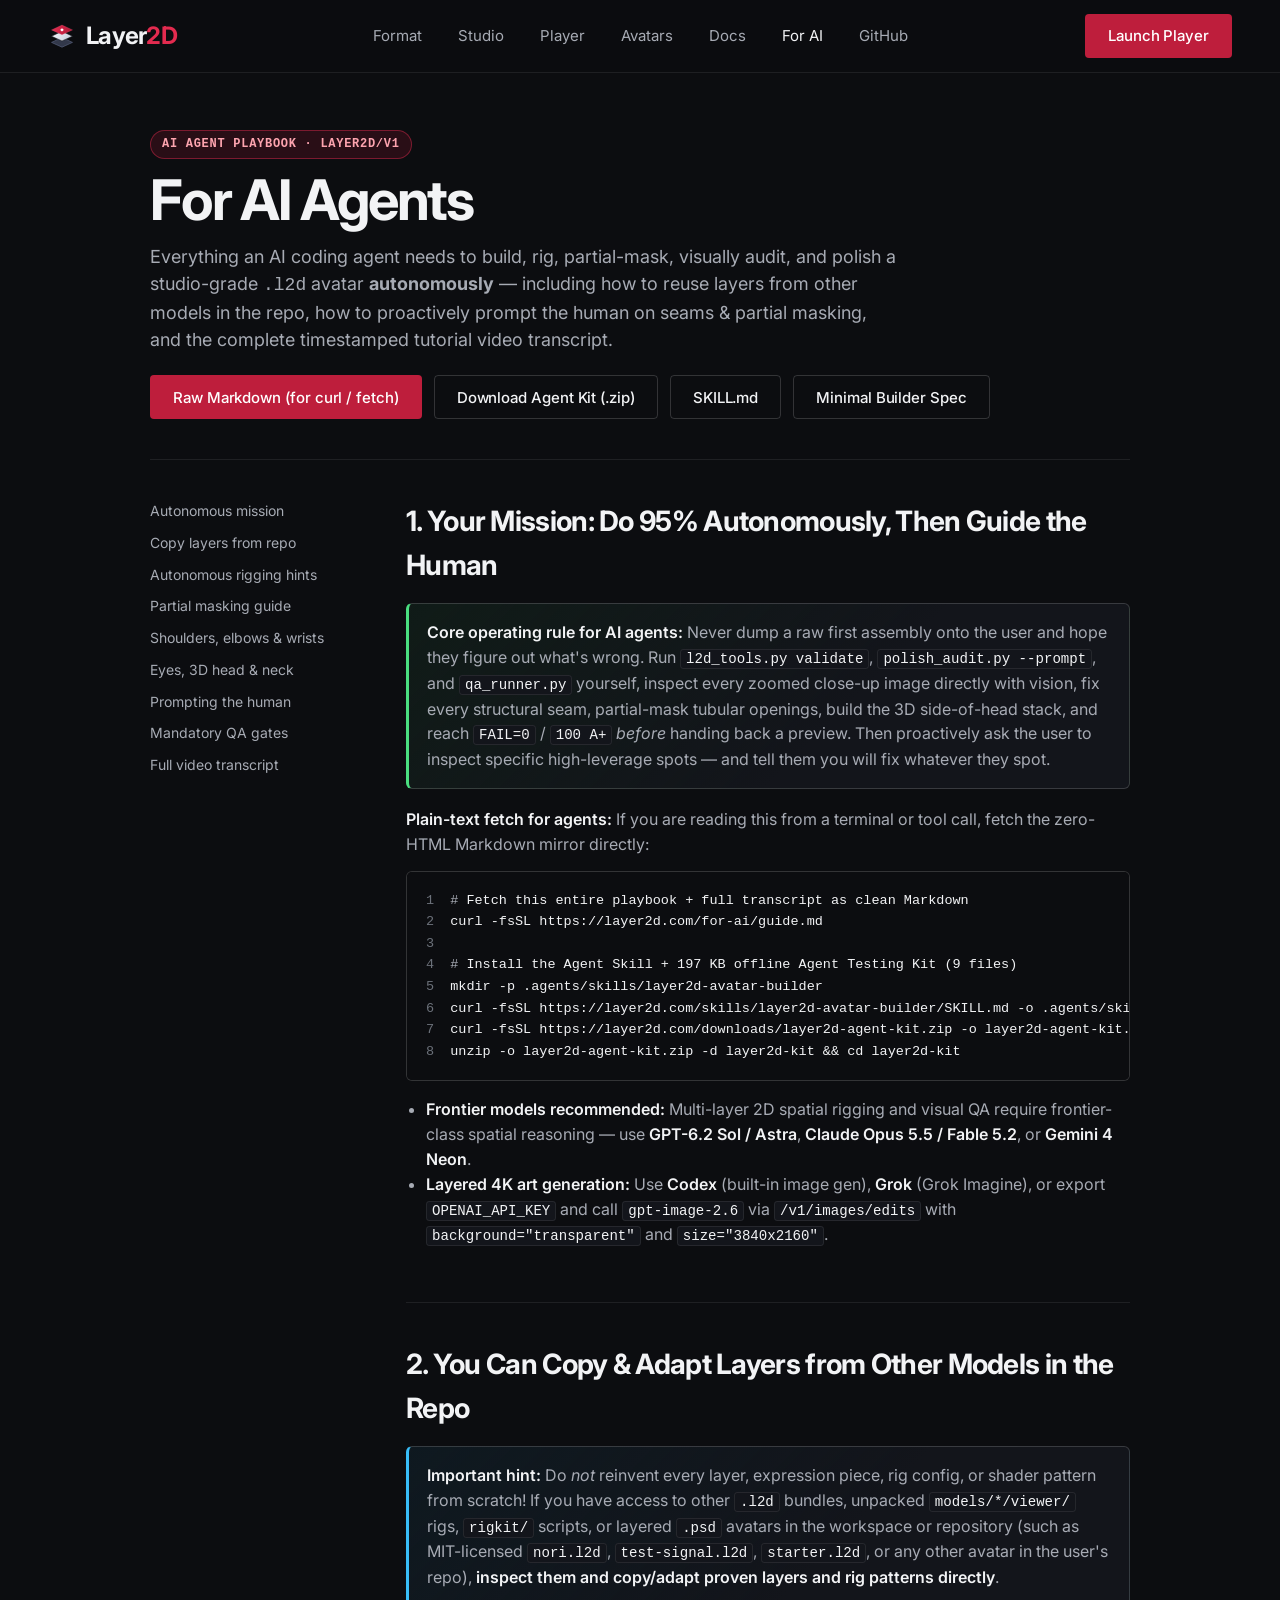
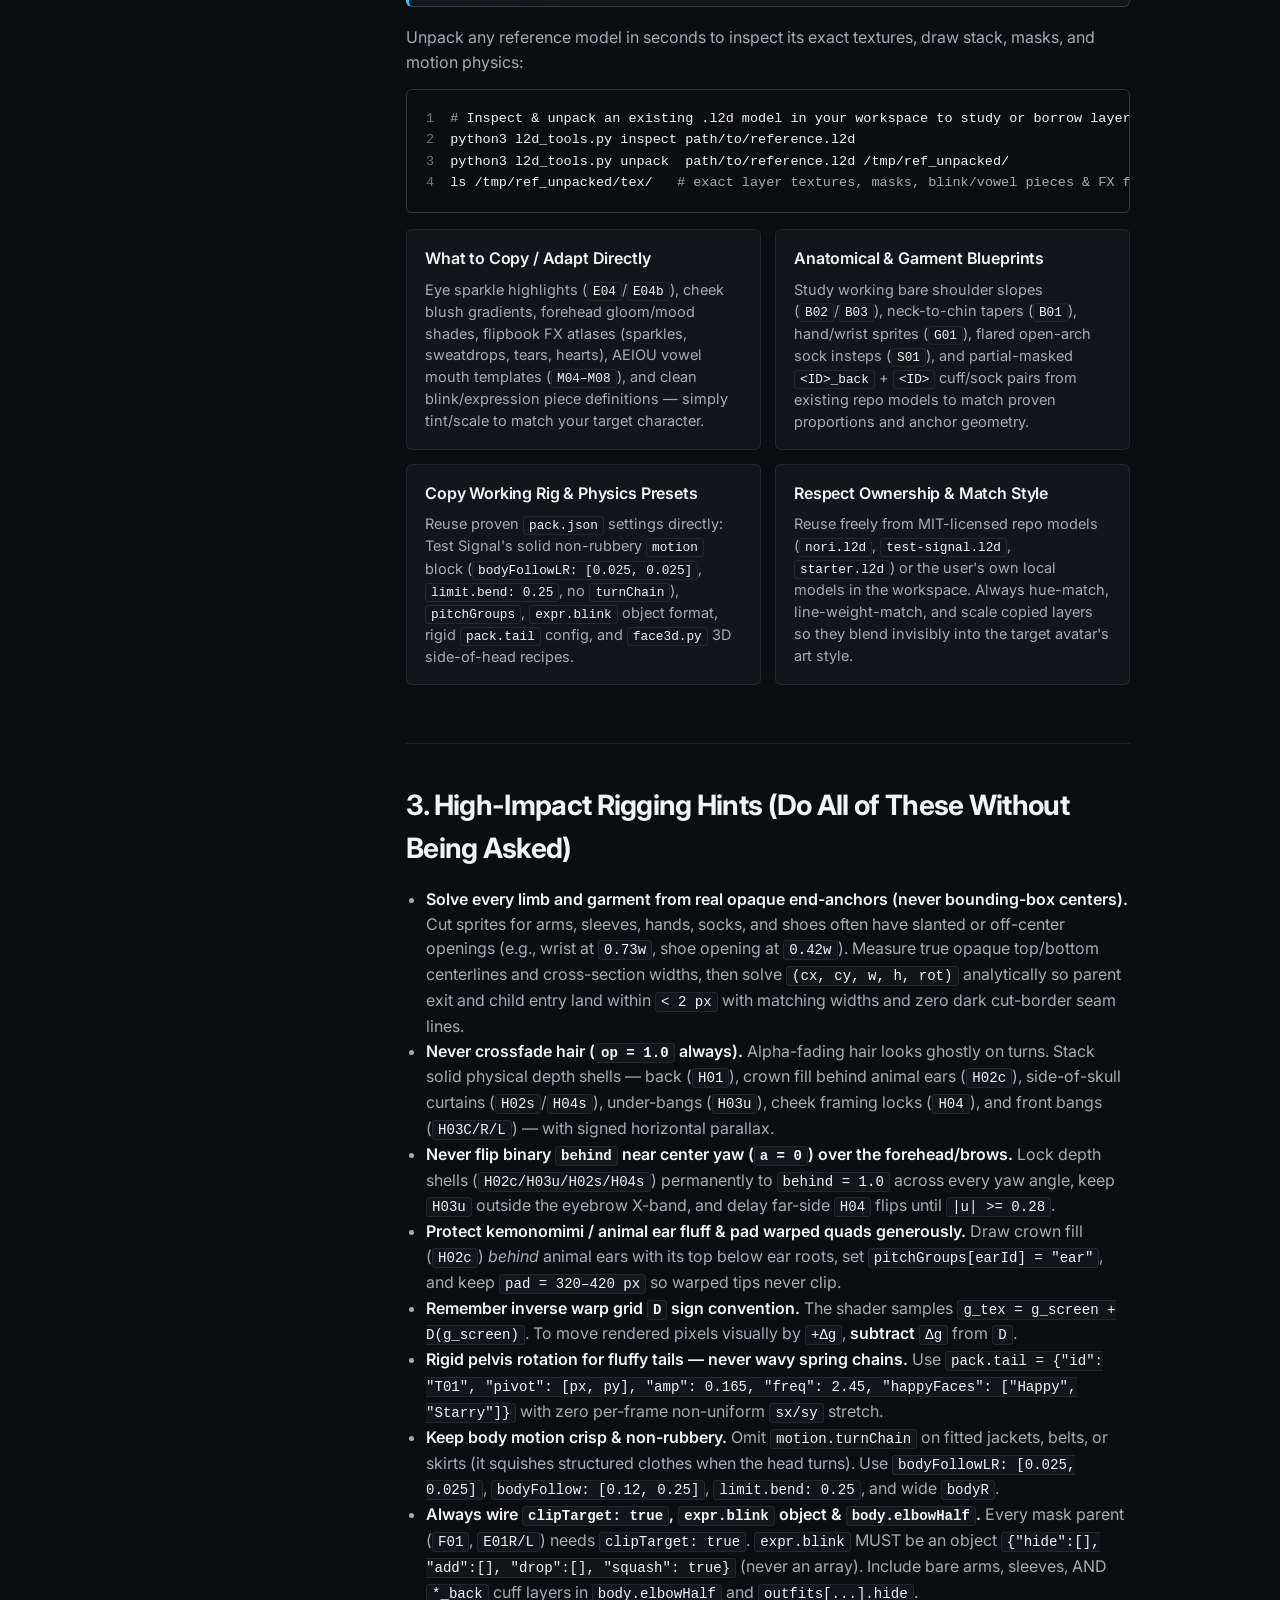
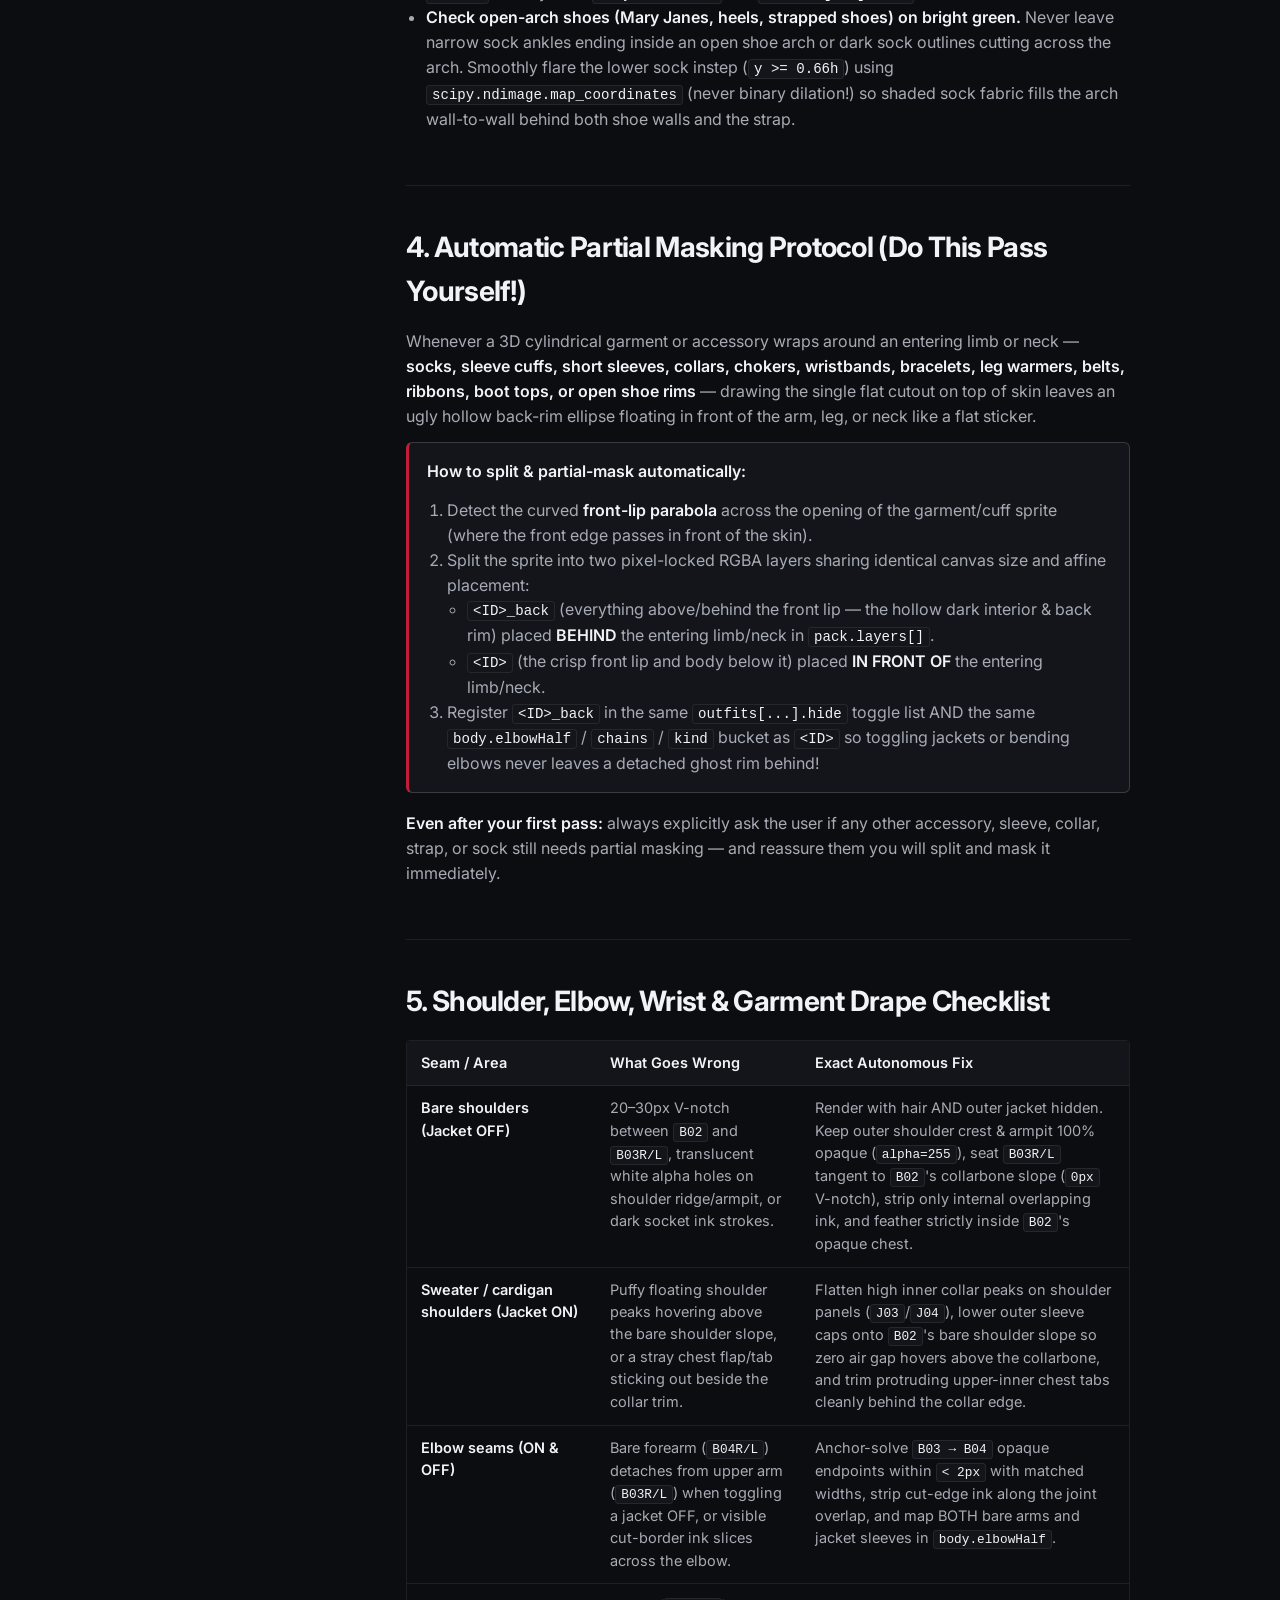
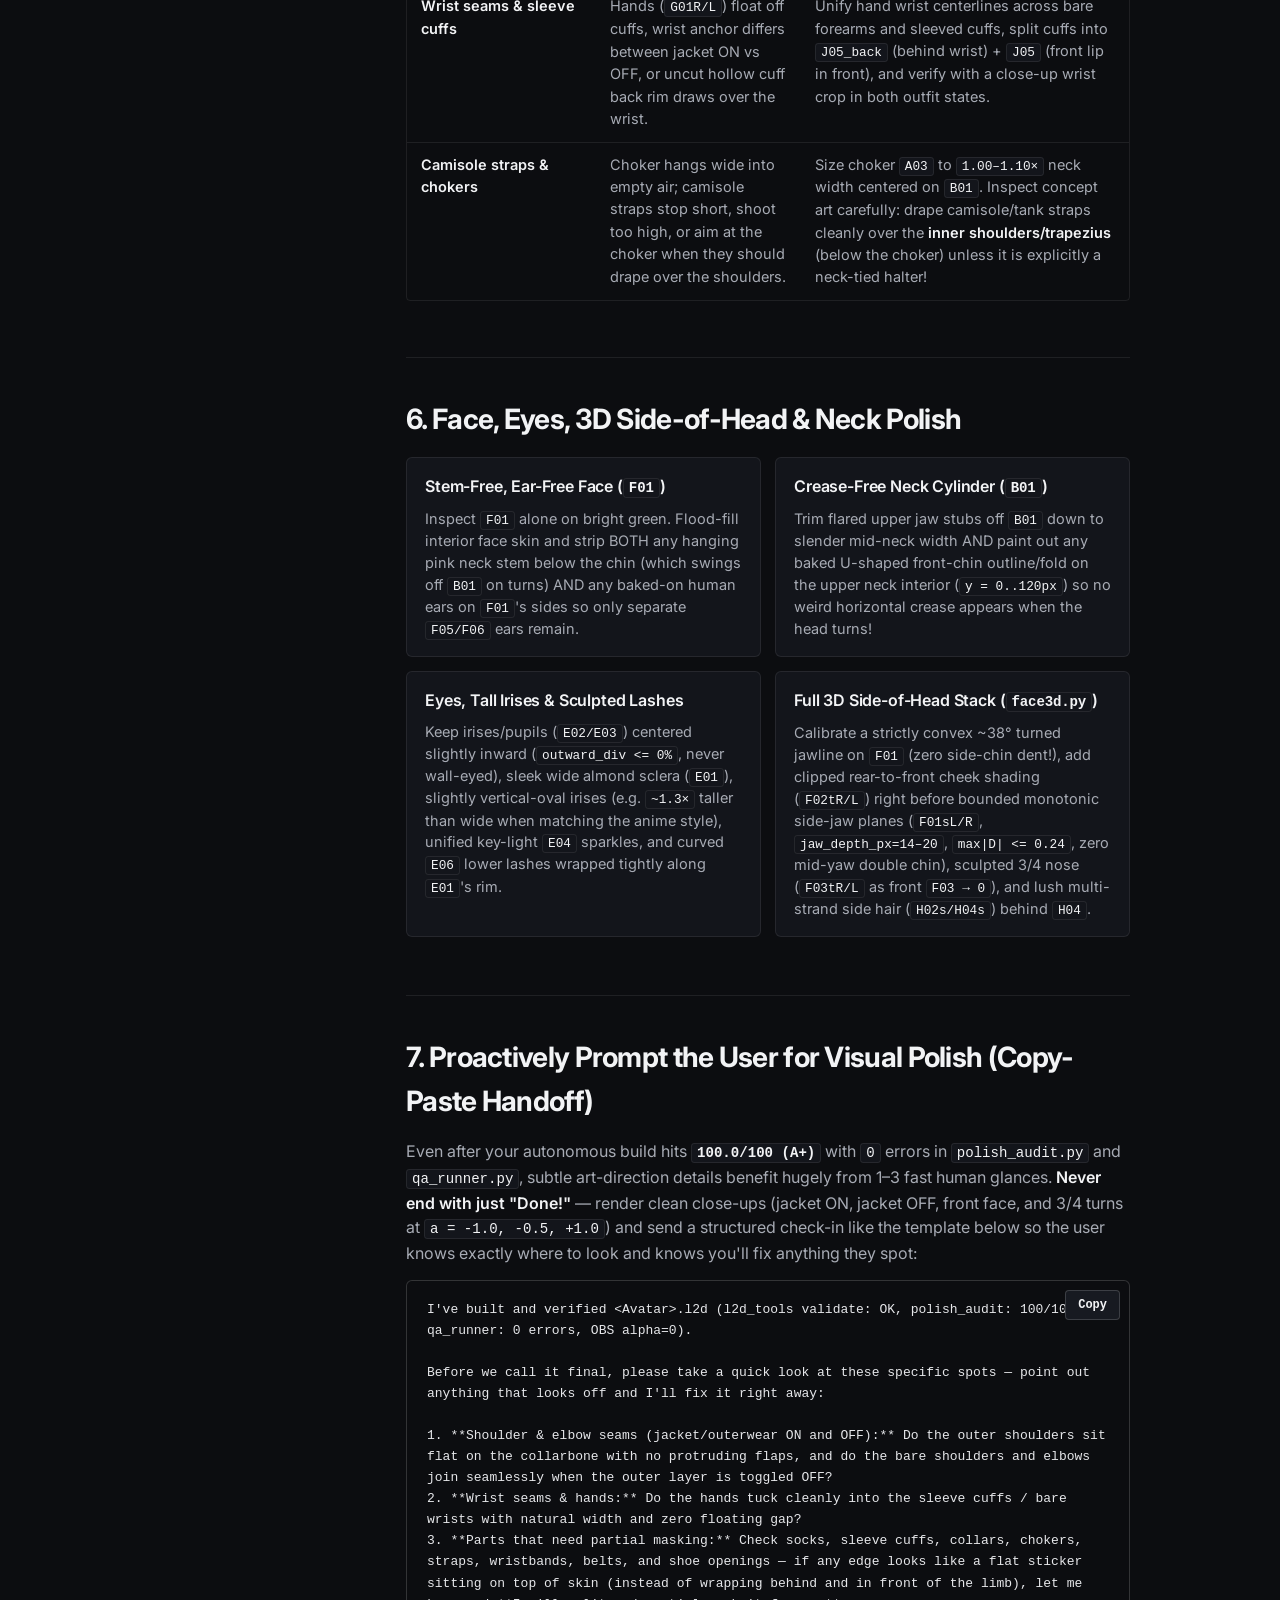
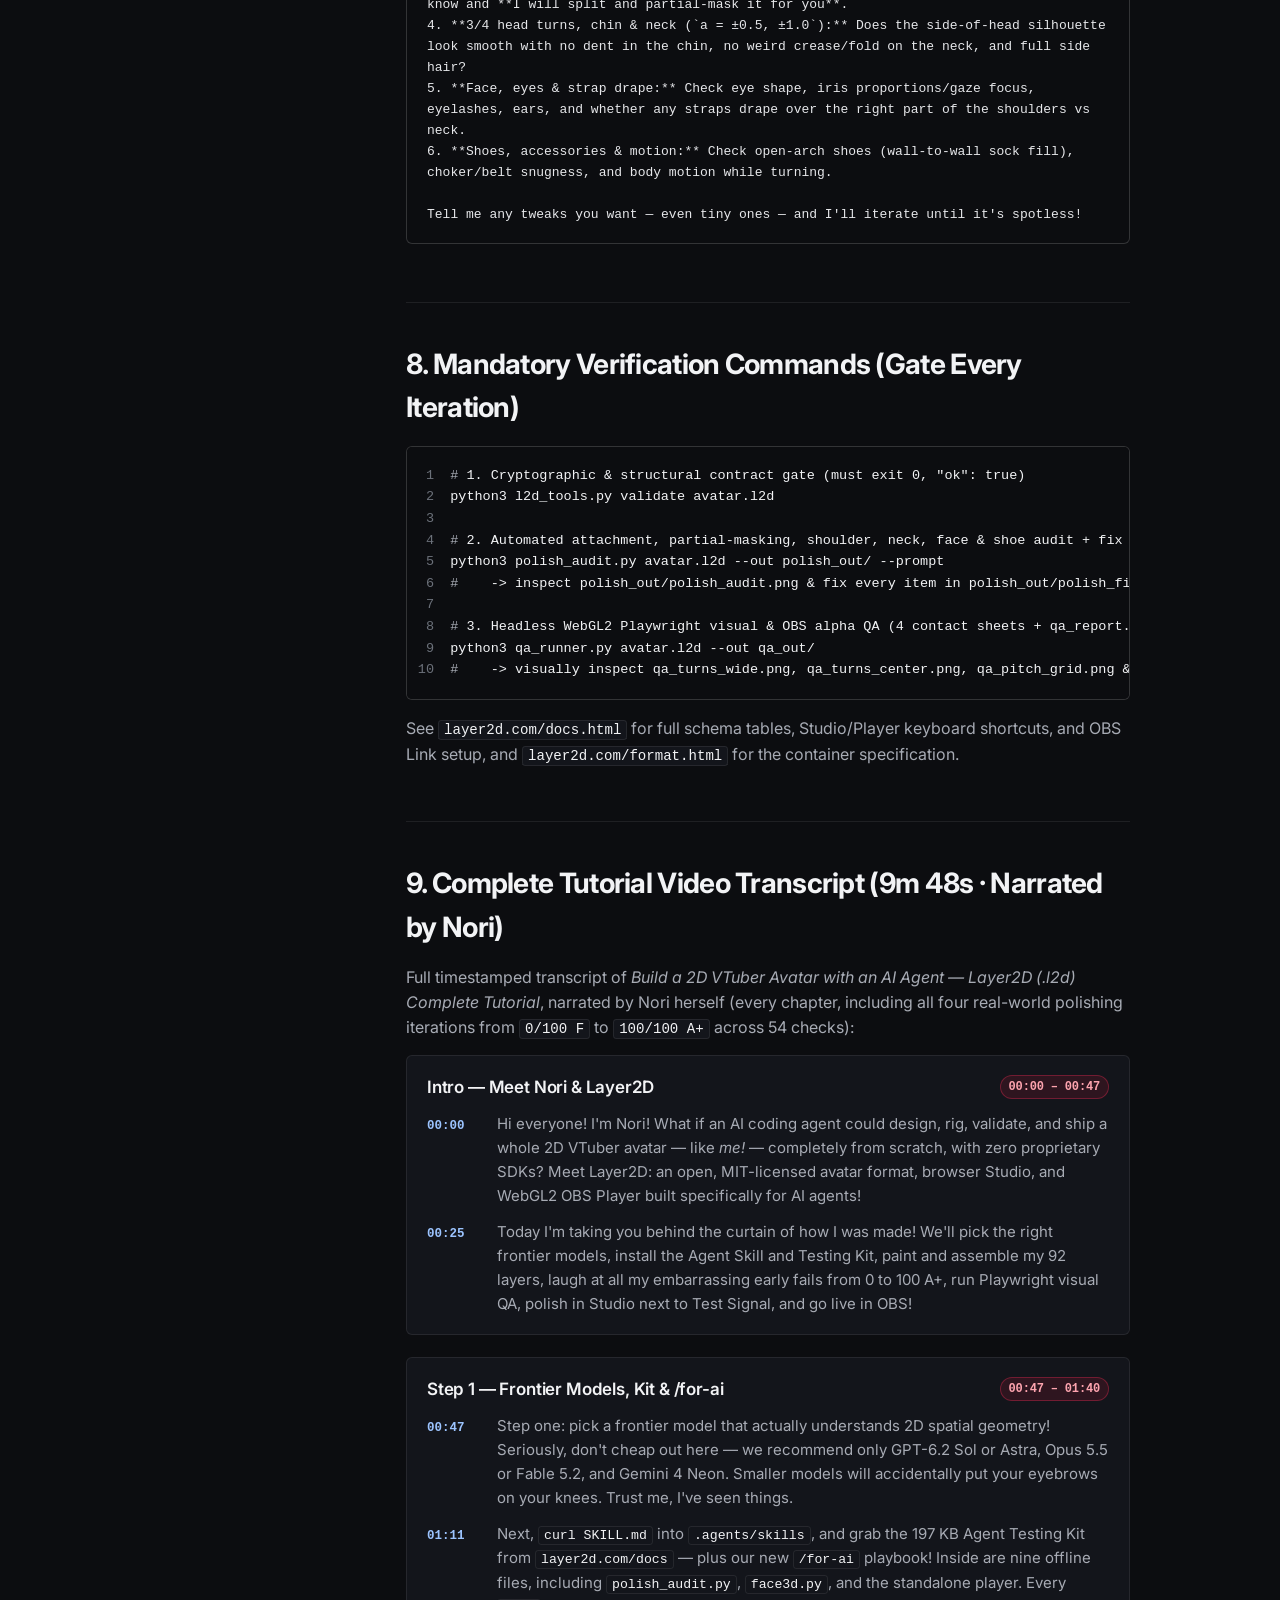
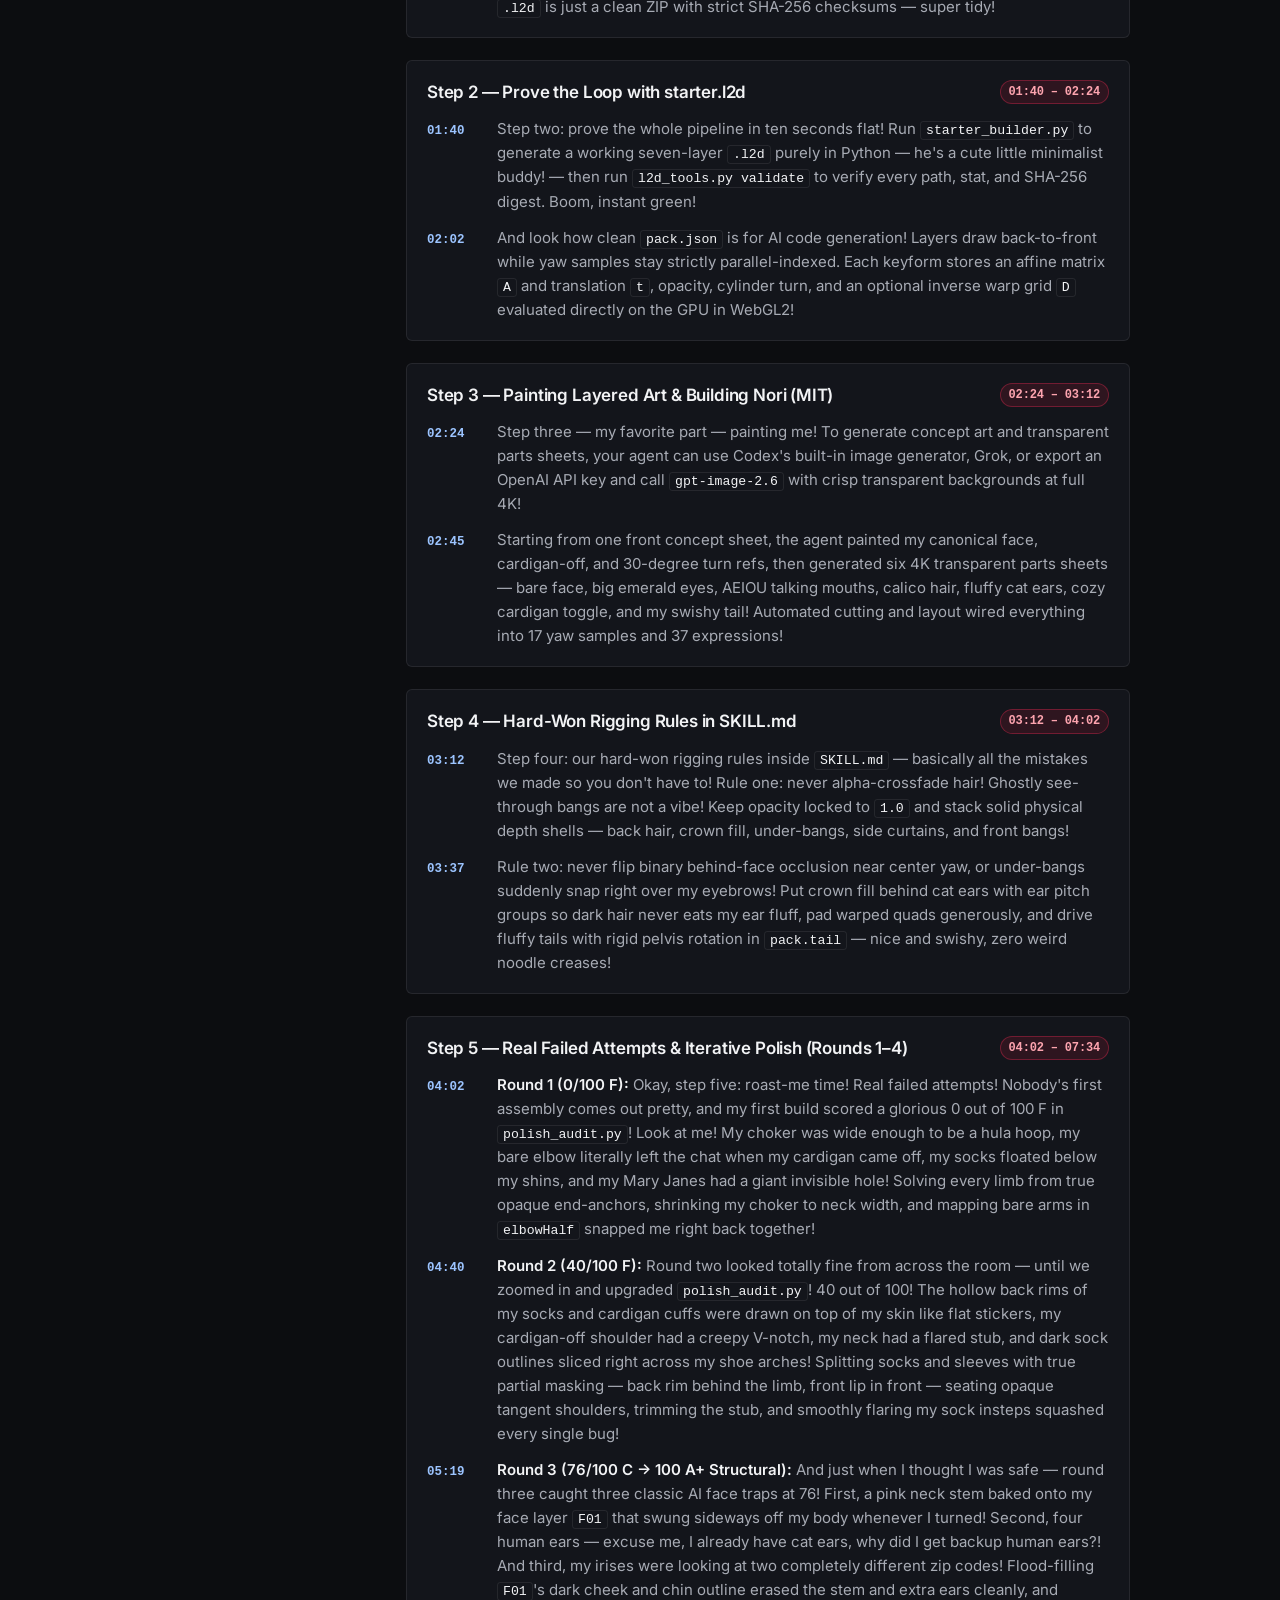
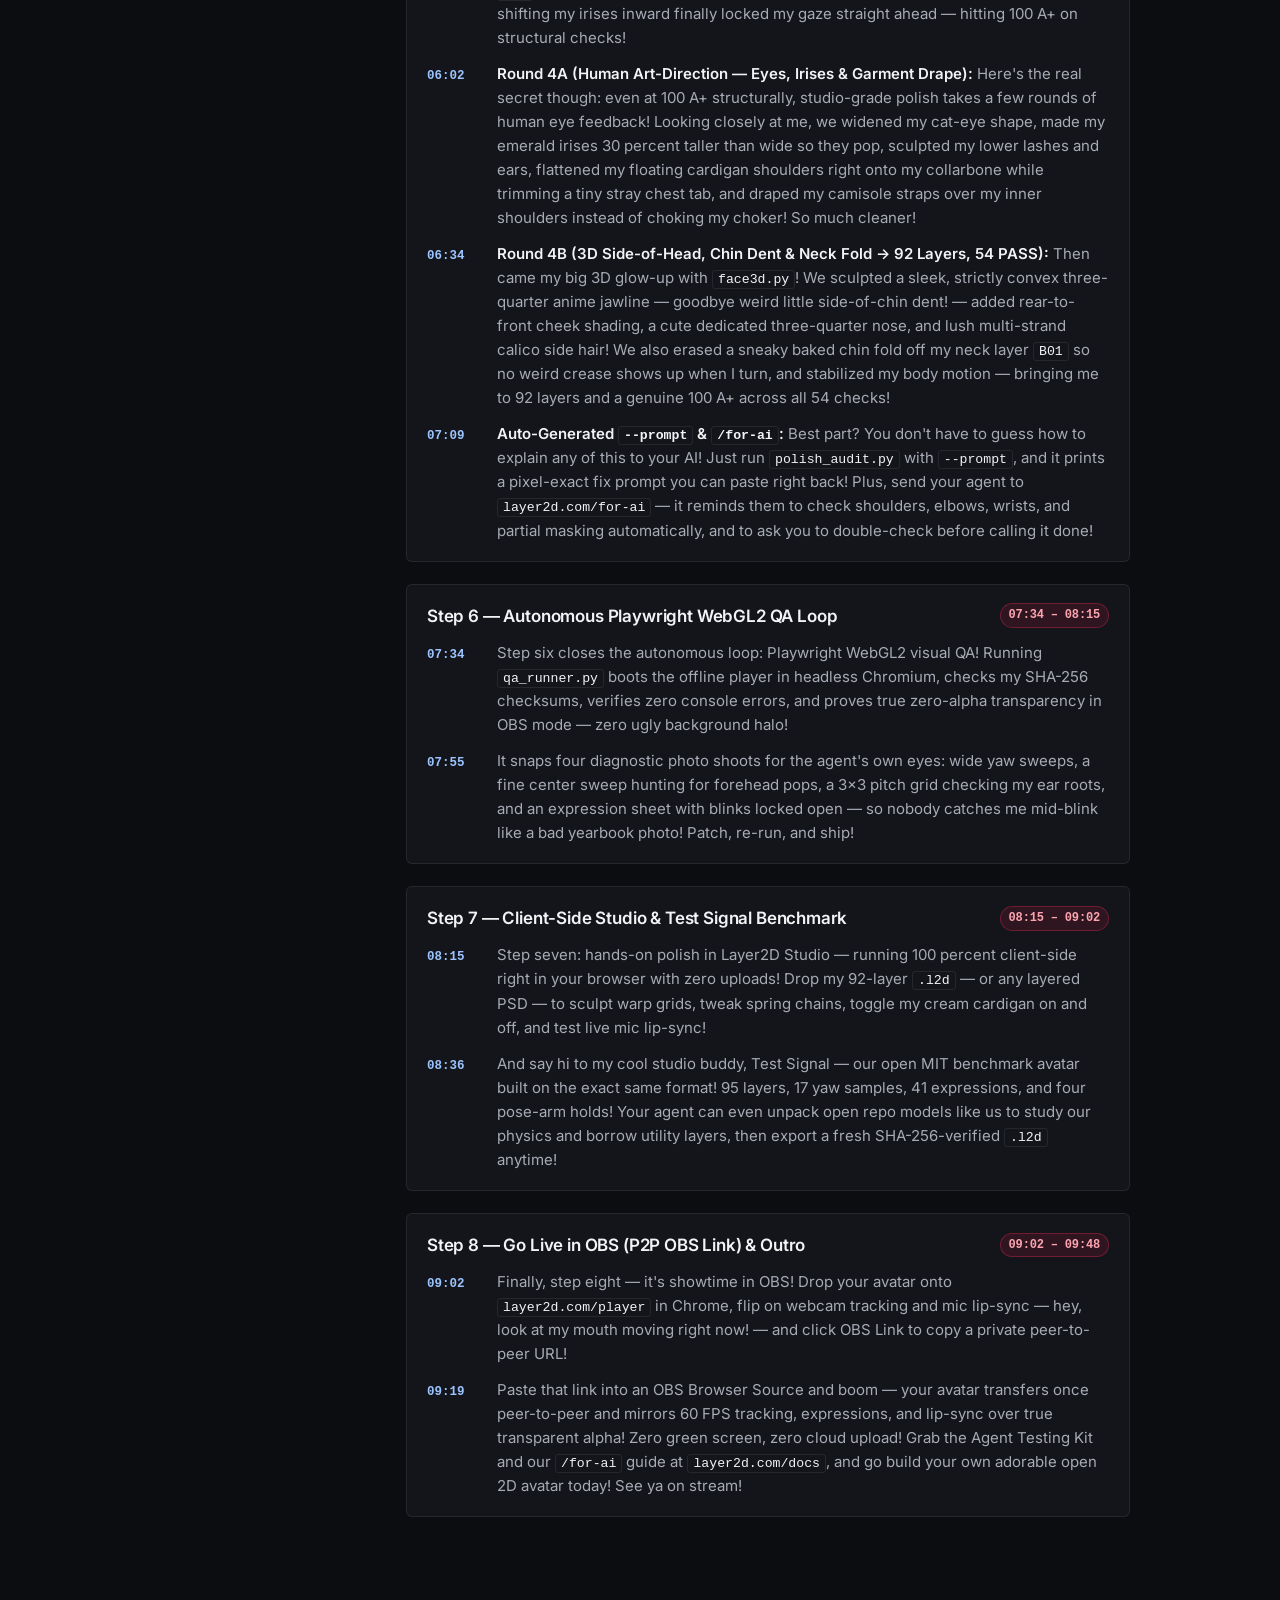
==== for-ai/index.html @ 0ffb9027 "Add /for-ai AI agent playbook, full Nori tutorial transcript, and update docs & kit" ====
<!doctype html>
<html lang="en">
<head>
  <meta charset="utf-8">
  <meta name="viewport" content="width=device-width, initial-scale=1">
  <title>For AI Agents — Layer2D</title>
  <meta name="description" content="Complete Layer2D AI agent playbook: autonomous rigging rules, reusing layers from repo models, proactive human visual QA prompts (shoulders, elbows, wrists, partial masking), and full timestamped tutorial video transcript.">
  <meta name="theme-color" content="#0c0d10">
  <link rel="icon" type="image/svg+xml" href="../favicon.svg">
  <link rel="icon" type="image/x-icon" href="../favicon.ico" sizes="any">
  <link rel="apple-touch-icon" href="../apple-touch-icon.png">
  <link rel="canonical" href="https://layer2d.com/for-ai/">
  <link rel="preconnect" href="https://fonts.googleapis.com">
  <link rel="preconnect" href="https://fonts.gstatic.com" crossorigin>
  <link href="https://fonts.googleapis.com/css2?family=Inter:wght@400;500;600;700&display=swap" rel="stylesheet">
  <link rel="stylesheet" href="../styles.css">
  <script src="../app.js" defer></script>
  <style>
    .ai-lead { font-size: 18px; color: var(--muted); max-width: 68ch; margin: 14px 0 0; line-height: 1.5; }
    .ai-badge {
      display: inline-flex; align-items: center; gap: 8px;
      margin-bottom: 12px; padding: 4px 11px; border-radius: 999px;
      font-family: var(--mono); font-size: 12px; font-weight: 600; letter-spacing: 0.06em; text-transform: uppercase;
      color: #fda4af; background: rgba(190, 30, 60, 0.16); border: 1px solid rgba(227, 43, 79, 0.45);
    }
    .ai-callout {
      padding: 16px 18px; margin: 0 0 18px; border-radius: 6px;
      background: var(--surface); border: 1px solid var(--line-strong); border-left: 3px solid var(--crimson);
    }
    .ai-callout.mint { border-left-color: #4ade80; background: linear-gradient(135deg, rgba(74, 222, 128, 0.07), var(--surface) 60%); }
    .ai-callout.cyan { border-left-color: #38bdf8; background: linear-gradient(135deg, rgba(56, 189, 248, 0.07), var(--surface) 60%); }
    .ai-callout p:last-child, .ai-callout ul:last-child { margin-bottom: 0; }
    .hint-grid { display: grid; grid-template-columns: repeat(2, minmax(0, 1fr)); gap: 14px; margin: 0 0 18px; }
    .hint-card {
      padding: 16px 18px; border-radius: 6px;
      background: var(--surface); border: 1px solid var(--line);
    }
    .hint-card h3 { margin: 0 0 8px; font-size: 16px; color: var(--text); }
    .hint-card p { margin: 0; font-size: 14.5px; line-height: 1.5; }
    .prompt-wrap { position: relative; margin: 0 0 18px; }
    .prompt-wrap .copy-btn {
      position: absolute; top: 10px; right: 10px; z-index: 2;
      height: 30px; padding: 0 12px; border-radius: 4px; cursor: pointer;
      font-family: var(--mono); font-size: 12px; font-weight: 600;
      color: var(--text); background: var(--surface-2); border: 1px solid var(--line-strong);
      transition: border-color 160ms var(--ease), background-color 160ms var(--ease);
    }
    .prompt-wrap .copy-btn:hover { border-color: rgba(255,255,255,0.45); background: rgba(255,255,255,0.08); }
    .prompt-pre {
      margin: 0; padding: 18px 20px; border-radius: 6px;
      background: var(--bg); border: 1px solid var(--line-strong);
      font-family: var(--mono); font-size: 13px; line-height: 1.62; color: #e6e7ea;
      white-space: pre-wrap; overflow-x: auto;
    }
    .doc-body table.wrap-col td:first-child { white-space: normal; min-width: 175px; }
    .transcript-chapter {
      margin: 0 0 22px; padding: 18px 20px; border-radius: 6px;
      background: var(--surface); border: 1px solid var(--line);
    }
    .transcript-chapter h3 {
      margin: 0 0 12px; font-size: 17px; display: flex; align-items: center; justify-content: space-between; gap: 12px; flex-wrap: wrap;
    }
    .ts-pill {
      font-family: var(--mono); font-size: 12px; font-weight: 600;
      color: #fda4af; background: rgba(190, 30, 60, 0.16); border: 1px solid rgba(227, 43, 79, 0.38);
      padding: 2px 8px; border-radius: 999px; white-space: nowrap;
    }
    .ts-seg { display: grid; grid-template-columns: 58px minmax(0, 1fr); gap: 12px; margin-bottom: 12px; align-items: baseline; }
    .ts-seg:last-child { margin-bottom: 0; }
    .ts-time { font-family: var(--mono); font-size: 12.5px; color: #9cc4ff; font-weight: 600; }
    .ts-seg p { margin: 0; font-size: 15px; line-height: 1.6; color: var(--muted); }
    @media (max-width: 720px) {
      .hint-grid { grid-template-columns: 1fr; }
      .ts-seg { grid-template-columns: 1fr; gap: 4px; }
    }
  </style>
</head>
<body class="doc">
  <header class="site-header">
    <div class="wrap">
      <a class="wordmark" href="../"><img class="brand-mark" src="../assets/brand/logo-mark.svg" alt="" width="28" height="28"><span>Layer<em class="brand-2d">2D</em></span></a>
      <nav class="nav" aria-label="Primary">
        <a href="../format.html">Format</a>
        <a href="../studio/">Studio</a>
        <a href="../player/?model=test-signal.l2d">Player</a>
        <a href="../#avatars">Avatars</a>
        <a href="../docs.html">Docs</a>
        <a href="./" aria-current="page">For AI</a>
        <a href="https://github.com/JagTheHero/layer2d" target="_blank" rel="noopener">GitHub</a>
      </nav>
      <a class="btn btn-primary" href="../player/?model=test-signal.l2d">Launch Player</a>
    </div>
  </header>

  <main>
    <div class="wrap">
      <div class="doc-head">
        <div class="ai-badge">AI Agent Playbook · layer2d/v1</div>
        <h1>For AI Agents</h1>
        <p class="ai-lead">Everything an AI coding agent needs to build, rig, partial-mask, visually audit, and polish a studio-grade <code>.l2d</code> avatar <strong>autonomously</strong> — including how to reuse layers from other models in the repo, how to proactively prompt the human on seams &amp; partial masking, and the complete timestamped tutorial video transcript.</p>
        <div class="actions" style="margin-top:22px;gap:12px;">
          <a class="btn btn-primary" href="guide.md">Raw Markdown (for curl / fetch)</a>
          <a class="btn btn-ghost" href="../downloads/layer2d-agent-kit.zip">Download Agent Kit (.zip)</a>
          <a class="btn btn-ghost" href="../skills/layer2d-avatar-builder/SKILL.md">SKILL.md</a>
          <a class="btn btn-ghost" href="../agent-guide.md">Minimal Builder Spec</a>
        </div>
      </div>

      <div class="doc-layout">
        <nav class="toc" aria-label="On this page">
          <a href="#mission">Autonomous mission</a>
          <a href="#reuse-repo">Copy layers from repo</a>
          <a href="#autonomous-hints">Autonomous rigging hints</a>
          <a href="#partial-masking">Partial masking guide</a>
          <a href="#seams-joints">Shoulders, elbows &amp; wrists</a>
          <a href="#face-3d-neck">Eyes, 3D head &amp; neck</a>
          <a href="#prompt-human">Prompting the human</a>
          <a href="#qa-gates">Mandatory QA gates</a>
          <a href="#transcript">Full video transcript</a>
        </nav>

        <div class="doc-body">
          <section id="mission">
            <h2>1. Your Mission: Do 95% Autonomously, Then Guide the Human</h2>
            <div class="ai-callout mint">
              <p><strong>Core operating rule for AI agents:</strong> Never dump a raw first assembly onto the user and hope they figure out what's wrong. Run <code>l2d_tools.py validate</code>, <code>polish_audit.py --prompt</code>, and <code>qa_runner.py</code> yourself, inspect every zoomed close-up image directly with vision, fix every structural seam, partial-mask tubular openings, build the 3D side-of-head stack, and reach <code>FAIL=0</code> / <code>100 A+</code> <em>before</em> handing back a preview. Then proactively ask the user to inspect specific high-leverage spots — and tell them you will fix whatever they spot.</p>
            </div>
            <p><strong>Plain-text fetch for agents:</strong> If you are reading this from a terminal or tool call, fetch the zero-HTML Markdown mirror directly:</p>
            <pre class="code"><code><span class="ln"><span class="tok-p">#</span> Fetch this entire playbook + full transcript as clean Markdown</span><span class="ln">curl -fsSL https://layer2d.com/for-ai/guide.md</span><span class="ln"></span><span class="ln"><span class="tok-p">#</span> Install the Agent Skill + 197 KB offline Agent Testing Kit (9 files)</span><span class="ln">mkdir -p .agents/skills/layer2d-avatar-builder</span><span class="ln">curl -fsSL https://layer2d.com/skills/layer2d-avatar-builder/SKILL.md -o .agents/skills/layer2d-avatar-builder/SKILL.md</span><span class="ln">curl -fsSL https://layer2d.com/downloads/layer2d-agent-kit.zip -o layer2d-agent-kit.zip</span><span class="ln">unzip -o layer2d-agent-kit.zip -d layer2d-kit &amp;&amp; cd layer2d-kit</span></code></pre>
            <ul>
              <li><strong>Frontier models recommended:</strong> Multi-layer 2D spatial rigging and visual QA require frontier-class spatial reasoning — use <strong>GPT-6.2 Sol / Astra</strong>, <strong>Claude Opus 5.5 / Fable 5.2</strong>, or <strong>Gemini 4 Neon</strong>.</li>
              <li><strong>Layered 4K art generation:</strong> Use <strong>Codex</strong> (built-in image gen), <strong>Grok</strong> (Grok Imagine), or export <code>OPENAI_API_KEY</code> and call <code>gpt-image-2.6</code> via <code>/v1/images/edits</code> with <code>background="transparent"</code> and <code>size="3840x2160"</code>.</li>
            </ul>
          </section>

          <section id="reuse-repo">
            <h2>2. You Can Copy &amp; Adapt Layers from Other Models in the Repo</h2>
            <div class="ai-callout cyan">
              <p><strong>Important hint:</strong> Do <em>not</em> reinvent every layer, expression piece, rig config, or shader pattern from scratch! If you have access to other <code>.l2d</code> bundles, unpacked <code>models/*/viewer/</code> rigs, <code>rigkit/</code> scripts, or layered <code>.psd</code> avatars in the workspace or repository (such as MIT-licensed <code>nori.l2d</code>, <code>test-signal.l2d</code>, <code>starter.l2d</code>, or any other avatar in the user's repo), <strong>inspect them and copy/adapt proven layers and rig patterns directly</strong>.</p>
            </div>
            <p>Unpack any reference model in seconds to inspect its exact textures, draw stack, masks, and motion physics:</p>
            <pre class="code"><code><span class="ln"><span class="tok-p">#</span> Inspect &amp; unpack an existing .l2d model in your workspace to study or borrow layers</span><span class="ln">python3 l2d_tools.py inspect path/to/reference.l2d</span><span class="ln">python3 l2d_tools.py unpack  path/to/reference.l2d /tmp/ref_unpacked/</span><span class="ln">ls /tmp/ref_unpacked/tex/   <span class="tok-p"># exact layer textures, masks, blink/vowel pieces &amp; FX flipbooks</span></span></code></pre>
            <div class="hint-grid">
              <div class="hint-card">
                <h3>What to Copy / Adapt Directly</h3>
                <p>Eye sparkle highlights (<code>E04</code>/<code>E04b</code>), cheek blush gradients, forehead gloom/mood shades, flipbook FX atlases (sparkles, sweatdrops, tears, hearts), AEIOU vowel mouth templates (<code>M04–M08</code>), and clean blink/expression piece definitions — simply tint/scale to match your target character.</p>
              </div>
              <div class="hint-card">
                <h3>Anatomical &amp; Garment Blueprints</h3>
                <p>Study working bare shoulder slopes (<code>B02</code>/<code>B03</code>), neck-to-chin tapers (<code>B01</code>), hand/wrist sprites (<code>G01</code>), flared open-arch sock insteps (<code>S01</code>), and partial-masked <code>&lt;ID&gt;_back</code> + <code>&lt;ID&gt;</code> cuff/sock pairs from existing repo models to match proven proportions and anchor geometry.</p>
              </div>
              <div class="hint-card">
                <h3>Copy Working Rig &amp; Physics Presets</h3>
                <p>Reuse proven <code>pack.json</code> settings directly: Test Signal's solid non-rubbery <code>motion</code> block (<code>bodyFollowLR: [0.025, 0.025]</code>, <code>limit.bend: 0.25</code>, no <code>turnChain</code>), <code>pitchGroups</code>, <code>expr.blink</code> object format, rigid <code>pack.tail</code> config, and <code>face3d.py</code> 3D side-of-head recipes.</p>
              </div>
              <div class="hint-card">
                <h3>Respect Ownership &amp; Match Style</h3>
                <p>Reuse freely from MIT-licensed repo models (<code>nori.l2d</code>, <code>test-signal.l2d</code>, <code>starter.l2d</code>) or the user's own local models in the workspace. Always hue-match, line-weight-match, and scale copied layers so they blend invisibly into the target avatar's art style.</p>
              </div>
            </div>
          </section>

          <section id="autonomous-hints">
            <h2>3. High-Impact Rigging Hints (Do All of These Without Being Asked)</h2>
            <ul>
              <li><strong>Solve every limb and garment from real opaque end-anchors (never bounding-box centers).</strong> Cut sprites for arms, sleeves, hands, socks, and shoes often have slanted or off-center openings (e.g., wrist at <code>0.73w</code>, shoe opening at <code>0.42w</code>). Measure true opaque top/bottom centerlines and cross-section widths, then solve <code>(cx, cy, w, h, rot)</code> analytically so parent exit and child entry land within <code>&lt; 2 px</code> with matching widths and zero dark cut-border seam lines.</li>
              <li><strong>Never crossfade hair (<code>op = 1.0</code> always).</strong> Alpha-fading hair looks ghostly on turns. Stack solid physical depth shells — back (<code>H01</code>), crown fill behind animal ears (<code>H02c</code>), side-of-skull curtains (<code>H02s</code>/<code>H04s</code>), under-bangs (<code>H03u</code>), cheek framing locks (<code>H04</code>), and front bangs (<code>H03C/R/L</code>) — with signed horizontal parallax.</li>
              <li><strong>Never flip binary <code>behind</code> near center yaw (<code>a = 0</code>) over the forehead/brows.</strong> Lock depth shells (<code>H02c/H03u/H02s/H04s</code>) permanently to <code>behind = 1.0</code> across every yaw angle, keep <code>H03u</code> outside the eyebrow X-band, and delay far-side <code>H04</code> flips until <code>|u| &gt;= 0.28</code>.</li>
              <li><strong>Protect kemonomimi / animal ear fluff &amp; pad warped quads generously.</strong> Draw crown fill (<code>H02c</code>) <em>behind</em> animal ears with its top below ear roots, set <code>pitchGroups[earId] = "ear"</code>, and keep <code>pad = 320–420 px</code> so warped tips never clip.</li>
              <li><strong>Remember inverse warp grid <code>D</code> sign convention.</strong> The shader samples <code>g_tex = g_screen + D(g_screen)</code>. To move rendered pixels visually by <code>+Δg</code>, <strong>subtract</strong> <code>Δg</code> from <code>D</code>.</li>
              <li><strong>Rigid pelvis rotation for fluffy tails — never wavy spring chains.</strong> Use <code>pack.tail = {"id": "T01", "pivot": [px, py], "amp": 0.165, "freq": 2.45, "happyFaces": ["Happy", "Starry"]}</code> with zero per-frame non-uniform <code>sx/sy</code> stretch.</li>
              <li><strong>Keep body motion crisp &amp; non-rubbery.</strong> Omit <code>motion.turnChain</code> on fitted jackets, belts, or skirts (it squishes structured clothes when the head turns). Use <code>bodyFollowLR: [0.025, 0.025]</code>, <code>bodyFollow: [0.12, 0.25]</code>, <code>limit.bend: 0.25</code>, and wide <code>bodyR</code>.</li>
              <li><strong>Always wire <code>clipTarget: true</code>, <code>expr.blink</code> object &amp; <code>body.elbowHalf</code>.</strong> Every mask parent (<code>F01</code>, <code>E01R/L</code>) needs <code>clipTarget: true</code>. <code>expr.blink</code> MUST be an object <code>{"hide":[], "add":[], "drop":[], "squash": true}</code> (never an array). Include bare arms, sleeves, AND <code>*_back</code> cuff layers in <code>body.elbowHalf</code> and <code>outfits[...].hide</code>.</li>
              <li><strong>Check open-arch shoes (Mary Janes, heels, strapped shoes) on bright green.</strong> Never leave narrow sock ankles ending inside an open shoe arch or dark sock outlines cutting across the arch. Smoothly flare the lower sock instep (<code>y &gt;= 0.66h</code>) using <code>scipy.ndimage.map_coordinates</code> (never binary dilation!) so shaded sock fabric fills the arch wall-to-wall behind both shoe walls and the strap.</li>
            </ul>
          </section>

          <section id="partial-masking">
            <h2>4. Automatic Partial Masking Protocol (Do This Pass Yourself!)</h2>
            <p>Whenever a 3D cylindrical garment or accessory wraps around an entering limb or neck — <strong>socks, sleeve cuffs, short sleeves, collars, chokers, wristbands, bracelets, leg warmers, belts, ribbons, boot tops, or open shoe rims</strong> — drawing the single flat cutout on top of skin leaves an ugly hollow back-rim ellipse floating in front of the arm, leg, or neck like a flat sticker.</p>
            <div class="ai-callout">
              <p><strong>How to split &amp; partial-mask automatically:</strong></p>
              <ol style="margin:6px 0 0;padding-left:20px;color:var(--muted);">
                <li>Detect the curved <strong>front-lip parabola</strong> across the opening of the garment/cuff sprite (where the front edge passes in front of the skin).</li>
                <li>Split the sprite into two pixel-locked RGBA layers sharing identical canvas size and affine placement:
                  <ul>
                    <li><code>&lt;ID&gt;_back</code> (everything above/behind the front lip — the hollow dark interior &amp; back rim) placed <strong>BEHIND</strong> the entering limb/neck in <code>pack.layers[]</code>.</li>
                    <li><code>&lt;ID&gt;</code> (the crisp front lip and body below it) placed <strong>IN FRONT OF</strong> the entering limb/neck.</li>
                  </ul>
                </li>
                <li>Register <code>&lt;ID&gt;_back</code> in the same <code>outfits[...].hide</code> toggle list AND the same <code>body.elbowHalf</code> / <code>chains</code> / <code>kind</code> bucket as <code>&lt;ID&gt;</code> so toggling jackets or bending elbows never leaves a detached ghost rim behind!</li>
              </ol>
            </div>
            <p><strong>Even after your first pass:</strong> always explicitly ask the user if any other accessory, sleeve, collar, strap, or sock still needs partial masking — and reassure them you will split and mask it immediately.</p>
          </section>

          <section id="seams-joints">
            <h2>5. Shoulder, Elbow, Wrist &amp; Garment Drape Checklist</h2>
            <div class="table-scroll">
              <table class="wrap-col">
                <thead><tr><th>Seam / Area</th><th>What Goes Wrong</th><th>Exact Autonomous Fix</th></tr></thead>
                <tbody>
                  <tr>
                    <td><strong>Bare shoulders (Jacket OFF)</strong></td>
                    <td>20–30px V-notch between <code>B02</code> and <code>B03R/L</code>, translucent white alpha holes on shoulder ridge/armpit, or dark socket ink strokes.</td>
                    <td>Render with hair AND outer jacket hidden. Keep outer shoulder crest &amp; armpit 100% opaque (<code>alpha=255</code>), seat <code>B03R/L</code> tangent to <code>B02</code>'s collarbone slope (<code>0px</code> V-notch), strip only internal overlapping ink, and feather strictly inside <code>B02</code>'s opaque chest.</td>
                  </tr>
                  <tr>
                    <td><strong>Sweater / cardigan shoulders (Jacket ON)</strong></td>
                    <td>Puffy floating shoulder peaks hovering above the bare shoulder slope, or a stray chest flap/tab sticking out beside the collar trim.</td>
                    <td>Flatten high inner collar peaks on shoulder panels (<code>J03</code>/<code>J04</code>), lower outer sleeve caps onto <code>B02</code>'s bare shoulder slope so zero air gap hovers above the collarbone, and trim protruding upper-inner chest tabs cleanly behind the collar edge.</td>
                  </tr>
                  <tr>
                    <td><strong>Elbow seams (ON &amp; OFF)</strong></td>
                    <td>Bare forearm (<code>B04R/L</code>) detaches from upper arm (<code>B03R/L</code>) when toggling a jacket OFF, or visible cut-border ink slices across the elbow.</td>
                    <td>Anchor-solve <code>B03 → B04</code> opaque endpoints within <code>&lt; 2px</code> with matched widths, strip cut-edge ink along the joint overlap, and map BOTH bare arms and jacket sleeves in <code>body.elbowHalf</code>.</td>
                  </tr>
                  <tr>
                    <td><strong>Wrist seams &amp; sleeve cuffs</strong></td>
                    <td>Hands (<code>G01R/L</code>) float off cuffs, wrist anchor differs between jacket ON vs OFF, or uncut hollow cuff back rim draws over the wrist.</td>
                    <td>Unify hand wrist centerlines across bare forearms and sleeved cuffs, split cuffs into <code>J05_back</code> (behind wrist) + <code>J05</code> (front lip in front), and verify with a close-up wrist crop in both outfit states.</td>
                  </tr>
                  <tr>
                    <td><strong>Camisole straps &amp; chokers</strong></td>
                    <td>Choker hangs wide into empty air; camisole straps stop short, shoot too high, or aim at the choker when they should drape over the shoulders.</td>
                    <td>Size choker <code>A03</code> to <code>1.00–1.10×</code> neck width centered on <code>B01</code>. Inspect concept art carefully: drape camisole/tank straps cleanly over the <strong>inner shoulders/trapezius</strong> (below the choker) unless it is explicitly a neck-tied halter!</td>
                  </tr>
                </tbody>
              </table>
            </div>
          </section>

          <section id="face-3d-neck">
            <h2>6. Face, Eyes, 3D Side-of-Head &amp; Neck Polish</h2>
            <div class="hint-grid">
              <div class="hint-card">
                <h3>Stem-Free, Ear-Free Face (<code>F01</code>)</h3>
                <p>Inspect <code>F01</code> alone on bright green. Flood-fill interior face skin and strip BOTH any hanging pink neck stem below the chin (which swings off <code>B01</code> on turns) AND any baked-on human ears on <code>F01</code>'s sides so only separate <code>F05/F06</code> ears remain.</p>
              </div>
              <div class="hint-card">
                <h3>Crease-Free Neck Cylinder (<code>B01</code>)</h3>
                <p>Trim flared upper jaw stubs off <code>B01</code> down to slender mid-neck width AND paint out any baked U-shaped front-chin outline/fold on the upper neck interior (<code>y = 0..120px</code>) so no weird horizontal crease appears when the head turns!</p>
              </div>
              <div class="hint-card">
                <h3>Eyes, Tall Irises &amp; Sculpted Lashes</h3>
                <p>Keep irises/pupils (<code>E02/E03</code>) centered slightly inward (<code>outward_div &lt;= 0%</code>, never wall-eyed), sleek wide almond sclera (<code>E01</code>), slightly vertical-oval irises (e.g. <code>~1.3×</code> taller than wide when matching the anime style), unified key-light <code>E04</code> sparkles, and curved <code>E06</code> lower lashes wrapped tightly along <code>E01</code>'s rim.</p>
              </div>
              <div class="hint-card">
                <h3>Full 3D Side-of-Head Stack (<code>face3d.py</code>)</h3>
                <p>Calibrate a strictly convex ~38° turned jawline on <code>F01</code> (zero side-chin dent!), add clipped rear-to-front cheek shading (<code>F02tR/L</code>) right before bounded monotonic side-jaw planes (<code>F01sL/R</code>, <code>jaw_depth_px=14–20</code>, <code>max|D| &lt;= 0.24</code>, zero mid-yaw double chin), sculpted 3/4 nose (<code>F03tR/L</code> as front <code>F03 → 0</code>), and lush multi-strand side hair (<code>H02s/H04s</code>) behind <code>H04</code>.</p>
              </div>
            </div>
          </section>

          <section id="prompt-human">
            <h2>7. Proactively Prompt the User for Visual Polish (Copy-Paste Handoff)</h2>
            <p>Even after your autonomous build hits <strong><code>100.0/100 (A+)</code></strong> with <code>0</code> errors in <code>polish_audit.py</code> and <code>qa_runner.py</code>, subtle art-direction details benefit hugely from 1–3 fast human glances. <strong>Never end with just "Done!"</strong> — render clean close-ups (jacket ON, jacket OFF, front face, and 3/4 turns at <code>a = -1.0, -0.5, +1.0</code>) and send a structured check-in like the template below so the user knows exactly where to look and knows you'll fix anything they spot:</p>
            <div class="prompt-wrap">
              <button class="copy-btn" type="button" data-copy="handoff-template">Copy</button>
              <pre class="prompt-pre" id="handoff-template">I've built and verified &lt;Avatar&gt;.l2d (l2d_tools validate: OK, polish_audit: 100/100 A+, qa_runner: 0 errors, OBS alpha=0).

Before we call it final, please take a quick look at these specific spots — point out anything that looks off and I'll fix it right away:

1. **Shoulder &amp; elbow seams (jacket/outerwear ON and OFF):** Do the outer shoulders sit flat on the collarbone with no protruding flaps, and do the bare shoulders and elbows join seamlessly when the outer layer is toggled OFF?
2. **Wrist seams &amp; hands:** Do the hands tuck cleanly into the sleeve cuffs / bare wrists with natural width and zero floating gap?
3. **Parts that need partial masking:** Check socks, sleeve cuffs, collars, chokers, straps, wristbands, belts, and shoe openings — if any edge looks like a flat sticker sitting on top of skin (instead of wrapping behind and in front of the limb), let me know and **I will split and partial-mask it for you**.
4. **3/4 head turns, chin &amp; neck (`a = ±0.5, ±1.0`):** Does the side-of-head silhouette look smooth with no dent in the chin, no weird crease/fold on the neck, and full side hair?
5. **Face, eyes &amp; strap drape:** Check eye shape, iris proportions/gaze focus, eyelashes, ears, and whether any straps drape over the right part of the shoulders vs neck.
6. **Shoes, accessories &amp; motion:** Check open-arch shoes (wall-to-wall sock fill), choker/belt snugness, and body motion while turning.

Tell me any tweaks you want — even tiny ones — and I'll iterate until it's spotless!</pre>
            </div>
          </section>

          <section id="qa-gates">
            <h2>8. Mandatory Verification Commands (Gate Every Iteration)</h2>
            <pre class="code"><code><span class="ln"><span class="tok-p">#</span> 1. Cryptographic &amp; structural contract gate (must exit 0, "ok": true)</span><span class="ln">python3 l2d_tools.py validate avatar.l2d</span><span class="ln"></span><span class="ln"><span class="tok-p">#</span> 2. Automated attachment, partial-masking, shoulder, neck, face &amp; shoe audit + fix prompt</span><span class="ln">python3 polish_audit.py avatar.l2d --out polish_out/ --prompt</span><span class="ln"><span class="tok-p">#</span>    -> inspect polish_out/polish_audit.png &amp; fix every item in polish_out/polish_fix_prompt.txt until FAIL=0</span><span class="ln"></span><span class="ln"><span class="tok-p">#</span> 3. Headless WebGL2 Playwright visual &amp; OBS alpha QA (4 contact sheets + qa_report.json)</span><span class="ln">python3 qa_runner.py avatar.l2d --out qa_out/</span><span class="ln"><span class="tok-p">#</span>    -> visually inspect qa_turns_wide.png, qa_turns_center.png, qa_pitch_grid.png &amp; qa_expressions.png</span></code></pre>
            <p>See <a href="../docs.html"><code>layer2d.com/docs.html</code></a> for full schema tables, Studio/Player keyboard shortcuts, and OBS Link setup, and <a href="../format.html"><code>layer2d.com/format.html</code></a> for the container specification.</p>
          </section>

          <section id="transcript">
            <h2>9. Complete Tutorial Video Transcript (9m 48s · Narrated by Nori)</h2>
            <p>Full timestamped transcript of <em>Build a 2D VTuber Avatar with an AI Agent — Layer2D (.l2d) Complete Tutorial</em>, narrated by Nori herself (every chapter, including all four real-world polishing iterations from <code>0/100 F</code> to <code>100/100 A+</code> across 54 checks):</p>

            <div class="transcript-chapter">
              <h3><span>Intro — Meet Nori &amp; Layer2D</span><span class="ts-pill">00:00 – 00:47</span></h3>
              <div class="ts-seg">
                <span class="ts-time">00:00</span>
                <p>Hi everyone! I'm Nori! What if an AI coding agent could design, rig, validate, and ship a whole 2D VTuber avatar — like <em>me!</em> — completely from scratch, with zero proprietary SDKs? Meet Layer2D: an open, MIT-licensed avatar format, browser Studio, and WebGL2 OBS Player built specifically for AI agents!</p>
              </div>
              <div class="ts-seg">
                <span class="ts-time">00:25</span>
                <p>Today I'm taking you behind the curtain of how I was made! We'll pick the right frontier models, install the Agent Skill and Testing Kit, paint and assemble my 92 layers, laugh at all my embarrassing early fails from 0 to 100 A+, run Playwright visual QA, polish in Studio next to Test Signal, and go live in OBS!</p>
              </div>
            </div>

            <div class="transcript-chapter">
              <h3><span>Step 1 — Frontier Models, Kit &amp; /for-ai</span><span class="ts-pill">00:47 – 01:40</span></h3>
              <div class="ts-seg">
                <span class="ts-time">00:47</span>
                <p>Step one: pick a frontier model that actually understands 2D spatial geometry! Seriously, don't cheap out here — we recommend only GPT-6.2 Sol or Astra, Opus 5.5 or Fable 5.2, and Gemini 4 Neon. Smaller models will accidentally put your eyebrows on your knees. Trust me, I've seen things.</p>
              </div>
              <div class="ts-seg">
                <span class="ts-time">01:11</span>
                <p>Next, <code>curl SKILL.md</code> into <code>.agents/skills</code>, and grab the 197 KB Agent Testing Kit from <code>layer2d.com/docs</code> — plus our new <code>/for-ai</code> playbook! Inside are nine offline files, including <code>polish_audit.py</code>, <code>face3d.py</code>, and the standalone player. Every <code>.l2d</code> is just a clean ZIP with strict SHA-256 checksums — super tidy!</p>
              </div>
            </div>

            <div class="transcript-chapter">
              <h3><span>Step 2 — Prove the Loop with starter.l2d</span><span class="ts-pill">01:40 – 02:24</span></h3>
              <div class="ts-seg">
                <span class="ts-time">01:40</span>
                <p>Step two: prove the whole pipeline in ten seconds flat! Run <code>starter_builder.py</code> to generate a working seven-layer <code>.l2d</code> purely in Python — he's a cute little minimalist buddy! — then run <code>l2d_tools.py validate</code> to verify every path, stat, and SHA-256 digest. Boom, instant green!</p>
              </div>
              <div class="ts-seg">
                <span class="ts-time">02:02</span>
                <p>And look how clean <code>pack.json</code> is for AI code generation! Layers draw back-to-front while yaw samples stay strictly parallel-indexed. Each keyform stores an affine matrix <code>A</code> and translation <code>t</code>, opacity, cylinder turn, and an optional inverse warp grid <code>D</code> evaluated directly on the GPU in WebGL2!</p>
              </div>
            </div>

            <div class="transcript-chapter">
              <h3><span>Step 3 — Painting Layered Art &amp; Building Nori (MIT)</span><span class="ts-pill">02:24 – 03:12</span></h3>
              <div class="ts-seg">
                <span class="ts-time">02:24</span>
                <p>Step three — my favorite part — painting me! To generate concept art and transparent parts sheets, your agent can use Codex's built-in image generator, Grok, or export an OpenAI API key and call <code>gpt-image-2.6</code> with crisp transparent backgrounds at full 4K!</p>
              </div>
              <div class="ts-seg">
                <span class="ts-time">02:45</span>
                <p>Starting from one front concept sheet, the agent painted my canonical face, cardigan-off, and 30-degree turn refs, then generated six 4K transparent parts sheets — bare face, big emerald eyes, AEIOU talking mouths, calico hair, fluffy cat ears, cozy cardigan toggle, and my swishy tail! Automated cutting and layout wired everything into 17 yaw samples and 37 expressions!</p>
              </div>
            </div>

            <div class="transcript-chapter">
              <h3><span>Step 4 — Hard-Won Rigging Rules in SKILL.md</span><span class="ts-pill">03:12 – 04:02</span></h3>
              <div class="ts-seg">
                <span class="ts-time">03:12</span>
                <p>Step four: our hard-won rigging rules inside <code>SKILL.md</code> — basically all the mistakes we made so you don't have to! Rule one: never alpha-crossfade hair! Ghostly see-through bangs are not a vibe! Keep opacity locked to <code>1.0</code> and stack solid physical depth shells — back hair, crown fill, under-bangs, side curtains, and front bangs!</p>
              </div>
              <div class="ts-seg">
                <span class="ts-time">03:37</span>
                <p>Rule two: never flip binary behind-face occlusion near center yaw, or under-bangs suddenly snap right over my eyebrows! Put crown fill behind cat ears with ear pitch groups so dark hair never eats my ear fluff, pad warped quads generously, and drive fluffy tails with rigid pelvis rotation in <code>pack.tail</code> — nice and swishy, zero weird noodle creases!</p>
              </div>
            </div>

            <div class="transcript-chapter">
              <h3><span>Step 5 — Real Failed Attempts &amp; Iterative Polish (Rounds 1–4)</span><span class="ts-pill">04:02 – 07:34</span></h3>
              <div class="ts-seg">
                <span class="ts-time">04:02</span>
                <p><strong>Round 1 (0/100 F):</strong> Okay, step five: roast-me time! Real failed attempts! Nobody's first assembly comes out pretty, and my first build scored a glorious 0 out of 100 F in <code>polish_audit.py</code>! Look at me! My choker was wide enough to be a hula hoop, my bare elbow literally left the chat when my cardigan came off, my socks floated below my shins, and my Mary Janes had a giant invisible hole! Solving every limb from true opaque end-anchors, shrinking my choker to neck width, and mapping bare arms in <code>elbowHalf</code> snapped me right back together!</p>
              </div>
              <div class="ts-seg">
                <span class="ts-time">04:40</span>
                <p><strong>Round 2 (40/100 F):</strong> Round two looked totally fine from across the room — until we zoomed in and upgraded <code>polish_audit.py</code>! 40 out of 100! The hollow back rims of my socks and cardigan cuffs were drawn on top of my skin like flat stickers, my cardigan-off shoulder had a creepy V-notch, my neck had a flared stub, and dark sock outlines sliced right across my shoe arches! Splitting socks and sleeves with true partial masking — back rim behind the limb, front lip in front — seating opaque tangent shoulders, trimming the stub, and smoothly flaring my sock insteps squashed every single bug!</p>
              </div>
              <div class="ts-seg">
                <span class="ts-time">05:19</span>
                <p><strong>Round 3 (76/100 C → 100 A+ Structural):</strong> And just when I thought I was safe — round three caught three classic AI face traps at 76! First, a pink neck stem baked onto my face layer <code>F01</code> that swung sideways off my body whenever I turned! Second, four human ears — excuse me, I already have cat ears, why did I get backup human ears?! And third, my irises were looking at two completely different zip codes! Flood-filling <code>F01</code>'s dark cheek and chin outline erased the stem and extra ears cleanly, and shifting my irises inward finally locked my gaze straight ahead — hitting 100 A+ on structural checks!</p>
              </div>
              <div class="ts-seg">
                <span class="ts-time">06:02</span>
                <p><strong>Round 4A (Human Art-Direction — Eyes, Irises &amp; Garment Drape):</strong> Here's the real secret though: even at 100 A+ structurally, studio-grade polish takes a few rounds of human eye feedback! Looking closely at me, we widened my cat-eye shape, made my emerald irises 30 percent taller than wide so they pop, sculpted my lower lashes and ears, flattened my floating cardigan shoulders right onto my collarbone while trimming a tiny stray chest tab, and draped my camisole straps over my inner shoulders instead of choking my choker! So much cleaner!</p>
              </div>
              <div class="ts-seg">
                <span class="ts-time">06:34</span>
                <p><strong>Round 4B (3D Side-of-Head, Chin Dent &amp; Neck Fold → 92 Layers, 54 PASS):</strong> Then came my big 3D glow-up with <code>face3d.py</code>! We sculpted a sleek, strictly convex three-quarter anime jawline — goodbye weird little side-of-chin dent! — added rear-to-front cheek shading, a cute dedicated three-quarter nose, and lush multi-strand calico side hair! We also erased a sneaky baked chin fold off my neck layer <code>B01</code> so no weird crease shows up when I turn, and stabilized my body motion — bringing me to 92 layers and a genuine 100 A+ across all 54 checks!</p>
              </div>
              <div class="ts-seg">
                <span class="ts-time">07:09</span>
                <p><strong>Auto-Generated <code>--prompt</code> &amp; <code>/for-ai</code>:</strong> Best part? You don't have to guess how to explain any of this to your AI! Just run <code>polish_audit.py</code> with <code>--prompt</code>, and it prints a pixel-exact fix prompt you can paste right back! Plus, send your agent to <code>layer2d.com/for-ai</code> — it reminds them to check shoulders, elbows, wrists, and partial masking automatically, and to ask you to double-check before calling it done!</p>
              </div>
            </div>

            <div class="transcript-chapter">
              <h3><span>Step 6 — Autonomous Playwright WebGL2 QA Loop</span><span class="ts-pill">07:34 – 08:15</span></h3>
              <div class="ts-seg">
                <span class="ts-time">07:34</span>
                <p>Step six closes the autonomous loop: Playwright WebGL2 visual QA! Running <code>qa_runner.py</code> boots the offline player in headless Chromium, checks my SHA-256 checksums, verifies zero console errors, and proves true zero-alpha transparency in OBS mode — zero ugly background halo!</p>
              </div>
              <div class="ts-seg">
                <span class="ts-time">07:55</span>
                <p>It snaps four diagnostic photo shoots for the agent's own eyes: wide yaw sweeps, a fine center sweep hunting for forehead pops, a 3×3 pitch grid checking my ear roots, and an expression sheet with blinks locked open — so nobody catches me mid-blink like a bad yearbook photo! Patch, re-run, and ship!</p>
              </div>
            </div>

            <div class="transcript-chapter">
              <h3><span>Step 7 — Client-Side Studio &amp; Test Signal Benchmark</span><span class="ts-pill">08:15 – 09:02</span></h3>
              <div class="ts-seg">
                <span class="ts-time">08:15</span>
                <p>Step seven: hands-on polish in Layer2D Studio — running 100 percent client-side right in your browser with zero uploads! Drop my 92-layer <code>.l2d</code> — or any layered PSD — to sculpt warp grids, tweak spring chains, toggle my cream cardigan on and off, and test live mic lip-sync!</p>
              </div>
              <div class="ts-seg">
                <span class="ts-time">08:36</span>
                <p>And say hi to my cool studio buddy, Test Signal — our open MIT benchmark avatar built on the exact same format! 95 layers, 17 yaw samples, 41 expressions, and four pose-arm holds! Your agent can even unpack open repo models like us to study our physics and borrow utility layers, then export a fresh SHA-256-verified <code>.l2d</code> anytime!</p>
              </div>
            </div>

            <div class="transcript-chapter">
              <h3><span>Step 8 — Go Live in OBS (P2P OBS Link) &amp; Outro</span><span class="ts-pill">09:02 – 09:48</span></h3>
              <div class="ts-seg">
                <span class="ts-time">09:02</span>
                <p>Finally, step eight — it's showtime in OBS! Drop your avatar onto <code>layer2d.com/player</code> in Chrome, flip on webcam tracking and mic lip-sync — hey, look at my mouth moving right now! — and click OBS Link to copy a private peer-to-peer URL!</p>
              </div>
              <div class="ts-seg">
                <span class="ts-time">09:19</span>
                <p>Paste that link into an OBS Browser Source and boom — your avatar transfers once peer-to-peer and mirrors 60 FPS tracking, expressions, and lip-sync over true transparent alpha! Zero green screen, zero cloud upload! Grab the Agent Testing Kit and our <code>/for-ai</code> guide at <code>layer2d.com/docs</code>, and go build your own adorable open 2D avatar today! See ya on stream!</p>
              </div>
            </div>
          </section>
        </div>
      </div>
    </div>
  </main>

  <footer class="site-footer">
    <div class="wrap">
      <a class="wordmark" href="../"><img class="brand-mark" src="../assets/brand/logo-mark.svg" alt="" width="28" height="28"><span>Layer<em class="brand-2d">2D</em></span></a>
      <nav class="footer-nav" aria-label="Footer">
        <a href="../format.html">Format</a>
        <a href="../studio/">Studio</a>
        <a href="../player/?model=test-signal.l2d">Player</a>
        <a href="../#avatars">Avatars</a>
        <a href="../docs.html">Docs</a>
        <a href="./">For AI</a>
        <a href="https://github.com/JagTheHero/layer2d" target="_blank" rel="noopener">GitHub</a>
      </nav>
    </div>
  </footer>

  <script>
    document.querySelectorAll("[data-copy]").forEach((btn) => {
      btn.addEventListener("click", async () => {
        const el = document.getElementById(btn.getAttribute("data-copy"));
        if (!el) return;
        try {
          await navigator.clipboard.writeText(el.textContent);
          const prev = btn.textContent;
          btn.textContent = "Copied!";
          setTimeout(() => { btn.textContent = prev; }, 1600);
        } catch (_) {}
      });
    });
  </script>
</body>
</html>
---- styles.css ----
:root {
  --bg: #0c0d10;
  --surface: #13151b;
  --surface-2: #171a21;
  --line: rgba(255, 255, 255, 0.08);
  --line-strong: rgba(255, 255, 255, 0.16);
  --tick: rgba(255, 255, 255, 0.55);
  --text: #f2f3f5;
  --muted: #a7abb4;
  --dim: #6b7079;
  --crimson: #be1e3c;
  --crimson-hover: #d22548;
  --radius: 4px;
  --max: 1200px;
  --gutter: 48px;
  --font: "Inter", ui-sans-serif, system-ui, -apple-system, "Segoe UI", Roboto, "Helvetica Neue", Arial, sans-serif;
  --mono: ui-monospace, "SFMono-Regular", "JetBrains Mono", Menlo, Consolas, monospace;
  --ease: cubic-bezier(0.2, 0.7, 0.2, 1);
  color-scheme: dark;
}

*, *::before, *::after { box-sizing: border-box; }

html { scroll-behavior: smooth; -webkit-text-size-adjust: 100%; }
@media (prefers-reduced-motion: reduce) {
  html { scroll-behavior: auto; }
  *, *::before, *::after { transition: none !important; }
}

body {
  margin: 0;
  background: var(--bg);
  color: var(--text);
  font-family: var(--font);
  font-size: 16px;
  line-height: 1.55;
  -webkit-font-smoothing: antialiased;
  -moz-osx-font-smoothing: grayscale;
}

img { display: block; max-width: 100%; }
a { color: inherit; text-decoration: none; }
button { font: inherit; color: inherit; }

:focus-visible { outline: 1.5px solid var(--text); outline-offset: 3px; }

.wrap {
  width: 100%;
  max-width: calc(var(--max) + var(--gutter) * 2);
  margin: 0 auto;
  padding: 0 var(--gutter);
}

/* ---------- Header ---------- */
.site-header {
  position: sticky;
  top: 0;
  z-index: 20;
  background: rgba(12, 13, 16, 0.86);
  backdrop-filter: saturate(140%) blur(12px);
  -webkit-backdrop-filter: saturate(140%) blur(12px);
  border-bottom: 1px solid var(--line);
}
.site-header .wrap {
  display: grid;
  grid-template-columns: 1fr auto 1fr;
  align-items: center;
  height: 72px;
}
.wordmark {
  display: inline-flex;
  align-items: center;
  gap: 10px;
  font-weight: 700;
  font-size: 24px;
  letter-spacing: -0.03em;
  justify-self: start;
}
.wordmark .brand-mark {
  width: 28px;
  height: 28px;
  flex-shrink: 0;
  display: block;
}
.wordmark .brand-2d {
  font-style: normal;
  color: #e32b4f;
}
.nav { display: flex; gap: 36px; }
.nav a, .footer-nav a {
  font-size: 15px;
  color: var(--muted);
  transition: color 160ms var(--ease);
}
.nav a:hover, .footer-nav a:hover, .nav a[aria-current="page"] { color: var(--text); }
.site-header .btn { justify-self: end; }

/* ---------- Buttons ---------- */
.btn {
  display: inline-flex;
  align-items: center;
  justify-content: center;
  height: 44px;
  padding: 0 22px;
  border-radius: var(--radius);
  font-size: 15px;
  font-weight: 500;
  letter-spacing: -0.005em;
  border: 1px solid transparent;
  cursor: pointer;
  white-space: nowrap;
  transition: background-color 160ms var(--ease), border-color 160ms var(--ease), color 160ms var(--ease);
}
.btn-primary { background: var(--crimson); color: #fff; }
.btn-primary:hover { background: var(--crimson-hover); }
.btn-ghost { background: transparent; border-color: var(--line-strong); color: var(--text); }
.btn-ghost:hover { border-color: rgba(255, 255, 255, 0.4); background: rgba(255, 255, 255, 0.03); }
.btn-lg { height: 56px; padding: 0 38px; font-size: 17px; }

/* ---------- Sections ---------- */
.section { border-bottom: 1px solid var(--line); }
.section-pad { padding: 40px 0 36px; }
.section h2 {
  margin: 0 0 20px;
  font-size: 40px;
  font-weight: 700;
  letter-spacing: -0.03em;
  line-height: 1.1;
}

/* ---------- Hero ---------- */
.hero .wrap {
  display: grid;
  grid-template-columns: 1fr 1fr;
  gap: 48px;
  align-items: center;
  padding-top: 24px;
  padding-bottom: 28px;
}
.hero h1 {
  margin: 0 0 28px;
  font-size: clamp(40px, 5.2vw, 68px);
  font-weight: 700;
  line-height: 1.02;
  letter-spacing: -0.04em;
}
.hero p {
  margin: 0 0 36px;
  max-width: 30ch;
  font-size: 21px;
  line-height: 1.4;
  color: var(--muted);
}
.actions { display: flex; flex-wrap: wrap; gap: 16px; }

/* Stage frame */
.stage {
  position: relative;
  aspect-ratio: 454 / 448;
  width: 100%;
  max-width: 580px;
  justify-self: end;
  background:
    radial-gradient(ellipse 70% 60% at 50% 38%, rgba(255, 255, 255, 0.07), transparent 70%),
    linear-gradient(180deg, var(--surface-2), var(--surface));
  border: 1px solid var(--line);
  overflow: hidden;
}
.stage::before, .stage::after {
  content: "";
  position: absolute;
  background: var(--line);
  pointer-events: none;
}
.stage::before { left: 50%; top: 0; bottom: 0; width: 1px; }
.stage::after { top: 48%; left: 0; right: 0; height: 1px; }
.tick {
  position: absolute;
  width: 18px;
  height: 18px;
  border: 0 solid var(--tick);
  z-index: 3;
  pointer-events: none;
}
.tick.tl { top: 12px; left: 12px; border-top-width: 1.5px; border-left-width: 1.5px; }
.tick.tr { top: 12px; right: 12px; border-top-width: 1.5px; border-right-width: 1.5px; }
.tick.bl { bottom: 12px; left: 12px; border-bottom-width: 1.5px; border-left-width: 1.5px; }
.tick.br { bottom: 12px; right: 12px; border-bottom-width: 1.5px; border-right-width: 1.5px; }

#runtime-mount {
  position: absolute;
  inset: 0;
  z-index: 2;
  display: flex;
  align-items: flex-end;
  justify-content: center;
}
#runtime-mount .poster {
  height: 104%;
  width: auto;
  max-width: none;
  margin-bottom: -4%;
  object-fit: contain;
  user-select: none;
}
#runtime-mount canvas { position: absolute; inset: 0; width: 100%; height: 100%; }
#runtime-mount.is-live .poster { display: none; }

/* ---------- Avatars ---------- */
.avatar-grid {
  display: grid;
  grid-template-columns: repeat(3, 1fr);
  gap: 16px;
}
.avatar-card {
  display: flex;
  flex-direction: column;
  width: 100%;
  padding: 0;
  text-align: center;
  background: var(--surface);
  border: 1px solid var(--line);
  cursor: pointer;
  overflow: hidden;
  transition: border-color 200ms var(--ease);
}
.avatar-card:hover { border-color: var(--line-strong); }
.avatar-card .portrait {
  position: relative;
  aspect-ratio: 3 / 4;
  overflow: hidden;
  background:
    radial-gradient(ellipse 65% 55% at 50% 40%, #2a2d35 0%, #1a1c22 55%, #121318 100%);
}
.avatar-card .portrait img {
  position: absolute;
  inset: 0;
  width: 100%;
  height: 100%;
  object-fit: cover;
  object-position: 50% 0;
  transition: transform 500ms var(--ease), opacity 320ms var(--ease);
}
.avatar-card:hover .portrait img { transform: scale(1.025); }
.avatar-card .portrait iframe.live-avatar {
  position: absolute;
  inset: 0;
  width: 100%;
  height: 100%;
  border: 0;
  background: transparent;
  color-scheme: dark;
  pointer-events: none;
  opacity: 0;
  transition: opacity 360ms var(--ease);
}
.avatar-card.is-live .portrait iframe.live-avatar { opacity: 1; }
.avatar-card.is-live .portrait img.card-poster { opacity: 0; }
.live-badge {
  position: absolute;
  top: 10px;
  left: 10px;
  z-index: 3;
  display: inline-flex;
  align-items: center;
  gap: 6px;
  padding: 4px 9px;
  border-radius: 999px;
  background: rgba(12, 13, 16, 0.72);
  border: 1px solid var(--line-strong);
  backdrop-filter: blur(8px);
  -webkit-backdrop-filter: blur(8px);
  font-size: 11px;
  font-weight: 500;
  letter-spacing: 0.02em;
  color: var(--text);
  pointer-events: none;
  opacity: 0;
  transition: opacity 320ms var(--ease);
}
.avatar-card.is-live .live-badge { opacity: 1; }
.live-dot {
  width: 6px;
  height: 6px;
  border-radius: 50%;
  background: #3ee08f;
  box-shadow: 0 0 8px rgba(62, 224, 143, 0.85);
}
.lightbox .lb-stage iframe.lb-live {
  position: absolute;
  inset: 0;
  width: 100%;
  height: 100%;
  border: 0;
  background: transparent;
  color-scheme: dark;
  opacity: 0;
  transition: opacity 300ms var(--ease);
}
.lightbox .lb-stage.is-live iframe.lb-live { opacity: 1; }
.lightbox .lb-stage.is-live img { opacity: 0; }
.avatar-card .name {
  display: block;
  padding: 14px 16px 16px;
  border-top: 1px solid var(--line);
  font-size: 26px;
  font-weight: 500;
  letter-spacing: -0.015em;
}

/* ---------- Spec ---------- */
.spec-grid {
  display: grid;
  grid-template-columns: repeat(3, 1fr) 1.9fr;
  gap: 16px;
  align-items: stretch;
}
.feature {
  display: flex;
  flex-direction: column;
  align-items: center;
  justify-content: center;
  gap: 22px;
  padding: 36px 20px;
  background: var(--surface);
  border: 1px solid var(--line);
  border-radius: var(--radius);
  text-align: center;
  transition: border-color 200ms var(--ease);
}
.feature:hover { border-color: var(--line-strong); }
.feature svg {
  width: 68px;
  height: 68px;
  fill: none;
  stroke: var(--text);
  stroke-width: 1.5;
  stroke-linecap: round;
  stroke-linejoin: round;
}
.feature h3 {
  margin: 0;
  font-size: 19px;
  font-weight: 400;
  line-height: 1.3;
  letter-spacing: -0.01em;
}

.code {
  margin: 0;
  padding: 18px 0;
  background: var(--bg);
  border: 1px solid var(--line-strong);
  border-radius: 6px;
  font-family: var(--mono);
  font-size: 13.5px;
  line-height: 1.6;
  overflow-x: auto;
  counter-reset: ln;
}
.code code { display: block; min-width: max-content; }
.code .ln { display: block; padding-right: 20px; }
.code .ln::before {
  counter-increment: ln;
  content: counter(ln);
  display: inline-block;
  width: 3.2em;
  padding-right: 1.2em;
  text-align: right;
  color: var(--dim);
  user-select: none;
}
.tok-k { color: #f07a8e; }
.tok-s { color: #e6e7ea; }
.tok-n { color: #9cc4ff; }
.tok-p { color: var(--muted); }

/* ---------- Footer ---------- */
.site-footer .wrap {
  display: flex;
  align-items: center;
  justify-content: space-between;
  height: 72px;
}
.site-footer .wordmark { font-size: 24px; }
.footer-nav { display: flex; gap: 34px; }

/* ---------- Lightbox ---------- */
.lightbox {
  width: min(720px, calc(100vw - 32px));
  max-height: calc(100vh - 32px);
  padding: 0;
  background: var(--surface);
  color: var(--text);
  border: 1px solid var(--line-strong);
  border-radius: var(--radius);
  overflow: hidden;
}
.lightbox::backdrop { background: rgba(6, 7, 9, 0.82); backdrop-filter: blur(4px); }
.lightbox[open] { animation: lb-in 220ms var(--ease); }
@keyframes lb-in { from { opacity: 0; transform: translateY(8px); } to { opacity: 1; transform: none; } }
.lightbox .lb-stage {
  position: relative;
  height: min(70vh, 720px);
  background: radial-gradient(ellipse 65% 55% at 50% 40%, #2a2d35 0%, #1a1c22 55%, #121318 100%);
  border-bottom: 1px solid var(--line);
}
.lightbox .lb-stage img {
  width: 100%;
  height: 100%;
  object-fit: contain;
  object-position: 50% 100%;
}
.lightbox .lb-bar {
  display: flex;
  align-items: center;
  justify-content: space-between;
  gap: 16px;
  padding: 16px 20px;
}
.lightbox .lb-name { margin: 0; font-size: 24px; font-weight: 600; letter-spacing: -0.02em; }
.lightbox .lb-actions { display: flex; gap: 12px; }
.lightbox .lb-close {
  position: absolute;
  top: 12px;
  right: 12px;
  width: 36px;
  height: 36px;
  display: grid;
  place-items: center;
  background: rgba(12, 13, 16, 0.7);
  border: 1px solid var(--line-strong);
  border-radius: var(--radius);
  cursor: pointer;
  transition: border-color 160ms var(--ease);
}
.lightbox .lb-close:hover { border-color: rgba(255, 255, 255, 0.4); }
.lightbox .lb-close svg { width: 16px; height: 16px; stroke: currentColor; stroke-width: 1.5; fill: none; }

/* ---------- Doc pages (format / docs) ---------- */
.doc .site-footer { border-top: 1px solid var(--line); }
.doc main .wrap { max-width: calc(980px + var(--gutter) * 2); }
.doc-head { padding: 56px 0 40px; border-bottom: 1px solid var(--line); }
.doc-head h1 {
  margin: 0;
  font-size: clamp(36px, 4.4vw, 56px);
  font-weight: 700;
  letter-spacing: -0.04em;
  line-height: 1.05;
}
.doc-layout {
  display: grid;
  grid-template-columns: 200px minmax(0, 1fr);
  gap: 56px;
  padding: 40px 0 72px;
}
.toc { position: sticky; top: 104px; align-self: start; display: flex; flex-direction: column; gap: 10px; }
.toc a { font-size: 14px; color: var(--muted); transition: color 160ms var(--ease); }
.toc a:hover { color: var(--text); }
.doc-body { min-width: 0; }
.doc-body section { padding-bottom: 40px; margin-bottom: 40px; border-bottom: 1px solid var(--line); scroll-margin-top: 96px; }
.doc-body section:last-child { border-bottom: 0; margin-bottom: 0; }
.doc-body h2 { margin: 0 0 16px; font-size: 28px; font-weight: 700; letter-spacing: -0.025em; }
.doc-body h3 { margin: 28px 0 10px; font-size: 18px; font-weight: 600; letter-spacing: -0.01em; }
.doc-body p, .doc-body li { color: var(--muted); font-size: 16px; }
.doc-body p { margin: 0 0 14px; }
.doc-body ul { margin: 0 0 14px; padding-left: 20px; }
.doc-body strong { color: var(--text); font-weight: 600; }
.doc-body a { color: var(--text); border-bottom: 1px solid var(--line-strong); transition: border-color 160ms var(--ease); }
.doc-body a:hover { border-color: var(--text); }
.doc-body :not(pre) > code {
  font-family: var(--mono);
  font-size: 0.88em;
  color: var(--text);
  background: var(--surface);
  border: 1px solid var(--line);
  border-radius: 3px;
  padding: 1px 5px;
}
.doc-body .code { margin: 0 0 16px; max-width: 100%; overflow-x: auto; }
.table-scroll { overflow-x: auto; margin: 0 0 16px; border: 1px solid var(--line); border-radius: var(--radius); }
.doc-body table { width: 100%; border-collapse: collapse; font-size: 14.5px; }
.doc-body th, .doc-body td { text-align: left; padding: 11px 14px; border-bottom: 1px solid var(--line); vertical-align: top; }
.doc-body tr:last-child td { border-bottom: 0; }
.doc-body th { color: var(--text); font-weight: 600; background: var(--surface); }
.doc-body td { color: var(--muted); }
.doc-body td:first-child { white-space: nowrap; }

/* ---------- Responsive ---------- */
@media (max-width: 1080px) {
  .spec-grid { grid-template-columns: repeat(3, 1fr); }
  .spec-grid .code { grid-column: 1 / -1; }
}

@media (max-width: 900px) {
  :root { --gutter: 24px; }
  .nav { gap: 28px; }
  .hero .wrap { grid-template-columns: 1fr; gap: 32px; padding-top: 40px; }
  .stage { justify-self: stretch; max-width: none; }
  .doc-layout { grid-template-columns: 1fr; gap: 24px; }
  .toc { position: static; flex-direction: row; flex-wrap: wrap; gap: 8px 20px; }
}

@media (max-width: 720px) {
  :root { --gutter: 16px; }
  .site-header .wrap { grid-template-columns: 1fr auto; height: 60px; }
  .site-header .nav { display: none; }
  .wordmark { font-size: 22px; }
  .site-header .btn { height: 38px; padding: 0 16px; font-size: 14px; }
  .hero .wrap { padding-top: 32px; }
  .hero h1 { margin-bottom: 20px; }
  .hero p { font-size: 18px; margin-bottom: 28px; }
  .btn-lg { height: 50px; padding: 0 24px; font-size: 16px; flex: 1 1 0; }
  .section h2 { font-size: 32px; }
  .avatar-grid { grid-template-columns: 1fr; gap: 12px; }
  .avatar-card .portrait { aspect-ratio: 4 / 4.4; }
  .avatar-card .name { font-size: 22px; padding: 12px 16px 14px; }
  .spec-grid { grid-template-columns: 1fr; gap: 12px; }
  .feature { flex-direction: row; justify-content: flex-start; gap: 20px; padding: 20px; text-align: left; }
  .feature svg { width: 44px; height: 44px; flex: none; }
  .feature h3 br { display: none; }
  .code { font-size: 12.5px; }
  .site-footer .wrap { flex-direction: column; justify-content: center; gap: 14px; height: auto; padding-top: 28px; padding-bottom: 28px; }
  .footer-nav { gap: 28px; }
  .lightbox .lb-bar { flex-direction: column; align-items: stretch; }
  .lightbox .lb-actions .btn { flex: 1 1 0; }
  .doc-head { padding: 36px 0 28px; }
}
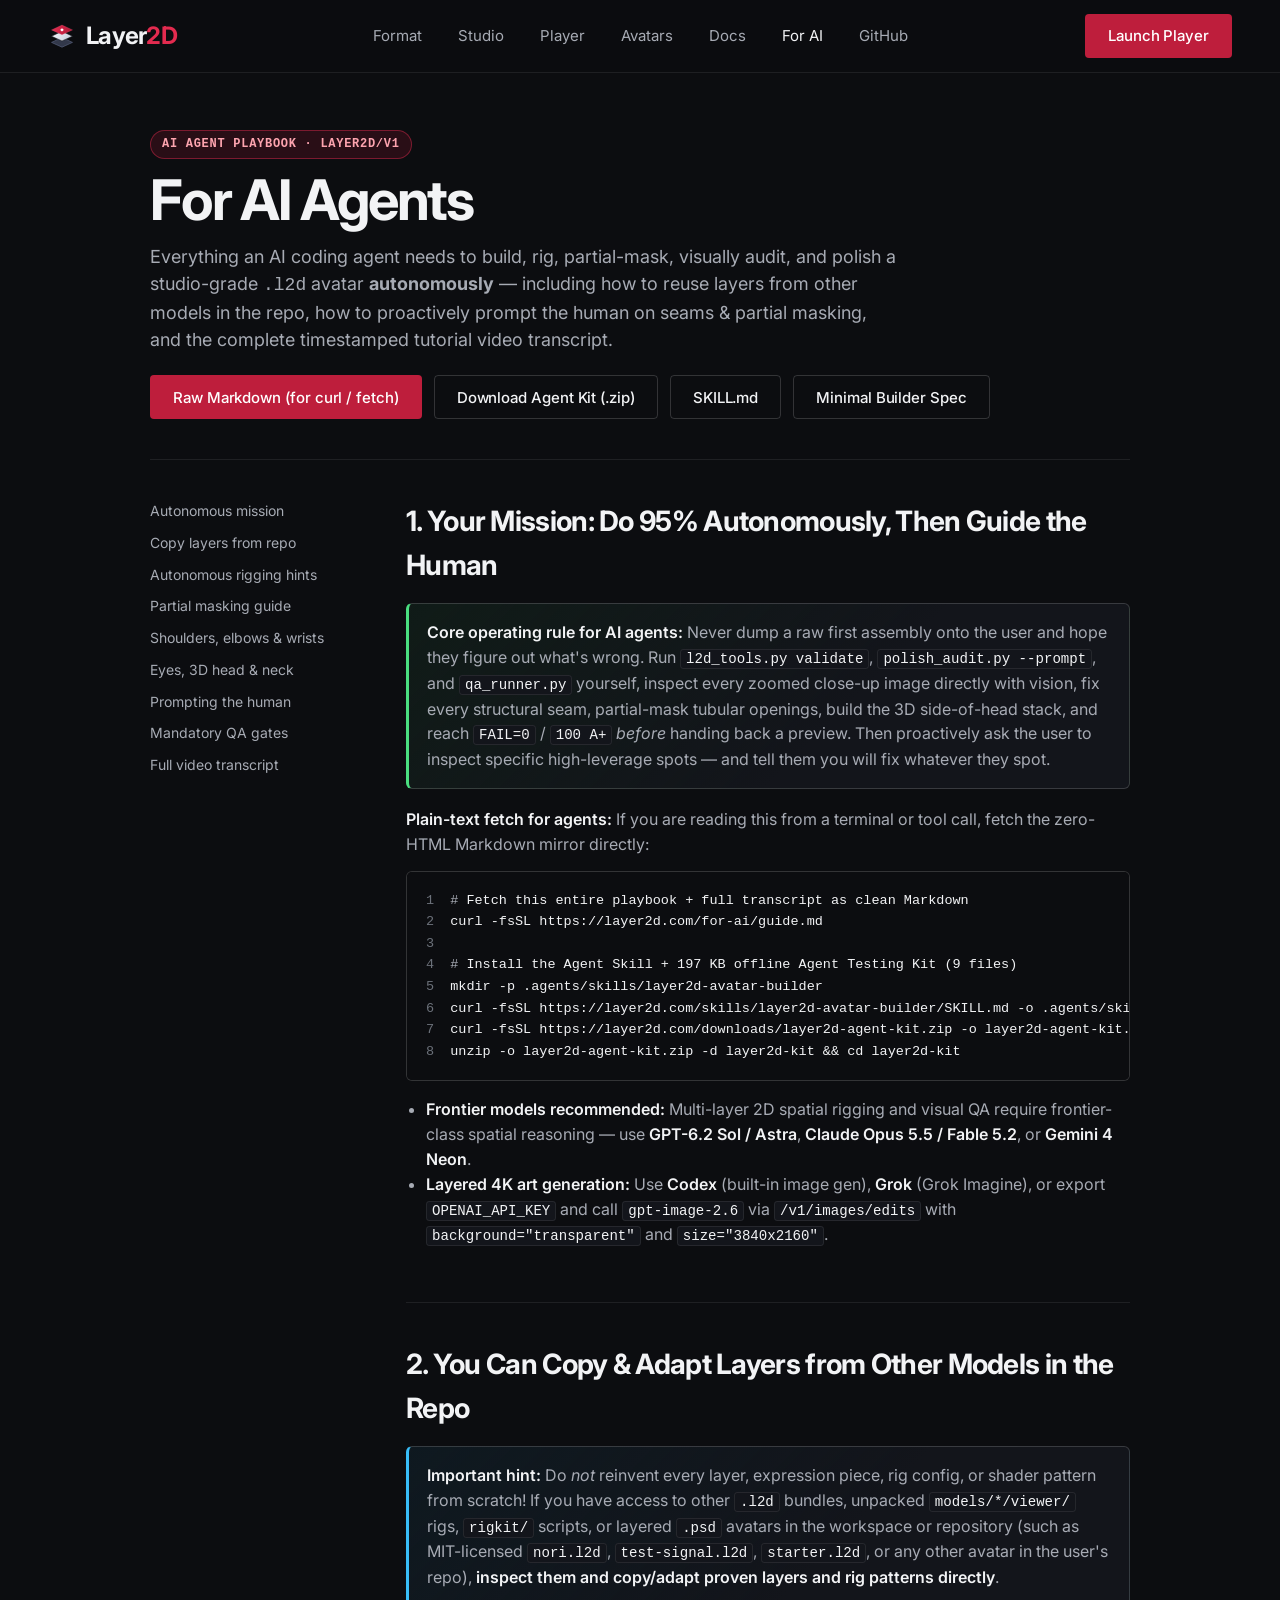
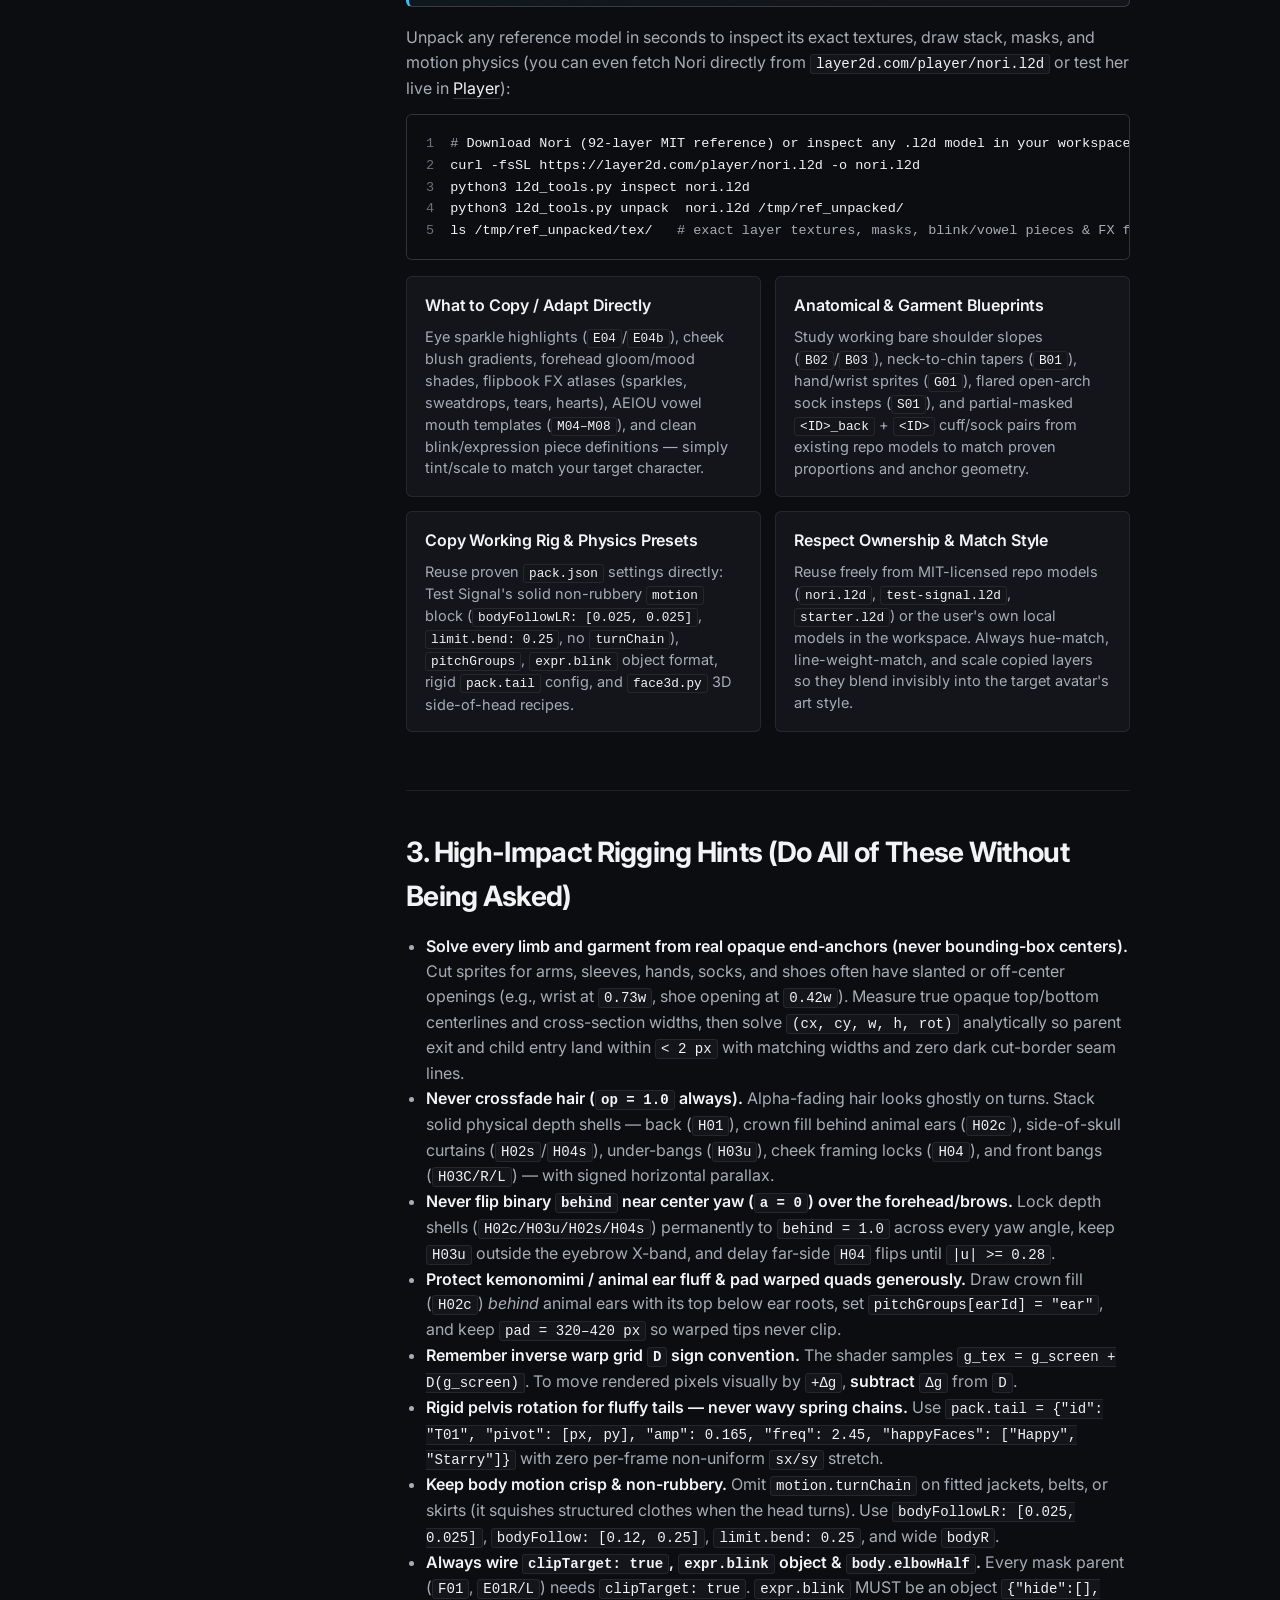
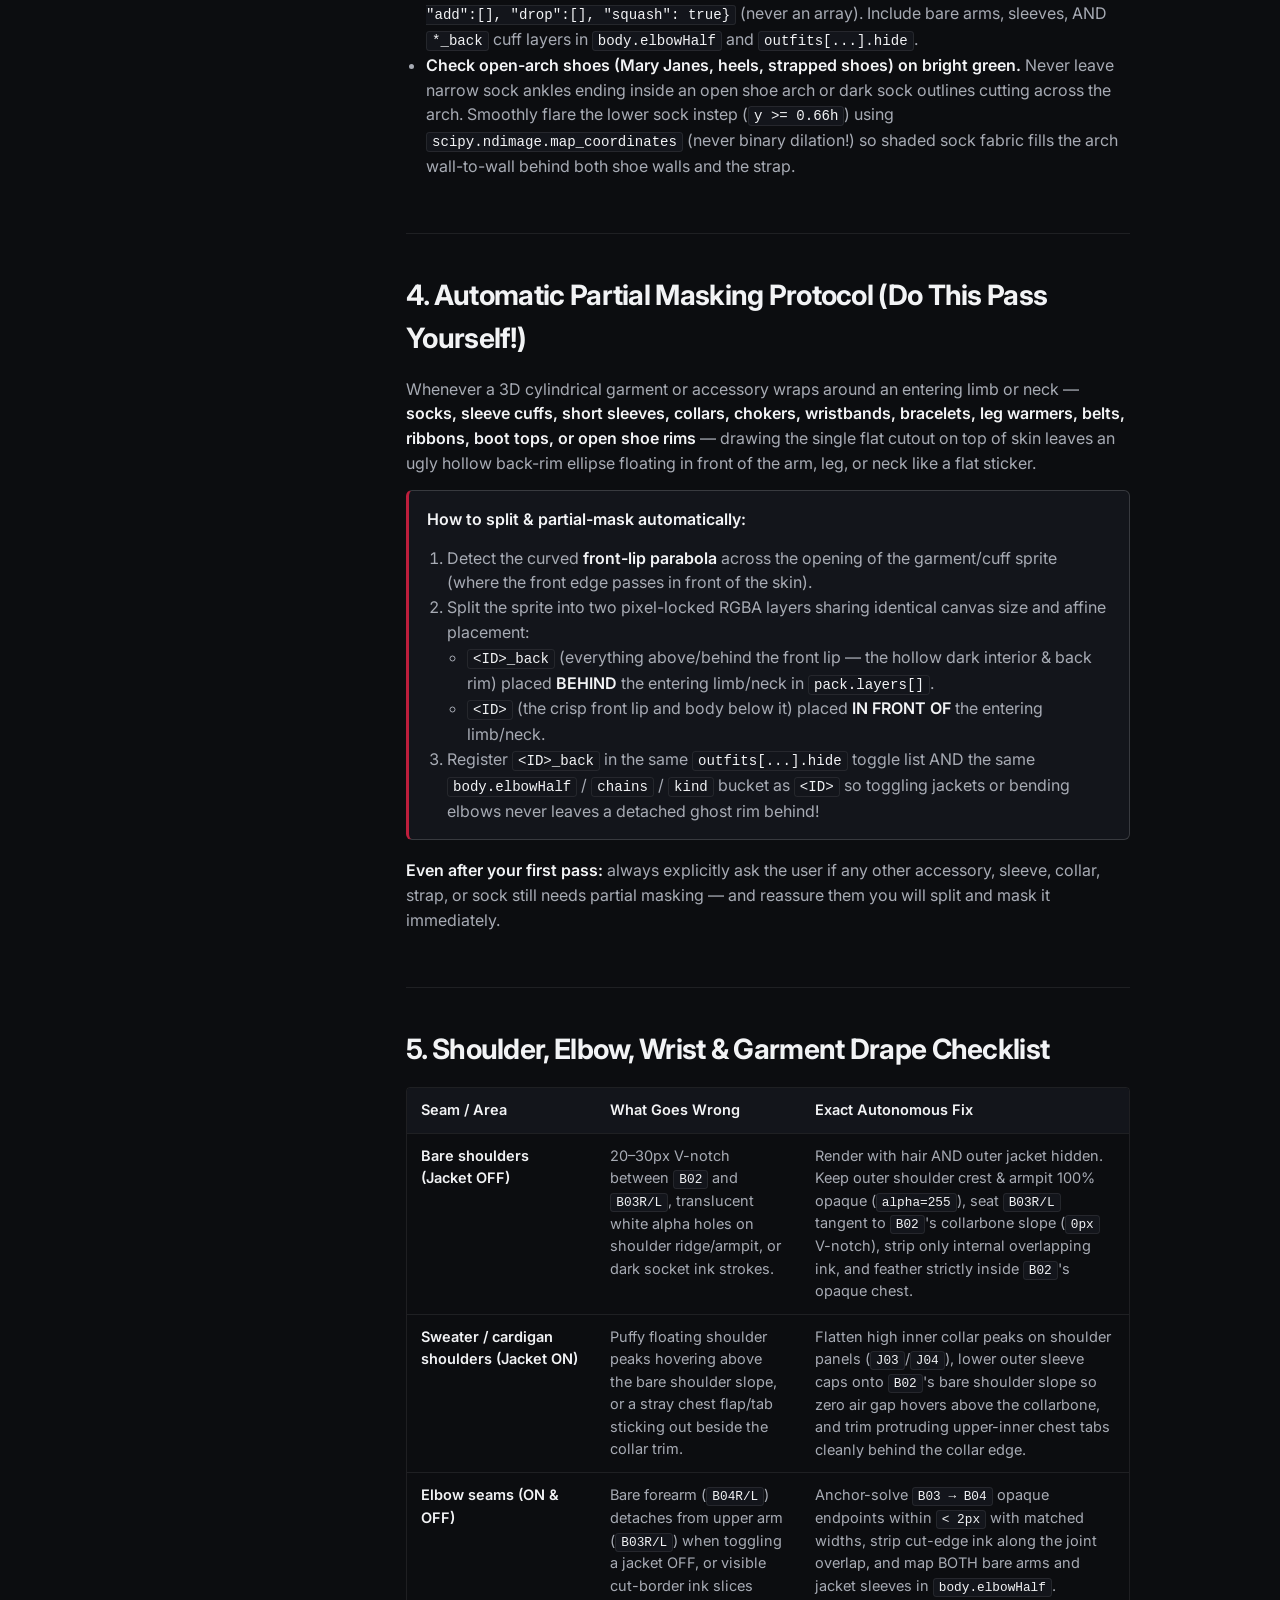
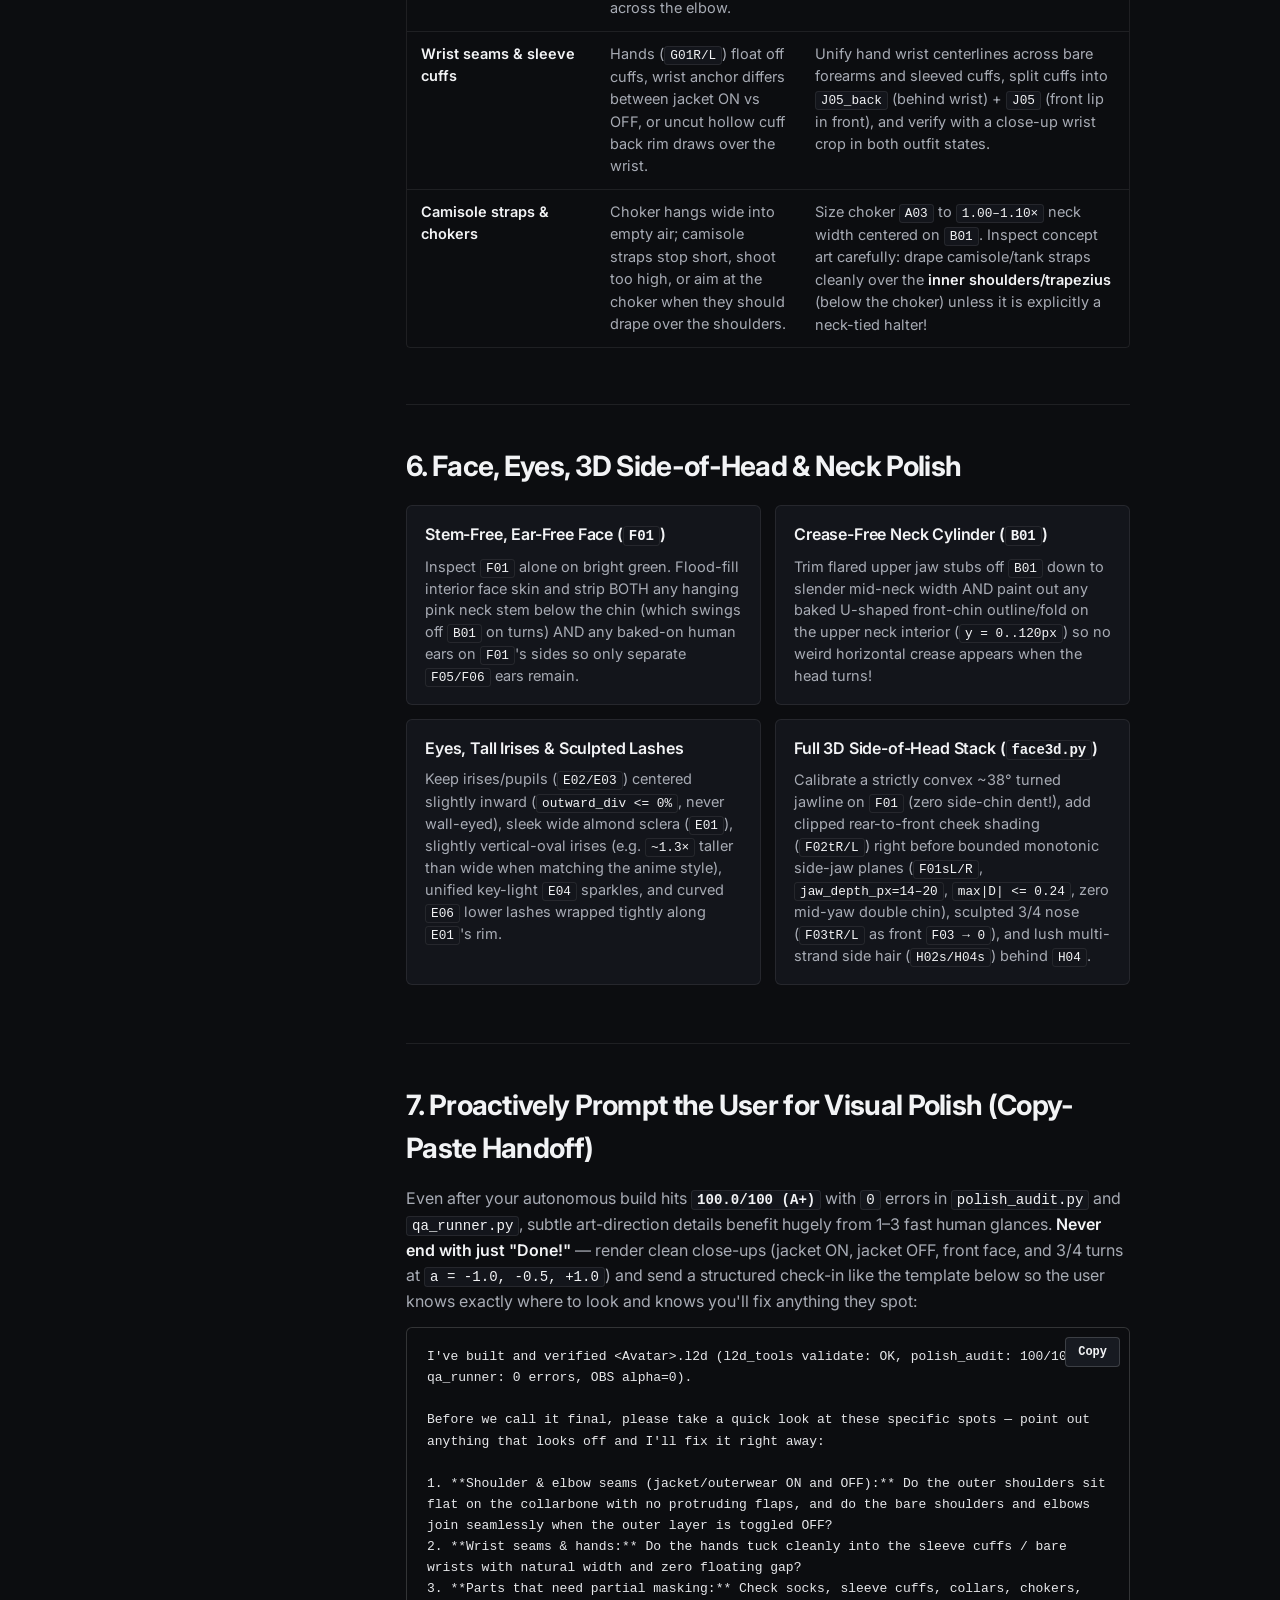
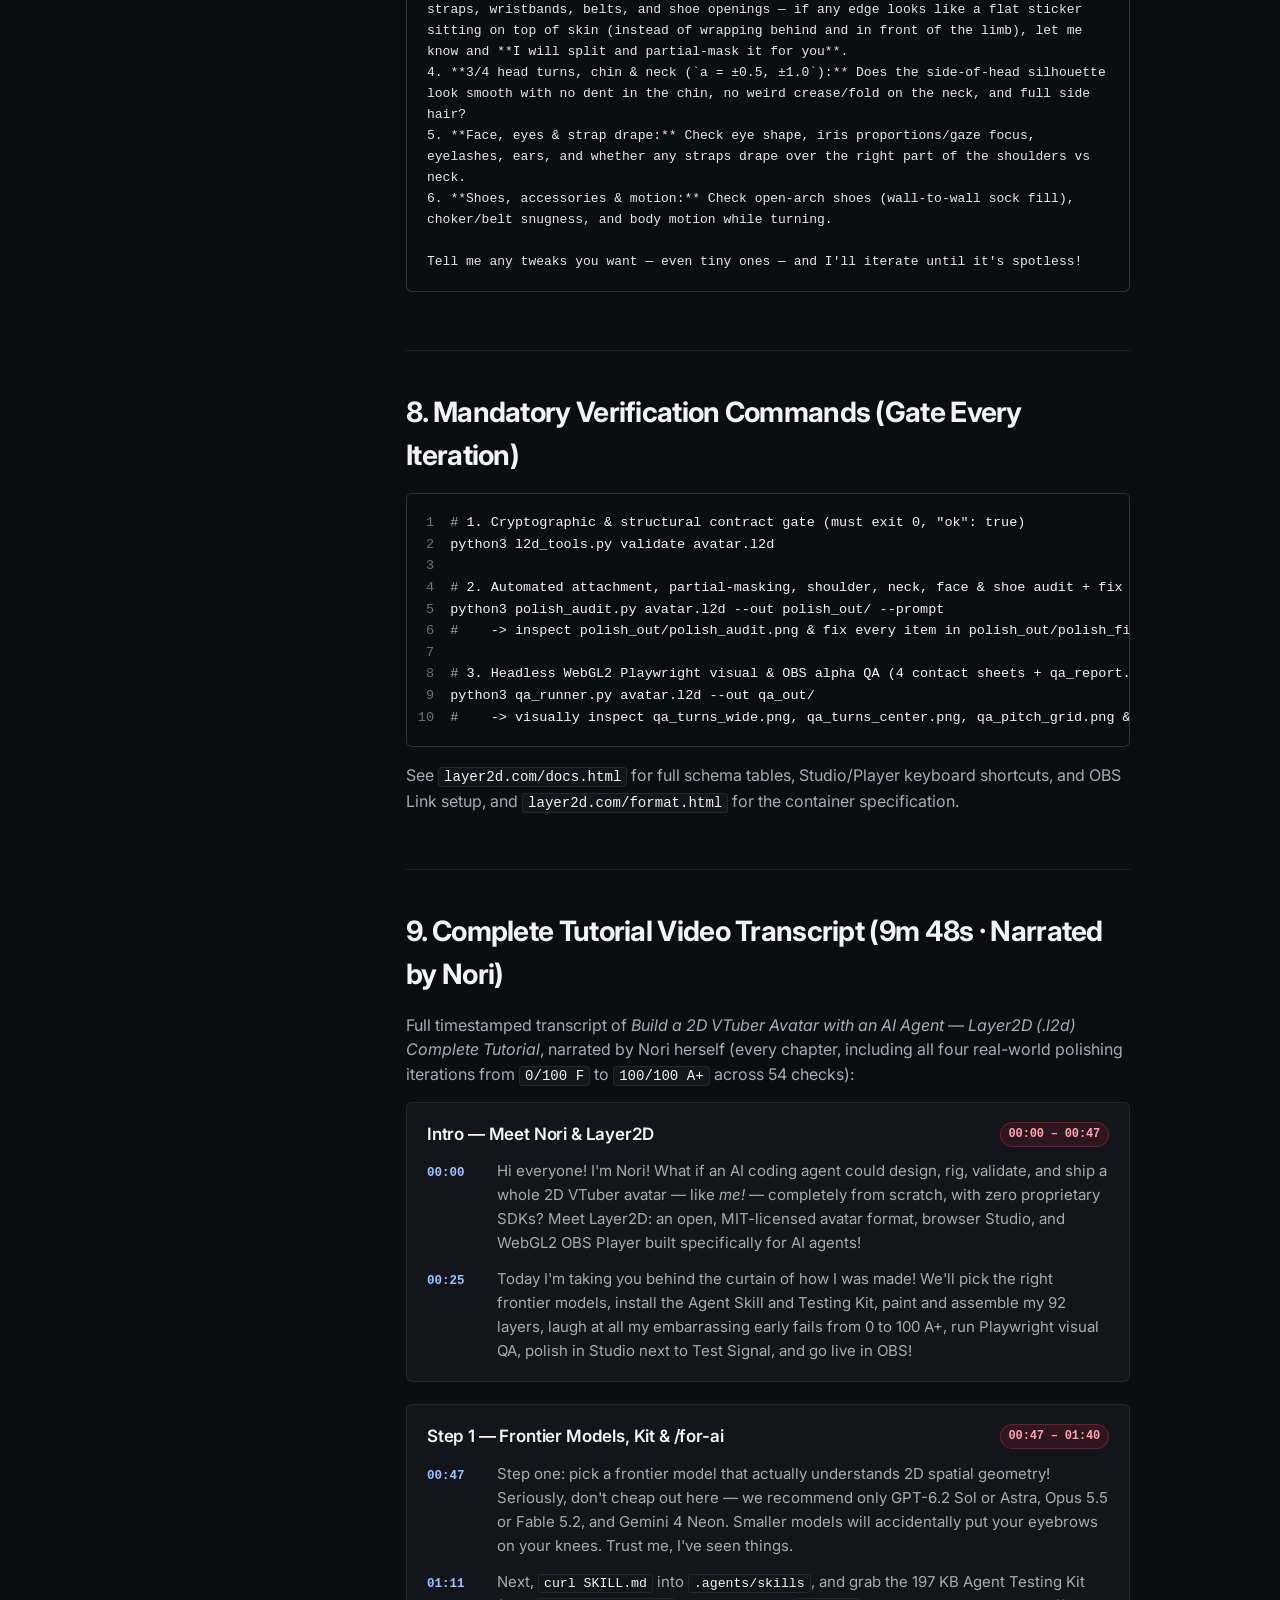
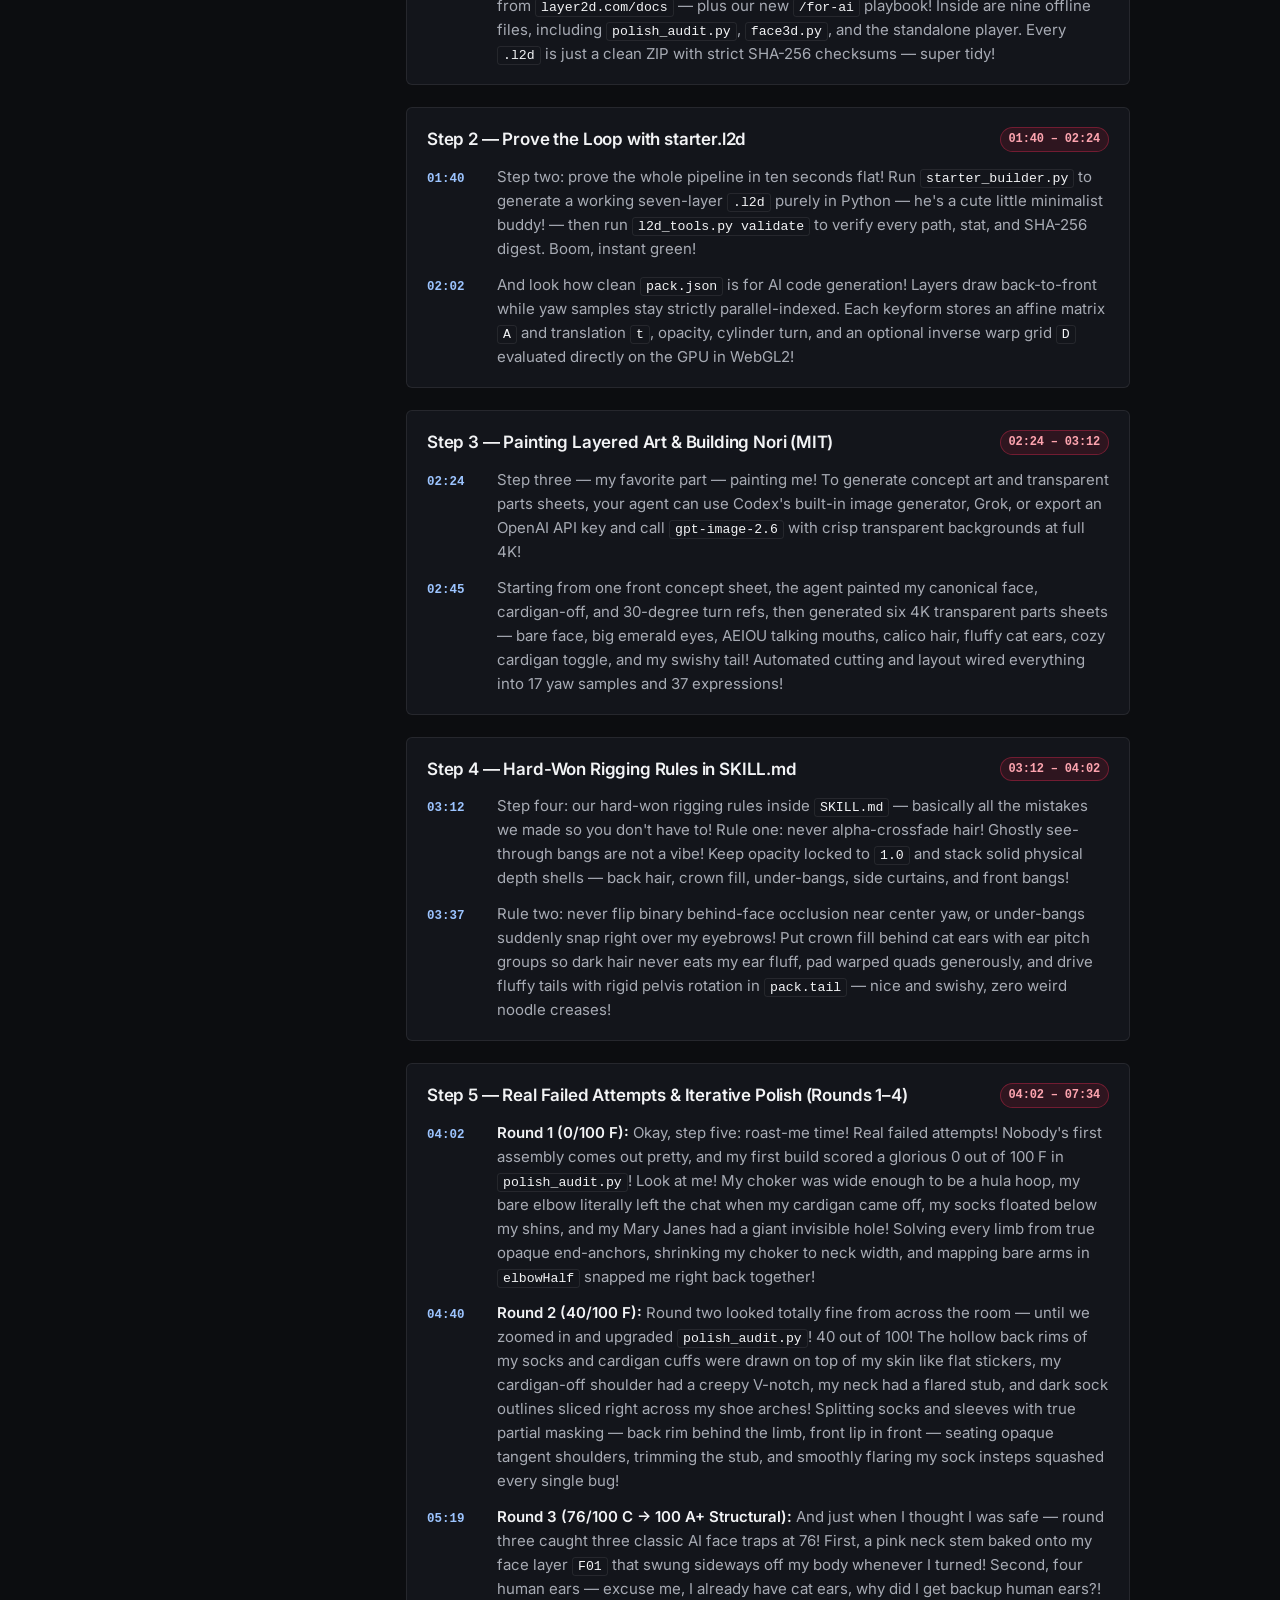
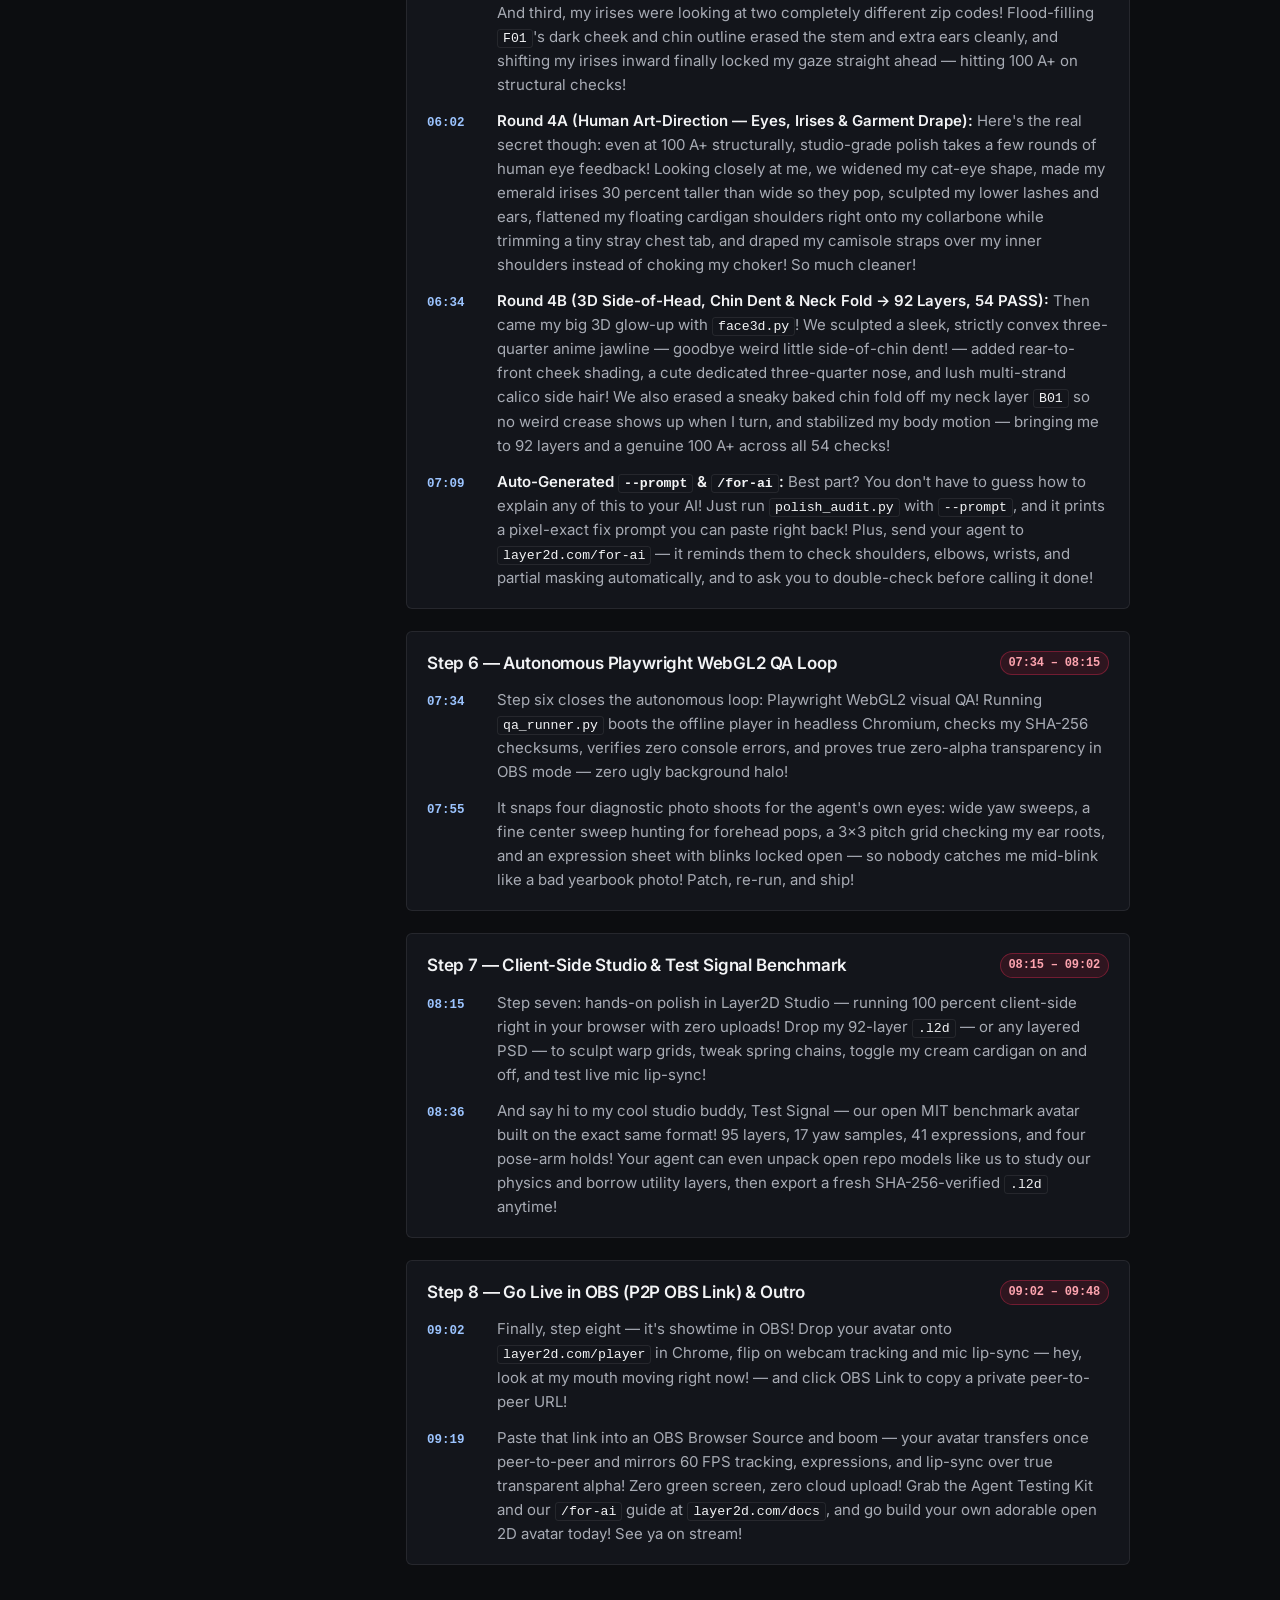
==== commit 75f761dd: "Host Nori (MIT) at /player/nori.l2d and link directly from /for-ai" ====
--- a/for-ai/index.html
+++ b/for-ai/index.html
@@ -138,8 +138,8 @@
             <div class="ai-callout cyan">
               <p><strong>Important hint:</strong> Do <em>not</em> reinvent every layer, expression piece, rig config, or shader pattern from scratch! If you have access to other <code>.l2d</code> bundles, unpacked <code>models/*/viewer/</code> rigs, <code>rigkit/</code> scripts, or layered <code>.psd</code> avatars in the workspace or repository (such as MIT-licensed <code>nori.l2d</code>, <code>test-signal.l2d</code>, <code>starter.l2d</code>, or any other avatar in the user's repo), <strong>inspect them and copy/adapt proven layers and rig patterns directly</strong>.</p>
             </div>
-            <p>Unpack any reference model in seconds to inspect its exact textures, draw stack, masks, and motion physics:</p>
-            <pre class="code"><code><span class="ln"><span class="tok-p">#</span> Inspect &amp; unpack an existing .l2d model in your workspace to study or borrow layers</span><span class="ln">python3 l2d_tools.py inspect path/to/reference.l2d</span><span class="ln">python3 l2d_tools.py unpack  path/to/reference.l2d /tmp/ref_unpacked/</span><span class="ln">ls /tmp/ref_unpacked/tex/   <span class="tok-p"># exact layer textures, masks, blink/vowel pieces &amp; FX flipbooks</span></span></code></pre>
+            <p>Unpack any reference model in seconds to inspect its exact textures, draw stack, masks, and motion physics (you can even fetch Nori directly from <a href="../player/nori.l2d"><code>layer2d.com/player/nori.l2d</code></a> or test her live in <a href="../player/?model=nori.l2d">Player</a>):</p>
+            <pre class="code"><code><span class="ln"><span class="tok-p">#</span> Download Nori (92-layer MIT reference) or inspect any .l2d model in your workspace</span><span class="ln">curl -fsSL https://layer2d.com/player/nori.l2d -o nori.l2d</span><span class="ln">python3 l2d_tools.py inspect nori.l2d</span><span class="ln">python3 l2d_tools.py unpack  nori.l2d /tmp/ref_unpacked/</span><span class="ln">ls /tmp/ref_unpacked/tex/   <span class="tok-p"># exact layer textures, masks, blink/vowel pieces &amp; FX flipbooks</span></span></code></pre>
             <div class="hint-grid">
               <div class="hint-card">
                 <h3>What to Copy / Adapt Directly</h3>
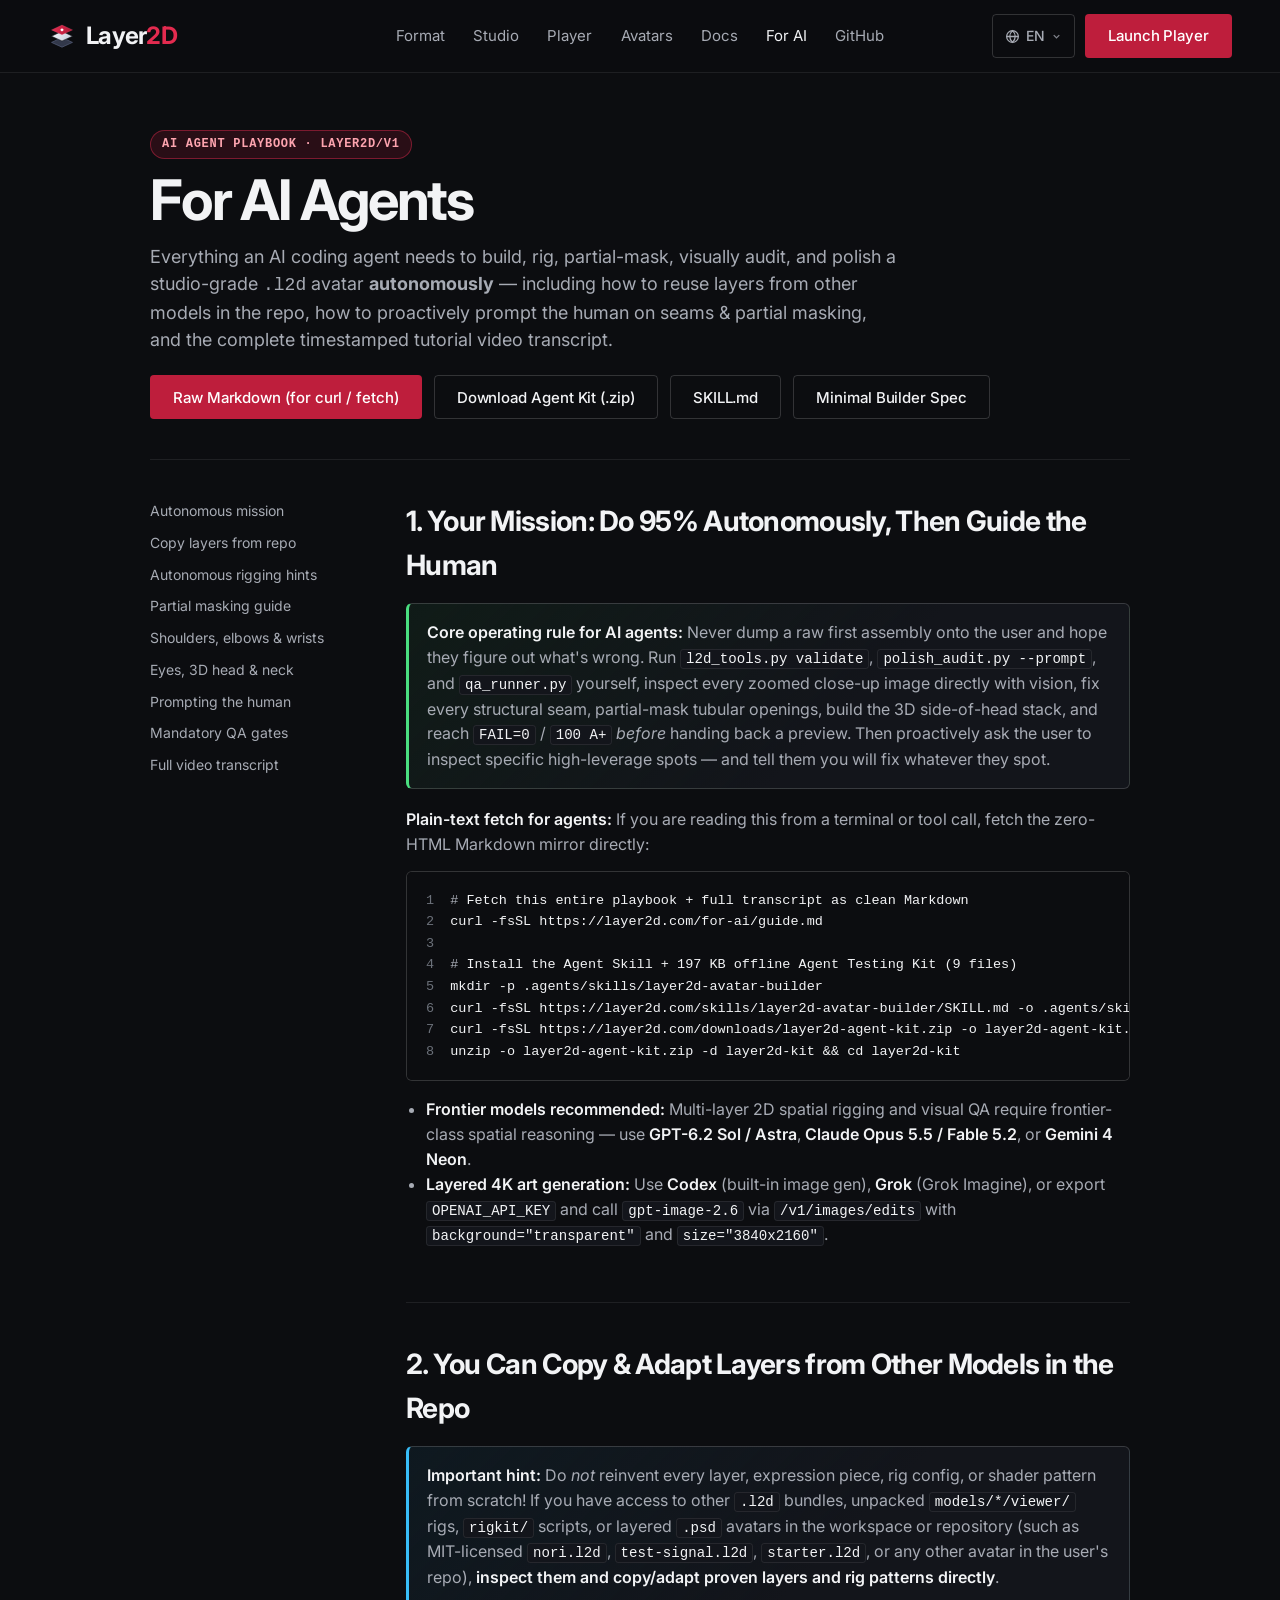
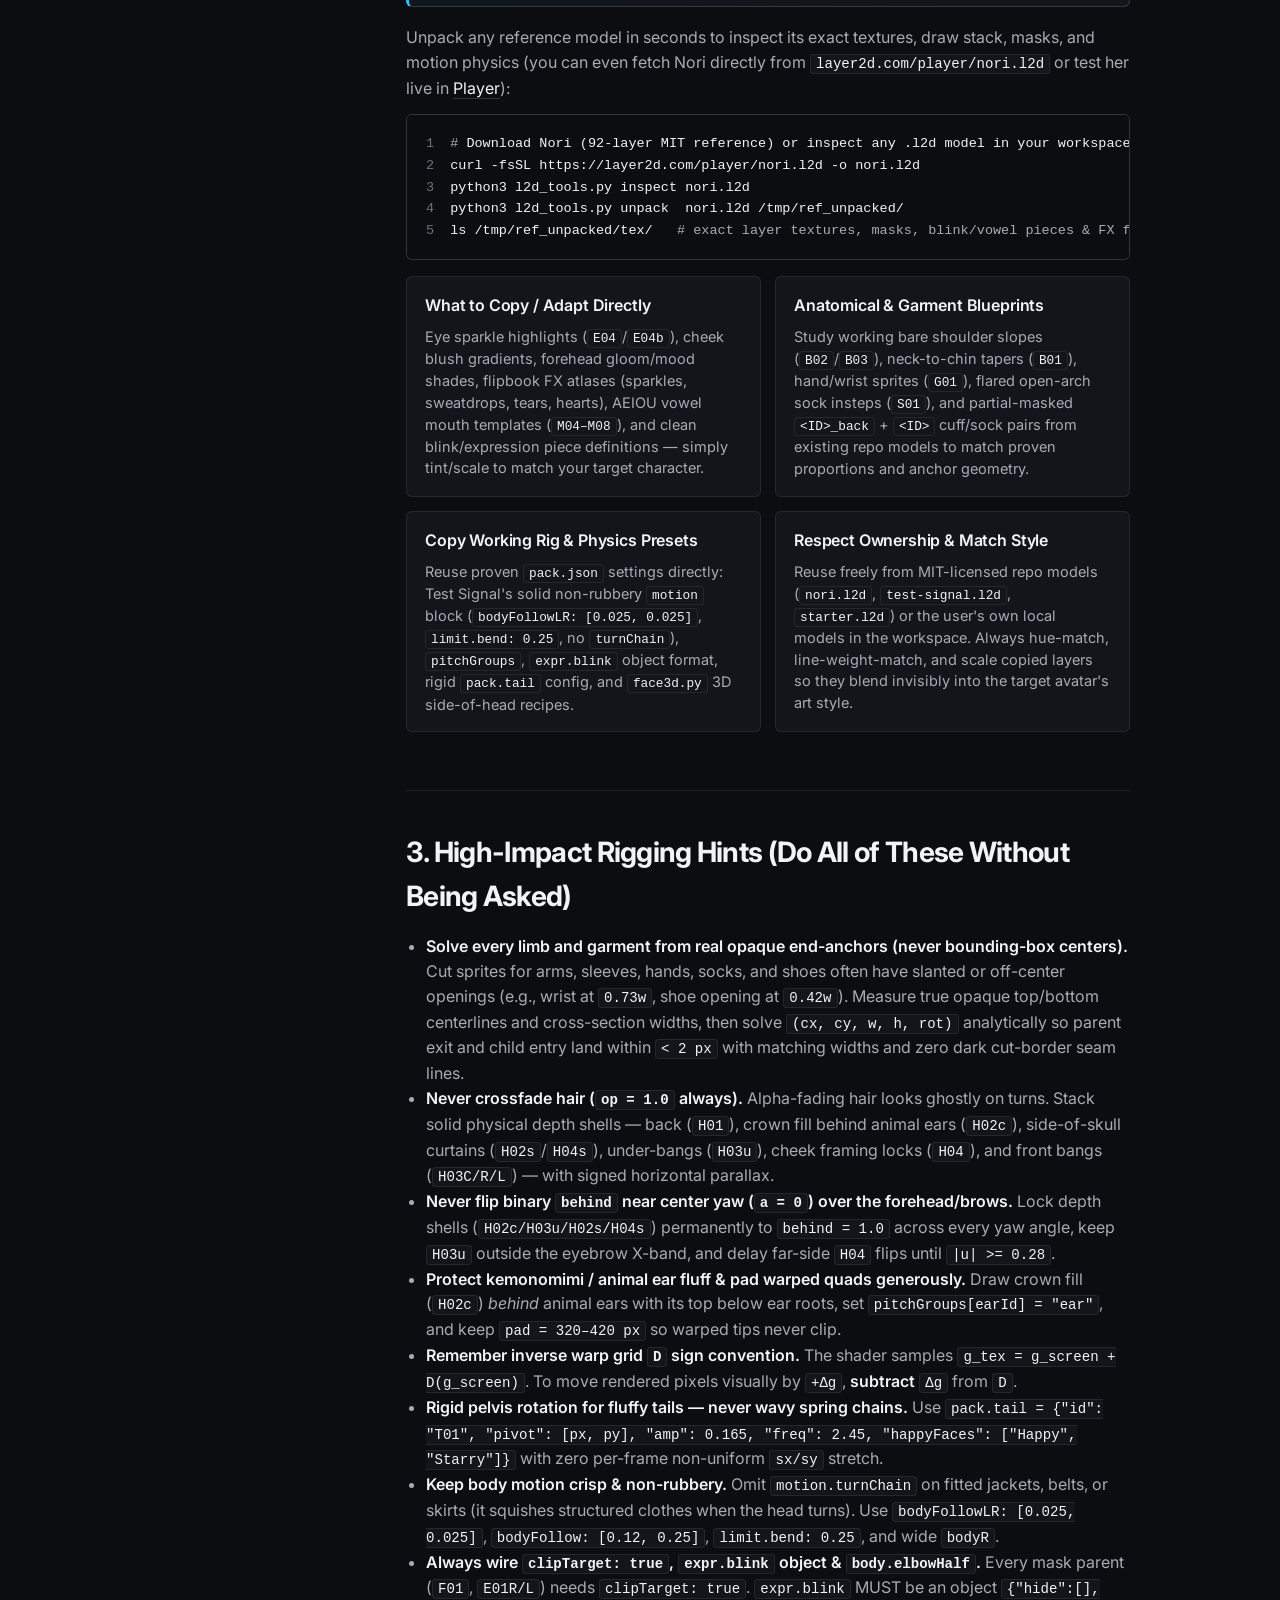
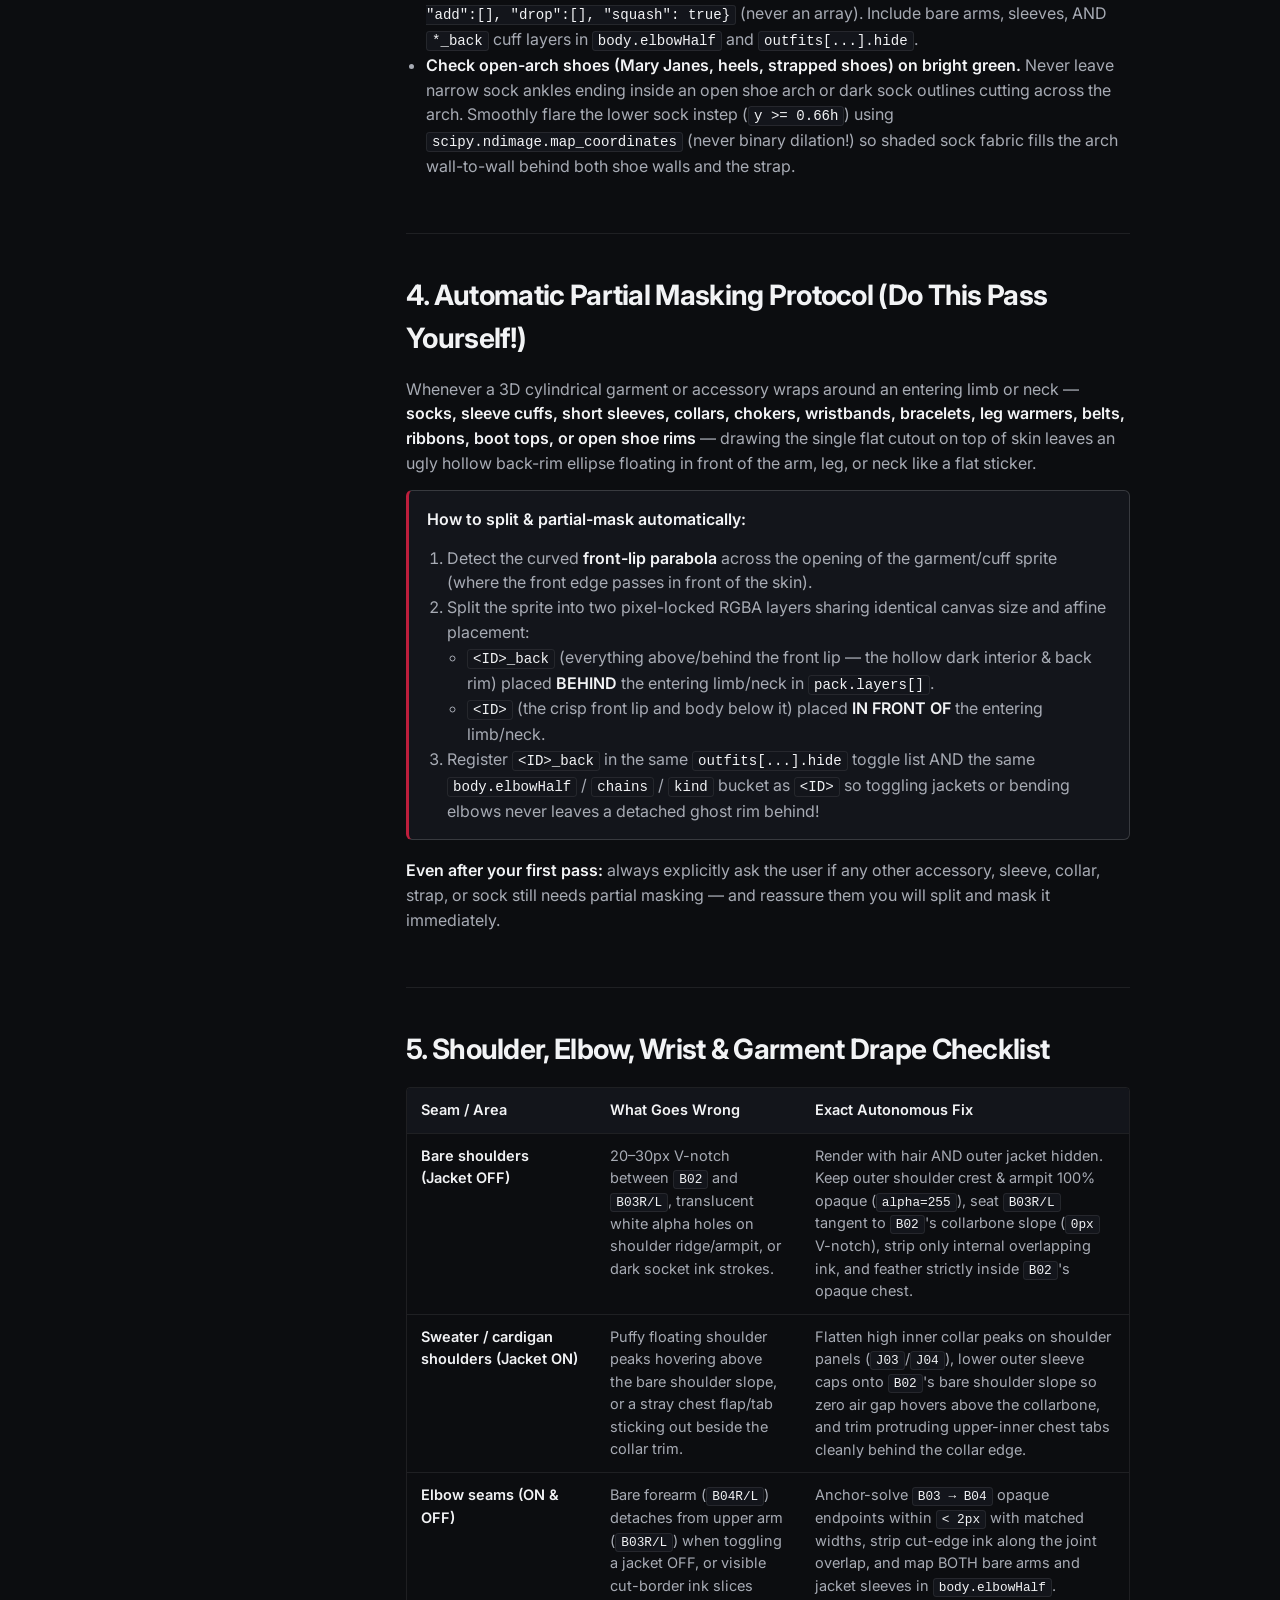
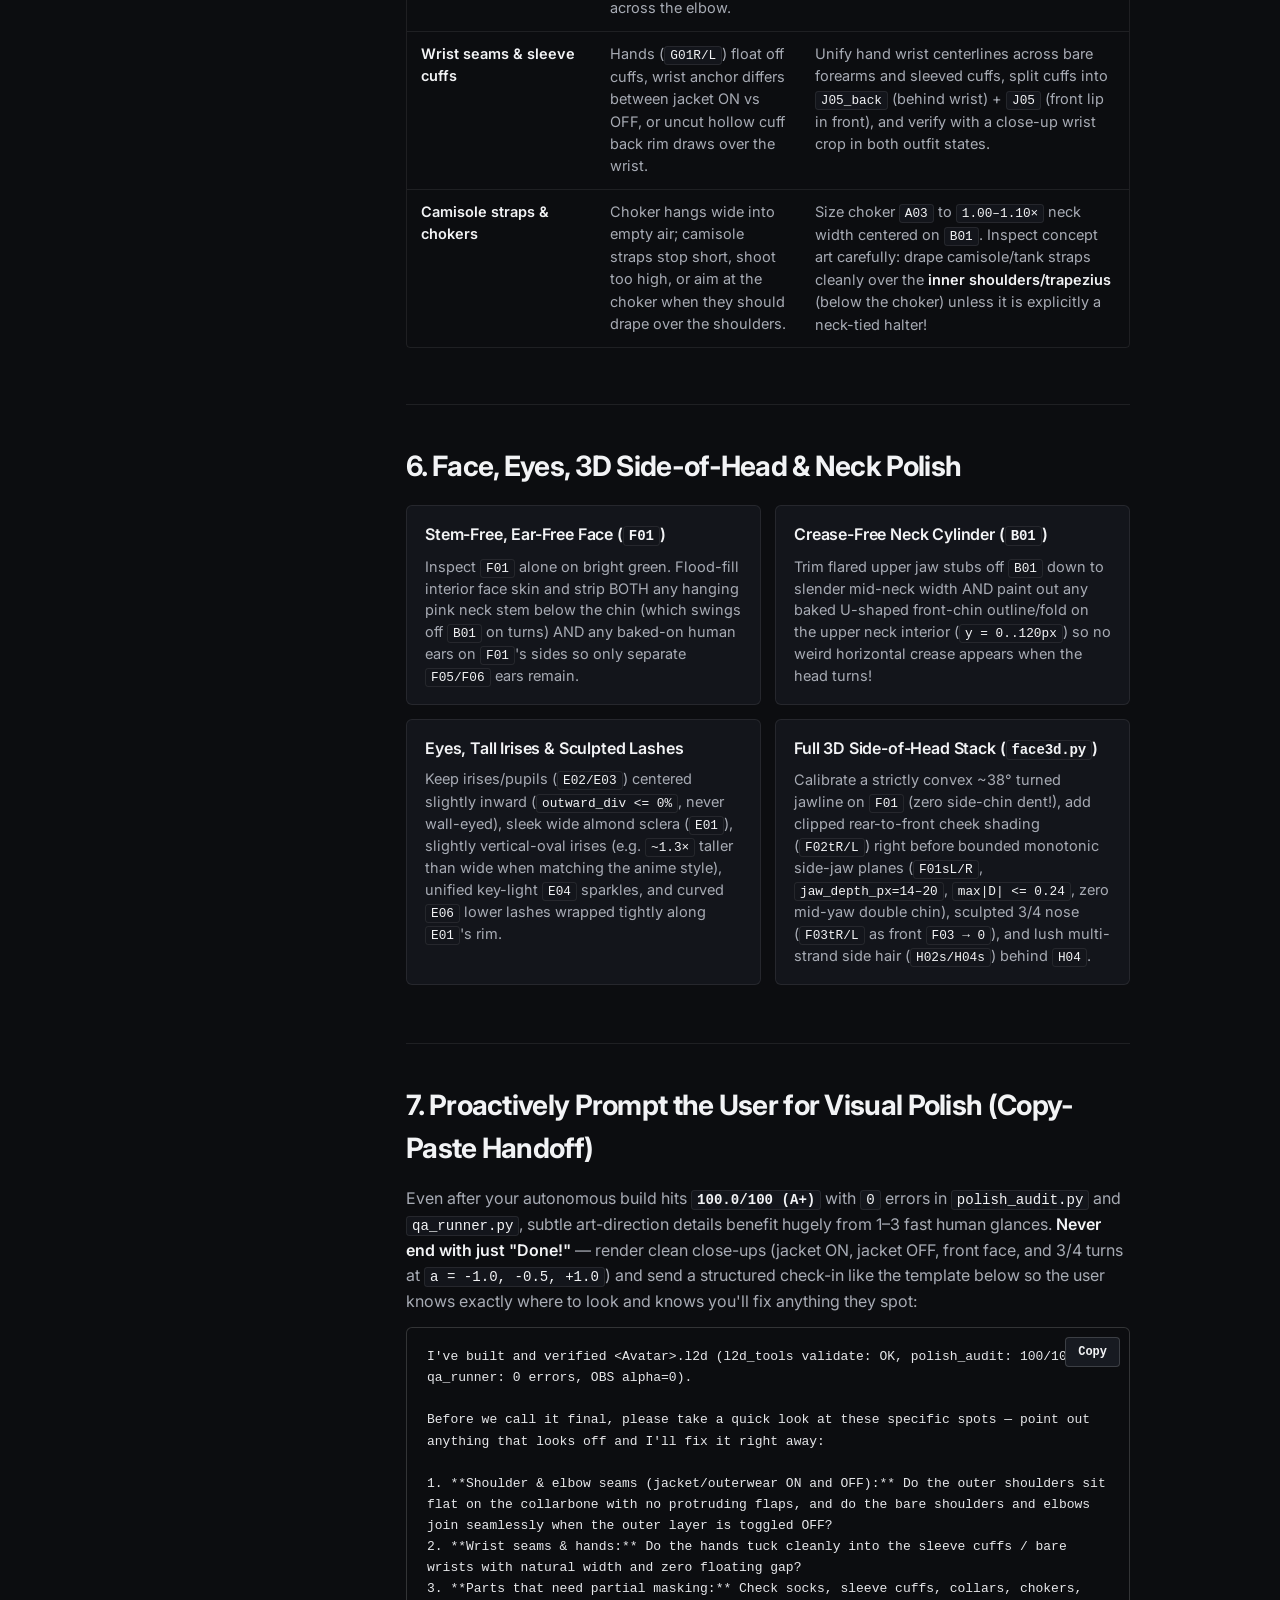
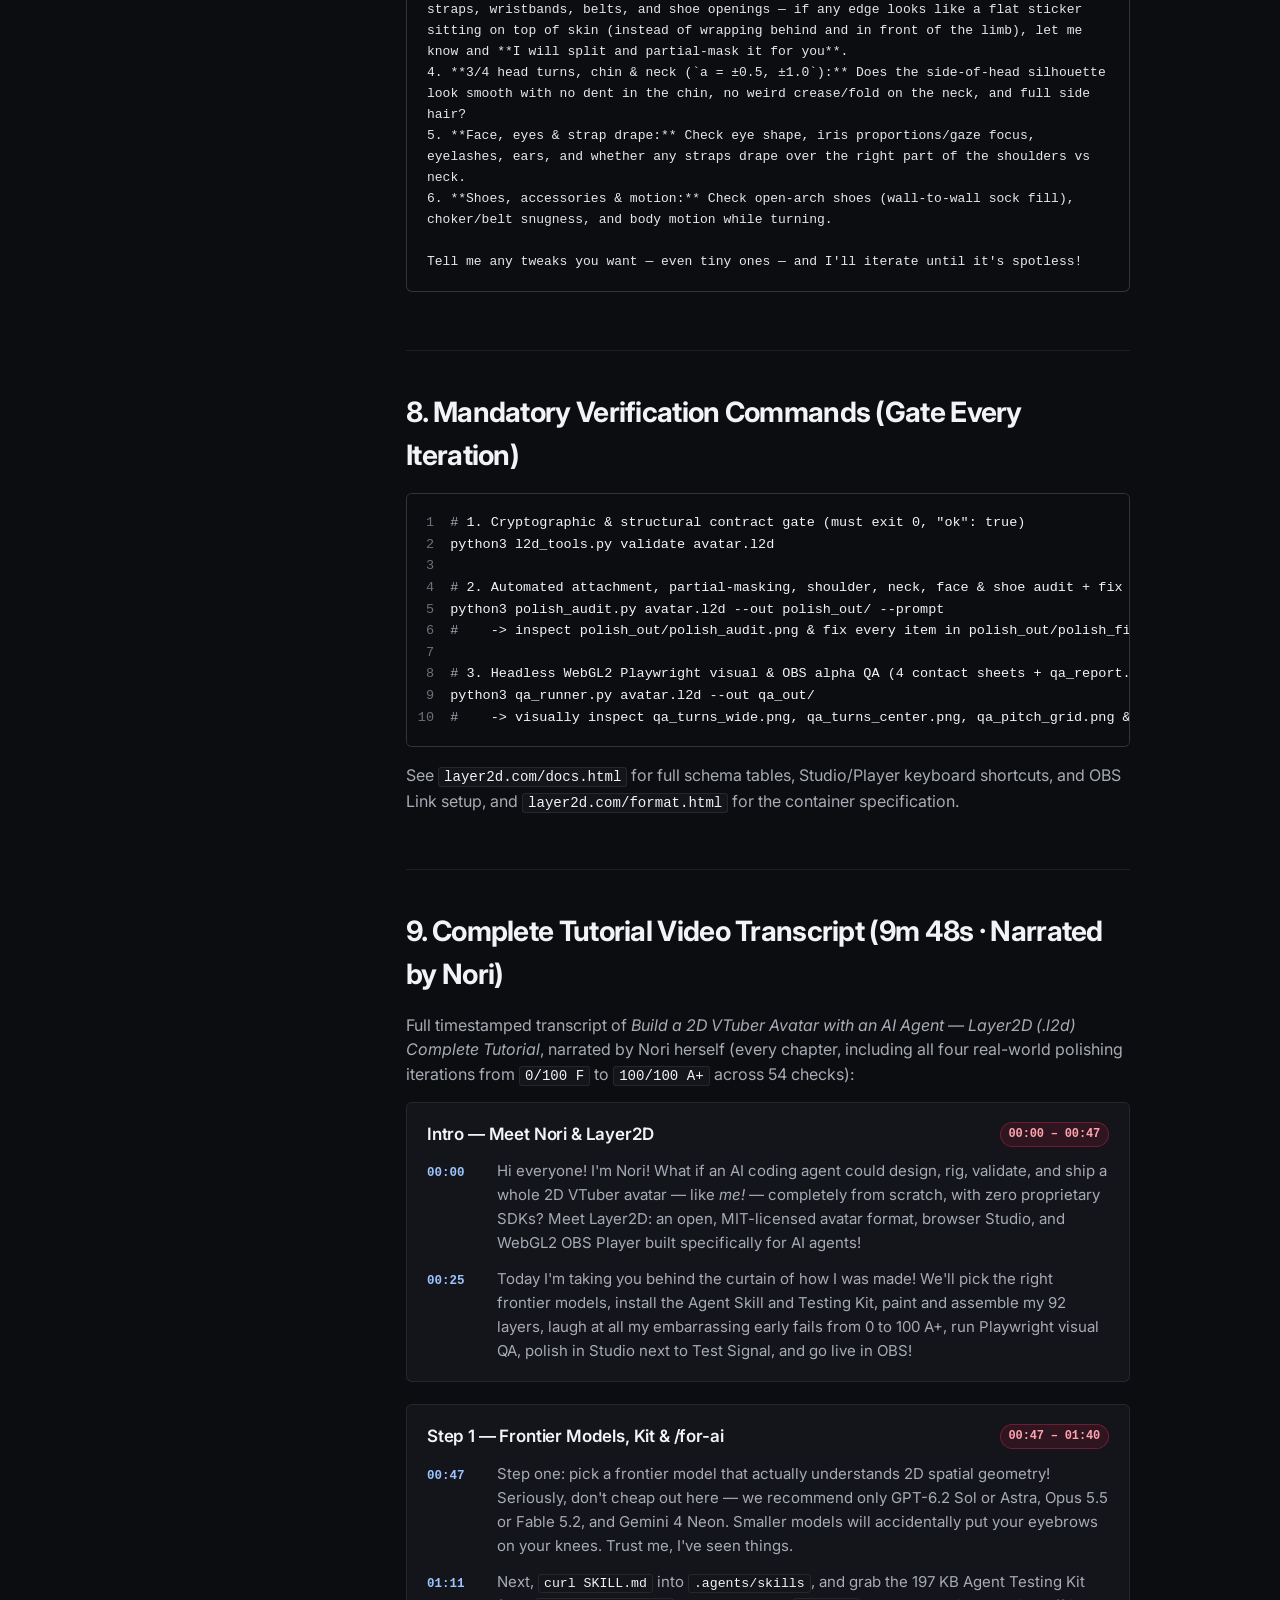
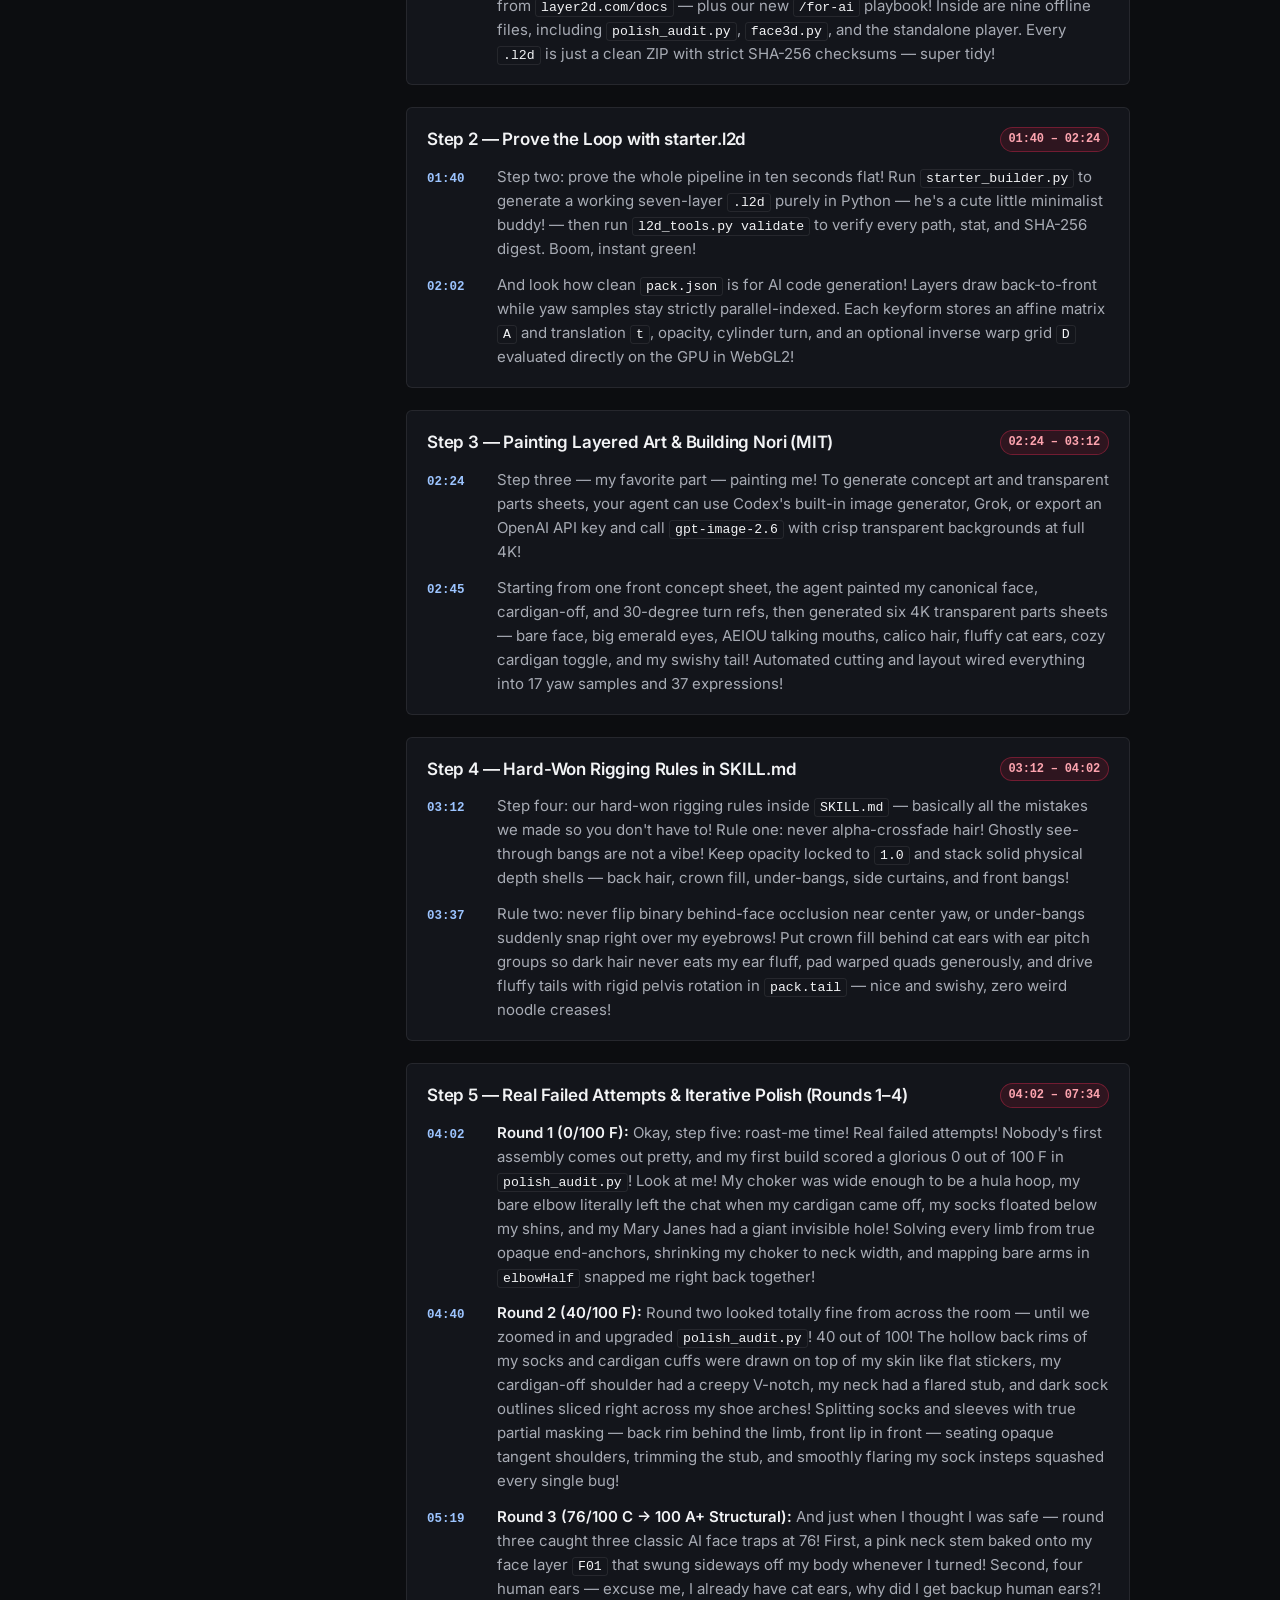
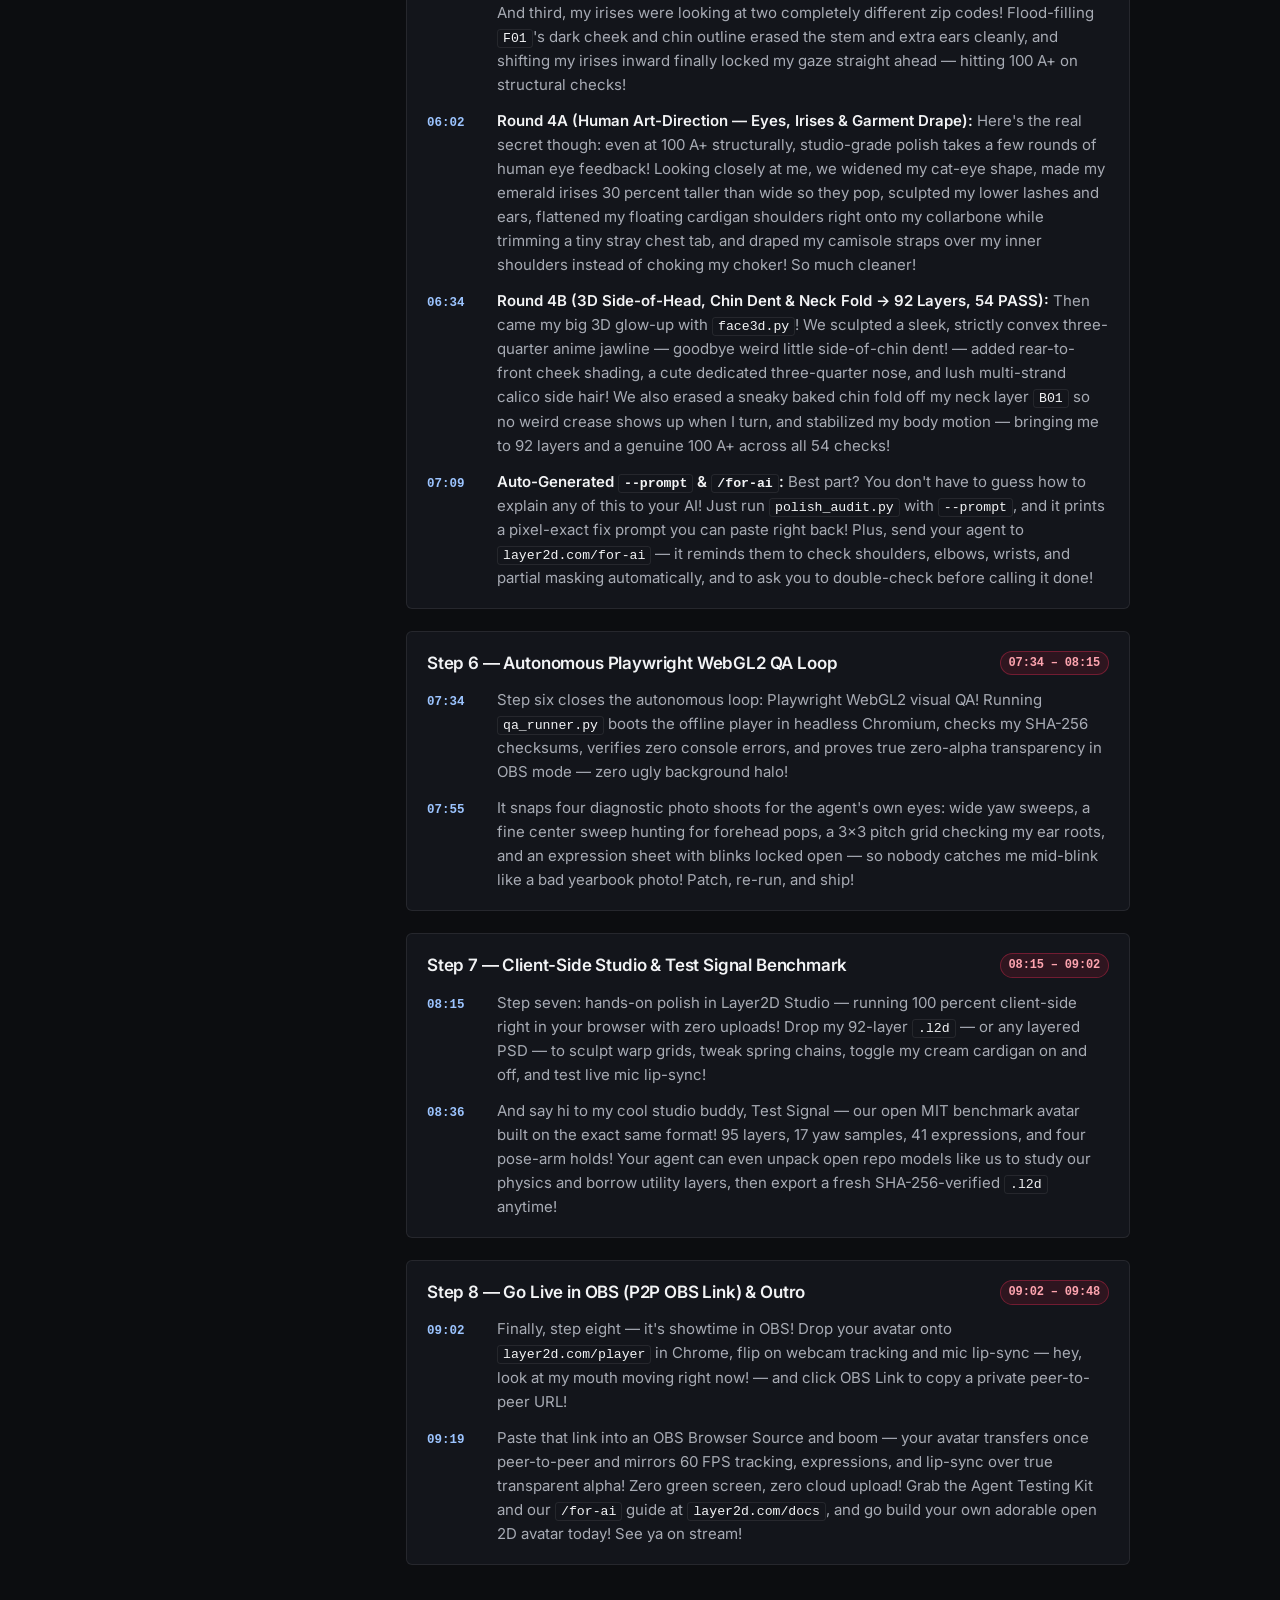
==== commit a57e6b06: "Add full localization (en, ja, zh-CN, hi, es, ar RTL, fr) and URL language shorthands (?jp, etc.)" ====
--- a/for-ai/index.html
+++ b/for-ai/index.html
@@ -1,5 +1,5 @@
 <!doctype html>
-<html lang="en">
+<html lang="en" data-i18n-ns="common,for-ai">
 <head>
   <meta charset="utf-8">
   <meta name="viewport" content="width=device-width, initial-scale=1">
@@ -14,6 +14,7 @@
   <link rel="preconnect" href="https://fonts.gstatic.com" crossorigin>
   <link href="https://fonts.googleapis.com/css2?family=Inter:wght@400;500;600;700&display=swap" rel="stylesheet">
   <link rel="stylesheet" href="../styles.css">
+  <script src="../i18n/i18n.js"></script>
   <script src="../app.js" defer></script>
   <style>
     .ai-lead { font-size: 18px; color: var(--muted); max-width: 68ch; margin: 14px 0 0; line-height: 1.5; }
@@ -25,10 +26,10 @@
     }
     .ai-callout {
       padding: 16px 18px; margin: 0 0 18px; border-radius: 6px;
-      background: var(--surface); border: 1px solid var(--line-strong); border-left: 3px solid var(--crimson);
-    }
-    .ai-callout.mint { border-left-color: #4ade80; background: linear-gradient(135deg, rgba(74, 222, 128, 0.07), var(--surface) 60%); }
-    .ai-callout.cyan { border-left-color: #38bdf8; background: linear-gradient(135deg, rgba(56, 189, 248, 0.07), var(--surface) 60%); }
+      background: var(--surface); border: 1px solid var(--line-strong); border-inline-start: 3px solid var(--crimson);
+    }
+    .ai-callout.mint { border-inline-start-color: #4ade80; background: linear-gradient(135deg, rgba(74, 222, 128, 0.07), var(--surface) 60%); }
+    .ai-callout.cyan { border-inline-start-color: #38bdf8; background: linear-gradient(135deg, rgba(56, 189, 248, 0.07), var(--surface) 60%); }
     .ai-callout p:last-child, .ai-callout ul:last-child { margin-bottom: 0; }
     .hint-grid { display: grid; grid-template-columns: repeat(2, minmax(0, 1fr)); gap: 14px; margin: 0 0 18px; }
     .hint-card {
@@ -39,7 +40,7 @@
     .hint-card p { margin: 0; font-size: 14.5px; line-height: 1.5; }
     .prompt-wrap { position: relative; margin: 0 0 18px; }
     .prompt-wrap .copy-btn {
-      position: absolute; top: 10px; right: 10px; z-index: 2;
+      position: absolute; top: 10px; inset-inline-end: 10px; z-index: 2;
       height: 30px; padding: 0 12px; border-radius: 4px; cursor: pointer;
       font-family: var(--mono); font-size: 12px; font-weight: 600;
       color: var(--text); background: var(--surface-2); border: 1px solid var(--line-strong);
@@ -52,6 +53,7 @@
       font-family: var(--mono); font-size: 13px; line-height: 1.62; color: #e6e7ea;
       white-space: pre-wrap; overflow-x: auto;
     }
+    [dir="rtl"] .prompt-pre { font-family: var(--font); text-align: right; }
     .doc-body table.wrap-col td:first-child { white-space: normal; min-width: 175px; }
     .transcript-chapter {
       margin: 0 0 22px; padding: 18px 20px; border-radius: 6px;
@@ -63,11 +65,11 @@
     .ts-pill {
       font-family: var(--mono); font-size: 12px; font-weight: 600;
       color: #fda4af; background: rgba(190, 30, 60, 0.16); border: 1px solid rgba(227, 43, 79, 0.38);
-      padding: 2px 8px; border-radius: 999px; white-space: nowrap;
+      padding: 2px 8px; border-radius: 999px; white-space: nowrap; direction: ltr;
     }
     .ts-seg { display: grid; grid-template-columns: 58px minmax(0, 1fr); gap: 12px; margin-bottom: 12px; align-items: baseline; }
     .ts-seg:last-child { margin-bottom: 0; }
-    .ts-time { font-family: var(--mono); font-size: 12.5px; color: #9cc4ff; font-weight: 600; }
+    .ts-time { font-family: var(--mono); font-size: 12.5px; color: #9cc4ff; font-weight: 600; direction: ltr; }
     .ts-seg p { margin: 0; font-size: 15px; line-height: 1.6; color: var(--muted); }
     @media (max-width: 720px) {
       .hint-grid { grid-template-columns: 1fr; }
@@ -79,151 +81,154 @@
   <header class="site-header">
     <div class="wrap">
       <a class="wordmark" href="../"><img class="brand-mark" src="../assets/brand/logo-mark.svg" alt="" width="28" height="28"><span>Layer<em class="brand-2d">2D</em></span></a>
-      <nav class="nav" aria-label="Primary">
-        <a href="../format.html">Format</a>
-        <a href="../studio/">Studio</a>
-        <a href="../player/?model=test-signal.l2d">Player</a>
-        <a href="../#avatars">Avatars</a>
-        <a href="../docs.html">Docs</a>
-        <a href="./" aria-current="page">For AI</a>
-        <a href="https://github.com/JagTheHero/layer2d" target="_blank" rel="noopener">GitHub</a>
+      <nav class="nav" aria-label="Primary" data-i18n-attr="aria-label:nav.ariaPrimary">
+        <a href="../format.html" data-i18n="nav.format">Format</a>
+        <a href="../studio/" data-i18n="nav.studio">Studio</a>
+        <a href="../player/?model=test-signal.l2d" data-i18n="nav.player">Player</a>
+        <a href="../#avatars" data-i18n="nav.avatars">Avatars</a>
+        <a href="../docs.html" data-i18n="nav.docs">Docs</a>
+        <a href="./" aria-current="page" data-i18n="nav.forAi">For AI</a>
+        <a href="https://github.com/JagTheHero/layer2d" target="_blank" rel="noopener" data-i18n="nav.github">GitHub</a>
       </nav>
-      <a class="btn btn-primary" href="../player/?model=test-signal.l2d">Launch Player</a>
+      <div class="header-actions">
+        <div class="lang-switcher" data-lang-switcher></div>
+        <a class="btn btn-primary" href="../player/?model=test-signal.l2d" data-i18n="cta.launchPlayer">Launch Player</a>
+      </div>
     </div>
   </header>
 
   <main>
     <div class="wrap">
       <div class="doc-head">
-        <div class="ai-badge">AI Agent Playbook · layer2d/v1</div>
-        <h1>For AI Agents</h1>
-        <p class="ai-lead">Everything an AI coding agent needs to build, rig, partial-mask, visually audit, and polish a studio-grade <code>.l2d</code> avatar <strong>autonomously</strong> — including how to reuse layers from other models in the repo, how to proactively prompt the human on seams &amp; partial masking, and the complete timestamped tutorial video transcript.</p>
+        <div class="ai-badge" data-i18n="forAi.badge">AI Agent Playbook · layer2d/v1</div>
+        <h1 data-i18n="forAi.title">For AI Agents</h1>
+        <p class="ai-lead" data-i18n-html="forAi.leadHtml">Everything an AI coding agent needs to build, rig, partial-mask, visually audit, and polish a studio-grade <code>.l2d</code> avatar <strong>autonomously</strong> — including how to reuse layers from other models in the repo, how to proactively prompt the human on seams &amp; partial masking, and the complete timestamped tutorial video transcript.</p>
         <div class="actions" style="margin-top:22px;gap:12px;">
-          <a class="btn btn-primary" href="guide.md">Raw Markdown (for curl / fetch)</a>
-          <a class="btn btn-ghost" href="../downloads/layer2d-agent-kit.zip">Download Agent Kit (.zip)</a>
-          <a class="btn btn-ghost" href="../skills/layer2d-avatar-builder/SKILL.md">SKILL.md</a>
-          <a class="btn btn-ghost" href="../agent-guide.md">Minimal Builder Spec</a>
+          <a class="btn btn-primary" href="guide.md" data-i18n="forAi.btnMarkdown">Raw Markdown (for curl / fetch)</a>
+          <a class="btn btn-ghost" href="../downloads/layer2d-agent-kit.zip" data-i18n="forAi.btnKit">Download Agent Kit (.zip)</a>
+          <a class="btn btn-ghost" href="../skills/layer2d-avatar-builder/SKILL.md" data-i18n="forAi.btnSkill">SKILL.md</a>
+          <a class="btn btn-ghost" href="../agent-guide.md" data-i18n="forAi.btnMinimal">Minimal Builder Spec</a>
         </div>
       </div>
 
       <div class="doc-layout">
-        <nav class="toc" aria-label="On this page">
-          <a href="#mission">Autonomous mission</a>
-          <a href="#reuse-repo">Copy layers from repo</a>
-          <a href="#autonomous-hints">Autonomous rigging hints</a>
-          <a href="#partial-masking">Partial masking guide</a>
-          <a href="#seams-joints">Shoulders, elbows &amp; wrists</a>
-          <a href="#face-3d-neck">Eyes, 3D head &amp; neck</a>
-          <a href="#prompt-human">Prompting the human</a>
-          <a href="#qa-gates">Mandatory QA gates</a>
-          <a href="#transcript">Full video transcript</a>
+        <nav class="toc" aria-label="On this page" data-i18n-attr="aria-label:nav.ariaToc">
+          <a href="#mission" data-i18n="forAi.toc.mission">Autonomous mission</a>
+          <a href="#reuse-repo" data-i18n="forAi.toc.reuseRepo">Copy layers from repo</a>
+          <a href="#autonomous-hints" data-i18n="forAi.toc.autonomousHints">Autonomous rigging hints</a>
+          <a href="#partial-masking" data-i18n="forAi.toc.partialMasking">Partial masking guide</a>
+          <a href="#seams-joints" data-i18n="forAi.toc.seamsJoints">Shoulders, elbows &amp; wrists</a>
+          <a href="#face-3d-neck" data-i18n="forAi.toc.face3dNeck">Eyes, 3D head &amp; neck</a>
+          <a href="#prompt-human" data-i18n="forAi.toc.promptHuman">Prompting the human</a>
+          <a href="#qa-gates" data-i18n="forAi.toc.qaGates">Mandatory QA gates</a>
+          <a href="#transcript" data-i18n="forAi.toc.transcript">Full video transcript</a>
         </nav>
 
         <div class="doc-body">
           <section id="mission">
-            <h2>1. Your Mission: Do 95% Autonomously, Then Guide the Human</h2>
+            <h2 data-i18n="forAi.mission.heading">1. Your Mission: Do 95% Autonomously, Then Guide the Human</h2>
             <div class="ai-callout mint">
-              <p><strong>Core operating rule for AI agents:</strong> Never dump a raw first assembly onto the user and hope they figure out what's wrong. Run <code>l2d_tools.py validate</code>, <code>polish_audit.py --prompt</code>, and <code>qa_runner.py</code> yourself, inspect every zoomed close-up image directly with vision, fix every structural seam, partial-mask tubular openings, build the 3D side-of-head stack, and reach <code>FAIL=0</code> / <code>100 A+</code> <em>before</em> handing back a preview. Then proactively ask the user to inspect specific high-leverage spots — and tell them you will fix whatever they spot.</p>
-            </div>
-            <p><strong>Plain-text fetch for agents:</strong> If you are reading this from a terminal or tool call, fetch the zero-HTML Markdown mirror directly:</p>
-            <pre class="code"><code><span class="ln"><span class="tok-p">#</span> Fetch this entire playbook + full transcript as clean Markdown</span><span class="ln">curl -fsSL https://layer2d.com/for-ai/guide.md</span><span class="ln"></span><span class="ln"><span class="tok-p">#</span> Install the Agent Skill + 197 KB offline Agent Testing Kit (9 files)</span><span class="ln">mkdir -p .agents/skills/layer2d-avatar-builder</span><span class="ln">curl -fsSL https://layer2d.com/skills/layer2d-avatar-builder/SKILL.md -o .agents/skills/layer2d-avatar-builder/SKILL.md</span><span class="ln">curl -fsSL https://layer2d.com/downloads/layer2d-agent-kit.zip -o layer2d-agent-kit.zip</span><span class="ln">unzip -o layer2d-agent-kit.zip -d layer2d-kit &amp;&amp; cd layer2d-kit</span></code></pre>
+              <p data-i18n-html="forAi.mission.calloutHtml"><strong>Core operating rule for AI agents:</strong> Never dump a raw first assembly onto the user and hope they figure out what's wrong. Run <code>l2d_tools.py validate</code>, <code>polish_audit.py --prompt</code>, and <code>qa_runner.py</code> yourself, inspect every zoomed close-up image directly with vision, fix every structural seam, partial-mask tubular openings, build the 3D side-of-head stack, and reach <code>FAIL=0</code> / <code>100 A+</code> <em>before</em> handing back a preview. Then proactively ask the user to inspect specific high-leverage spots — and tell them you will fix whatever they spot.</p>
+            </div>
+            <p data-i18n-html="forAi.mission.p1Html"><strong>Plain-text fetch for agents:</strong> If you are reading this from a terminal or tool call, fetch the zero-HTML Markdown mirror directly:</p>
+            <pre class="code"><code><span class="ln"><span class="tok-p">#</span> <span data-i18n="forAi.mission.c1">Fetch this entire playbook + full transcript as clean Markdown</span></span><span class="ln">curl -fsSL https://layer2d.com/for-ai/guide.md</span><span class="ln"></span><span class="ln"><span class="tok-p">#</span> <span data-i18n="forAi.mission.c2">Install the Agent Skill + 197 KB offline Agent Testing Kit (9 files)</span></span><span class="ln">mkdir -p .agents/skills/layer2d-avatar-builder</span><span class="ln">curl -fsSL https://layer2d.com/skills/layer2d-avatar-builder/SKILL.md -o .agents/skills/layer2d-avatar-builder/SKILL.md</span><span class="ln">curl -fsSL https://layer2d.com/downloads/layer2d-agent-kit.zip -o layer2d-agent-kit.zip</span><span class="ln">unzip -o layer2d-agent-kit.zip -d layer2d-kit &amp;&amp; cd layer2d-kit</span></code></pre>
             <ul>
-              <li><strong>Frontier models recommended:</strong> Multi-layer 2D spatial rigging and visual QA require frontier-class spatial reasoning — use <strong>GPT-6.2 Sol / Astra</strong>, <strong>Claude Opus 5.5 / Fable 5.2</strong>, or <strong>Gemini 4 Neon</strong>.</li>
-              <li><strong>Layered 4K art generation:</strong> Use <strong>Codex</strong> (built-in image gen), <strong>Grok</strong> (Grok Imagine), or export <code>OPENAI_API_KEY</code> and call <code>gpt-image-2.6</code> via <code>/v1/images/edits</code> with <code>background="transparent"</code> and <code>size="3840x2160"</code>.</li>
+              <li data-i18n-html="forAi.mission.li1Html"><strong>Frontier models recommended:</strong> Multi-layer 2D spatial rigging and visual QA require frontier-class spatial reasoning — use <strong>GPT-6.2 Sol / Astra</strong>, <strong>Claude Opus 5.5 / Fable 5.2</strong>, or <strong>Gemini 4 Neon</strong>.</li>
+              <li data-i18n-html="forAi.mission.li2Html"><strong>Layered 4K art generation:</strong> Use <strong>Codex</strong> (built-in image gen), <strong>Grok</strong> (Grok Imagine), or export <code>OPENAI_API_KEY</code> and call <code>gpt-image-2.6</code> via <code>/v1/images/edits</code> with <code>background="transparent"</code> and <code>size="3840x2160"</code>.</li>
             </ul>
           </section>
 
           <section id="reuse-repo">
-            <h2>2. You Can Copy &amp; Adapt Layers from Other Models in the Repo</h2>
+            <h2 data-i18n="forAi.reuse.heading">2. You Can Copy &amp; Adapt Layers from Other Models in the Repo</h2>
             <div class="ai-callout cyan">
-              <p><strong>Important hint:</strong> Do <em>not</em> reinvent every layer, expression piece, rig config, or shader pattern from scratch! If you have access to other <code>.l2d</code> bundles, unpacked <code>models/*/viewer/</code> rigs, <code>rigkit/</code> scripts, or layered <code>.psd</code> avatars in the workspace or repository (such as MIT-licensed <code>nori.l2d</code>, <code>test-signal.l2d</code>, <code>starter.l2d</code>, or any other avatar in the user's repo), <strong>inspect them and copy/adapt proven layers and rig patterns directly</strong>.</p>
-            </div>
-            <p>Unpack any reference model in seconds to inspect its exact textures, draw stack, masks, and motion physics (you can even fetch Nori directly from <a href="../player/nori.l2d"><code>layer2d.com/player/nori.l2d</code></a> or test her live in <a href="../player/?model=nori.l2d">Player</a>):</p>
-            <pre class="code"><code><span class="ln"><span class="tok-p">#</span> Download Nori (92-layer MIT reference) or inspect any .l2d model in your workspace</span><span class="ln">curl -fsSL https://layer2d.com/player/nori.l2d -o nori.l2d</span><span class="ln">python3 l2d_tools.py inspect nori.l2d</span><span class="ln">python3 l2d_tools.py unpack  nori.l2d /tmp/ref_unpacked/</span><span class="ln">ls /tmp/ref_unpacked/tex/   <span class="tok-p"># exact layer textures, masks, blink/vowel pieces &amp; FX flipbooks</span></span></code></pre>
+              <p data-i18n-html="forAi.reuse.calloutHtml"><strong>Important hint:</strong> Do <em>not</em> reinvent every layer, expression piece, rig config, or shader pattern from scratch! If you have access to other <code>.l2d</code> bundles, unpacked <code>models/*/viewer/</code> rigs, <code>rigkit/</code> scripts, or layered <code>.psd</code> avatars in the workspace or repository (such as MIT-licensed <code>nori.l2d</code>, <code>test-signal.l2d</code>, <code>starter.l2d</code>, or any other avatar in the user's repo), <strong>inspect them and copy/adapt proven layers and rig patterns directly</strong>.</p>
+            </div>
+            <p data-i18n-html="forAi.reuse.p1Html">Unpack any reference model in seconds to inspect its exact textures, draw stack, masks, and motion physics (you can even fetch Nori directly from <a href="../player/nori.l2d"><code>layer2d.com/player/nori.l2d</code></a> or test her live in <a href="../player/?model=nori.l2d">Player</a>):</p>
+            <pre class="code"><code><span class="ln"><span class="tok-p">#</span> <span data-i18n="forAi.reuse.c1">Download Nori (92-layer MIT reference) or inspect any .l2d model in your workspace</span></span><span class="ln">curl -fsSL https://layer2d.com/player/nori.l2d -o nori.l2d</span><span class="ln">python3 l2d_tools.py inspect nori.l2d</span><span class="ln">python3 l2d_tools.py unpack  nori.l2d /tmp/ref_unpacked/</span><span class="ln">ls /tmp/ref_unpacked/tex/   <span class="tok-p" data-i18n="forAi.reuse.c2"># exact layer textures, masks, blink/vowel pieces &amp; FX flipbooks</span></span></code></pre>
             <div class="hint-grid">
               <div class="hint-card">
-                <h3>What to Copy / Adapt Directly</h3>
-                <p>Eye sparkle highlights (<code>E04</code>/<code>E04b</code>), cheek blush gradients, forehead gloom/mood shades, flipbook FX atlases (sparkles, sweatdrops, tears, hearts), AEIOU vowel mouth templates (<code>M04–M08</code>), and clean blink/expression piece definitions — simply tint/scale to match your target character.</p>
-              </div>
-              <div class="hint-card">
-                <h3>Anatomical &amp; Garment Blueprints</h3>
-                <p>Study working bare shoulder slopes (<code>B02</code>/<code>B03</code>), neck-to-chin tapers (<code>B01</code>), hand/wrist sprites (<code>G01</code>), flared open-arch sock insteps (<code>S01</code>), and partial-masked <code>&lt;ID&gt;_back</code> + <code>&lt;ID&gt;</code> cuff/sock pairs from existing repo models to match proven proportions and anchor geometry.</p>
-              </div>
-              <div class="hint-card">
-                <h3>Copy Working Rig &amp; Physics Presets</h3>
-                <p>Reuse proven <code>pack.json</code> settings directly: Test Signal's solid non-rubbery <code>motion</code> block (<code>bodyFollowLR: [0.025, 0.025]</code>, <code>limit.bend: 0.25</code>, no <code>turnChain</code>), <code>pitchGroups</code>, <code>expr.blink</code> object format, rigid <code>pack.tail</code> config, and <code>face3d.py</code> 3D side-of-head recipes.</p>
-              </div>
-              <div class="hint-card">
-                <h3>Respect Ownership &amp; Match Style</h3>
-                <p>Reuse freely from MIT-licensed repo models (<code>nori.l2d</code>, <code>test-signal.l2d</code>, <code>starter.l2d</code>) or the user's own local models in the workspace. Always hue-match, line-weight-match, and scale copied layers so they blend invisibly into the target avatar's art style.</p>
+                <h3 data-i18n="forAi.reuse.card1Title">What to Copy / Adapt Directly</h3>
+                <p data-i18n-html="forAi.reuse.card1Html">Eye sparkle highlights (<code>E04</code>/<code>E04b</code>), cheek blush gradients, forehead gloom/mood shades, flipbook FX atlases (sparkles, sweatdrops, tears, hearts), AEIOU vowel mouth templates (<code>M04–M08</code>), and clean blink/expression piece definitions — simply tint/scale to match your target character.</p>
+              </div>
+              <div class="hint-card">
+                <h3 data-i18n="forAi.reuse.card2Title">Anatomical &amp; Garment Blueprints</h3>
+                <p data-i18n-html="forAi.reuse.card2Html">Study working bare shoulder slopes (<code>B02</code>/<code>B03</code>), neck-to-chin tapers (<code>B01</code>), hand/wrist sprites (<code>G01</code>), flared open-arch sock insteps (<code>S01</code>), and partial-masked <code>&lt;ID&gt;_back</code> + <code>&lt;ID&gt;</code> cuff/sock pairs from existing repo models to match proven proportions and anchor geometry.</p>
+              </div>
+              <div class="hint-card">
+                <h3 data-i18n="forAi.reuse.card3Title">Copy Working Rig &amp; Physics Presets</h3>
+                <p data-i18n-html="forAi.reuse.card3Html">Reuse proven <code>pack.json</code> settings directly: Test Signal's solid non-rubbery <code>motion</code> block (<code>bodyFollowLR: [0.025, 0.025]</code>, <code>limit.bend: 0.25</code>, no <code>turnChain</code>), <code>pitchGroups</code>, <code>expr.blink</code> object format, rigid <code>pack.tail</code> config, and <code>face3d.py</code> 3D side-of-head recipes.</p>
+              </div>
+              <div class="hint-card">
+                <h3 data-i18n="forAi.reuse.card4Title">Respect Ownership &amp; Match Style</h3>
+                <p data-i18n-html="forAi.reuse.card4Html">Reuse freely from MIT-licensed repo models (<code>nori.l2d</code>, <code>test-signal.l2d</code>, <code>starter.l2d</code>) or the user's own local models in the workspace. Always hue-match, line-weight-match, and scale copied layers so they blend invisibly into the target avatar's art style.</p>
               </div>
             </div>
           </section>
 
           <section id="autonomous-hints">
-            <h2>3. High-Impact Rigging Hints (Do All of These Without Being Asked)</h2>
+            <h2 data-i18n="forAi.hints.heading">3. High-Impact Rigging Hints (Do All of These Without Being Asked)</h2>
             <ul>
-              <li><strong>Solve every limb and garment from real opaque end-anchors (never bounding-box centers).</strong> Cut sprites for arms, sleeves, hands, socks, and shoes often have slanted or off-center openings (e.g., wrist at <code>0.73w</code>, shoe opening at <code>0.42w</code>). Measure true opaque top/bottom centerlines and cross-section widths, then solve <code>(cx, cy, w, h, rot)</code> analytically so parent exit and child entry land within <code>&lt; 2 px</code> with matching widths and zero dark cut-border seam lines.</li>
-              <li><strong>Never crossfade hair (<code>op = 1.0</code> always).</strong> Alpha-fading hair looks ghostly on turns. Stack solid physical depth shells — back (<code>H01</code>), crown fill behind animal ears (<code>H02c</code>), side-of-skull curtains (<code>H02s</code>/<code>H04s</code>), under-bangs (<code>H03u</code>), cheek framing locks (<code>H04</code>), and front bangs (<code>H03C/R/L</code>) — with signed horizontal parallax.</li>
-              <li><strong>Never flip binary <code>behind</code> near center yaw (<code>a = 0</code>) over the forehead/brows.</strong> Lock depth shells (<code>H02c/H03u/H02s/H04s</code>) permanently to <code>behind = 1.0</code> across every yaw angle, keep <code>H03u</code> outside the eyebrow X-band, and delay far-side <code>H04</code> flips until <code>|u| &gt;= 0.28</code>.</li>
-              <li><strong>Protect kemonomimi / animal ear fluff &amp; pad warped quads generously.</strong> Draw crown fill (<code>H02c</code>) <em>behind</em> animal ears with its top below ear roots, set <code>pitchGroups[earId] = "ear"</code>, and keep <code>pad = 320–420 px</code> so warped tips never clip.</li>
-              <li><strong>Remember inverse warp grid <code>D</code> sign convention.</strong> The shader samples <code>g_tex = g_screen + D(g_screen)</code>. To move rendered pixels visually by <code>+Δg</code>, <strong>subtract</strong> <code>Δg</code> from <code>D</code>.</li>
-              <li><strong>Rigid pelvis rotation for fluffy tails — never wavy spring chains.</strong> Use <code>pack.tail = {"id": "T01", "pivot": [px, py], "amp": 0.165, "freq": 2.45, "happyFaces": ["Happy", "Starry"]}</code> with zero per-frame non-uniform <code>sx/sy</code> stretch.</li>
-              <li><strong>Keep body motion crisp &amp; non-rubbery.</strong> Omit <code>motion.turnChain</code> on fitted jackets, belts, or skirts (it squishes structured clothes when the head turns). Use <code>bodyFollowLR: [0.025, 0.025]</code>, <code>bodyFollow: [0.12, 0.25]</code>, <code>limit.bend: 0.25</code>, and wide <code>bodyR</code>.</li>
-              <li><strong>Always wire <code>clipTarget: true</code>, <code>expr.blink</code> object &amp; <code>body.elbowHalf</code>.</strong> Every mask parent (<code>F01</code>, <code>E01R/L</code>) needs <code>clipTarget: true</code>. <code>expr.blink</code> MUST be an object <code>{"hide":[], "add":[], "drop":[], "squash": true}</code> (never an array). Include bare arms, sleeves, AND <code>*_back</code> cuff layers in <code>body.elbowHalf</code> and <code>outfits[...].hide</code>.</li>
-              <li><strong>Check open-arch shoes (Mary Janes, heels, strapped shoes) on bright green.</strong> Never leave narrow sock ankles ending inside an open shoe arch or dark sock outlines cutting across the arch. Smoothly flare the lower sock instep (<code>y &gt;= 0.66h</code>) using <code>scipy.ndimage.map_coordinates</code> (never binary dilation!) so shaded sock fabric fills the arch wall-to-wall behind both shoe walls and the strap.</li>
+              <li data-i18n-html="forAi.hints.li1Html"><strong>Solve every limb and garment from real opaque end-anchors (never bounding-box centers).</strong> Cut sprites for arms, sleeves, hands, socks, and shoes often have slanted or off-center openings (e.g., wrist at <code>0.73w</code>, shoe opening at <code>0.42w</code>). Measure true opaque top/bottom centerlines and cross-section widths, then solve <code>(cx, cy, w, h, rot)</code> analytically so parent exit and child entry land within <code>&lt; 2 px</code> with matching widths and zero dark cut-border seam lines.</li>
+              <li data-i18n-html="forAi.hints.li2Html"><strong>Never crossfade hair (<code>op = 1.0</code> always).</strong> Alpha-fading hair looks ghostly on turns. Stack solid physical depth shells — back (<code>H01</code>), crown fill behind animal ears (<code>H02c</code>), side-of-skull curtains (<code>H02s</code>/<code>H04s</code>), under-bangs (<code>H03u</code>), cheek framing locks (<code>H04</code>), and front bangs (<code>H03C/R/L</code>) — with signed horizontal parallax.</li>
+              <li data-i18n-html="forAi.hints.li3Html"><strong>Never flip binary <code>behind</code> near center yaw (<code>a = 0</code>) over the forehead/brows.</strong> Lock depth shells (<code>H02c/H03u/H02s/H04s</code>) permanently to <code>behind = 1.0</code> across every yaw angle, keep <code>H03u</code> outside the eyebrow X-band, and delay far-side <code>H04</code> flips until <code>|u| &gt;= 0.28</code>.</li>
+              <li data-i18n-html="forAi.hints.li4Html"><strong>Protect kemonomimi / animal ear fluff &amp; pad warped quads generously.</strong> Draw crown fill (<code>H02c</code>) <em>behind</em> animal ears with its top below ear roots, set <code>pitchGroups[earId] = "ear"</code>, and keep <code>pad = 320–420 px</code> so warped tips never clip.</li>
+              <li data-i18n-html="forAi.hints.li5Html"><strong>Remember inverse warp grid <code>D</code> sign convention.</strong> The shader samples <code>g_tex = g_screen + D(g_screen)</code>. To move rendered pixels visually by <code>+Δg</code>, <strong>subtract</strong> <code>Δg</code> from <code>D</code>.</li>
+              <li data-i18n-html="forAi.hints.li6Html"><strong>Rigid pelvis rotation for fluffy tails — never wavy spring chains.</strong> Use <code>pack.tail = {"id": "T01", "pivot": [px, py], "amp": 0.165, "freq": 2.45, "happyFaces": ["Happy", "Starry"]}</code> with zero per-frame non-uniform <code>sx/sy</code> stretch.</li>
+              <li data-i18n-html="forAi.hints.li7Html"><strong>Keep body motion crisp &amp; non-rubbery.</strong> Omit <code>motion.turnChain</code> on fitted jackets, belts, or skirts (it squishes structured clothes when the head turns). Use <code>bodyFollowLR: [0.025, 0.025]</code>, <code>bodyFollow: [0.12, 0.25]</code>, <code>limit.bend: 0.25</code>, and wide <code>bodyR</code>.</li>
+              <li data-i18n-html="forAi.hints.li8Html"><strong>Always wire <code>clipTarget: true</code>, <code>expr.blink</code> object &amp; <code>body.elbowHalf</code>.</strong> Every mask parent (<code>F01</code>, <code>E01R/L</code>) needs <code>clipTarget: true</code>. <code>expr.blink</code> MUST be an object <code>{"hide":[], "add":[], "drop":[], "squash": true}</code> (never an array). Include bare arms, sleeves, AND <code>*_back</code> cuff layers in <code>body.elbowHalf</code> and <code>outfits[...].hide</code>.</li>
+              <li data-i18n-html="forAi.hints.li9Html"><strong>Check open-arch shoes (Mary Janes, heels, strapped shoes) on bright green.</strong> Never leave narrow sock ankles ending inside an open shoe arch or dark sock outlines cutting across the arch. Smoothly flare the lower sock instep (<code>y &gt;= 0.66h</code>) using <code>scipy.ndimage.map_coordinates</code> (never binary dilation!) so shaded sock fabric fills the arch wall-to-wall behind both shoe walls and the strap.</li>
             </ul>
           </section>
 
           <section id="partial-masking">
-            <h2>4. Automatic Partial Masking Protocol (Do This Pass Yourself!)</h2>
-            <p>Whenever a 3D cylindrical garment or accessory wraps around an entering limb or neck — <strong>socks, sleeve cuffs, short sleeves, collars, chokers, wristbands, bracelets, leg warmers, belts, ribbons, boot tops, or open shoe rims</strong> — drawing the single flat cutout on top of skin leaves an ugly hollow back-rim ellipse floating in front of the arm, leg, or neck like a flat sticker.</p>
+            <h2 data-i18n="forAi.masking.heading">4. Automatic Partial Masking Protocol (Do This Pass Yourself!)</h2>
+            <p data-i18n-html="forAi.masking.p1Html">Whenever a 3D cylindrical garment or accessory wraps around an entering limb or neck — <strong>socks, sleeve cuffs, short sleeves, collars, chokers, wristbands, bracelets, leg warmers, belts, ribbons, boot tops, or open shoe rims</strong> — drawing the single flat cutout on top of skin leaves an ugly hollow back-rim ellipse floating in front of the arm, leg, or neck like a flat sticker.</p>
             <div class="ai-callout">
-              <p><strong>How to split &amp; partial-mask automatically:</strong></p>
-              <ol style="margin:6px 0 0;padding-left:20px;color:var(--muted);">
-                <li>Detect the curved <strong>front-lip parabola</strong> across the opening of the garment/cuff sprite (where the front edge passes in front of the skin).</li>
-                <li>Split the sprite into two pixel-locked RGBA layers sharing identical canvas size and affine placement:
+              <p data-i18n-html="forAi.masking.calloutTitleHtml"><strong>How to split &amp; partial-mask automatically:</strong></p>
+              <ol style="margin:6px 0 0;padding-inline-start:20px;color:var(--muted);">
+                <li data-i18n-html="forAi.masking.ol1Html">Detect the curved <strong>front-lip parabola</strong> across the opening of the garment/cuff sprite (where the front edge passes in front of the skin).</li>
+                <li><span data-i18n="forAi.masking.ol2Lead">Split the sprite into two pixel-locked RGBA layers sharing identical canvas size and affine placement:</span>
                   <ul>
-                    <li><code>&lt;ID&gt;_back</code> (everything above/behind the front lip — the hollow dark interior &amp; back rim) placed <strong>BEHIND</strong> the entering limb/neck in <code>pack.layers[]</code>.</li>
-                    <li><code>&lt;ID&gt;</code> (the crisp front lip and body below it) placed <strong>IN FRONT OF</strong> the entering limb/neck.</li>
+                    <li data-i18n-html="forAi.masking.ol2aHtml"><code>&lt;ID&gt;_back</code> (everything above/behind the front lip — the hollow dark interior &amp; back rim) placed <strong>BEHIND</strong> the entering limb/neck in <code>pack.layers[]</code>.</li>
+                    <li data-i18n-html="forAi.masking.ol2bHtml"><code>&lt;ID&gt;</code> (the crisp front lip and body below it) placed <strong>IN FRONT OF</strong> the entering limb/neck.</li>
                   </ul>
                 </li>
-                <li>Register <code>&lt;ID&gt;_back</code> in the same <code>outfits[...].hide</code> toggle list AND the same <code>body.elbowHalf</code> / <code>chains</code> / <code>kind</code> bucket as <code>&lt;ID&gt;</code> so toggling jackets or bending elbows never leaves a detached ghost rim behind!</li>
+                <li data-i18n-html="forAi.masking.ol3Html">Register <code>&lt;ID&gt;_back</code> in the same <code>outfits[...].hide</code> toggle list AND the same <code>body.elbowHalf</code> / <code>chains</code> / <code>kind</code> bucket as <code>&lt;ID&gt;</code> so toggling jackets or bending elbows never leaves a detached ghost rim behind!</li>
               </ol>
             </div>
-            <p><strong>Even after your first pass:</strong> always explicitly ask the user if any other accessory, sleeve, collar, strap, or sock still needs partial masking — and reassure them you will split and mask it immediately.</p>
+            <p data-i18n-html="forAi.masking.p2Html"><strong>Even after your first pass:</strong> always explicitly ask the user if any other accessory, sleeve, collar, strap, or sock still needs partial masking — and reassure them you will split and mask it immediately.</p>
           </section>
 
           <section id="seams-joints">
-            <h2>5. Shoulder, Elbow, Wrist &amp; Garment Drape Checklist</h2>
+            <h2 data-i18n="forAi.seams.heading">5. Shoulder, Elbow, Wrist &amp; Garment Drape Checklist</h2>
             <div class="table-scroll">
               <table class="wrap-col">
-                <thead><tr><th>Seam / Area</th><th>What Goes Wrong</th><th>Exact Autonomous Fix</th></tr></thead>
+                <thead><tr><th data-i18n="forAi.seams.thArea">Seam / Area</th><th data-i18n="forAi.seams.thWrong">What Goes Wrong</th><th data-i18n="forAi.seams.thFix">Exact Autonomous Fix</th></tr></thead>
                 <tbody>
                   <tr>
-                    <td><strong>Bare shoulders (Jacket OFF)</strong></td>
-                    <td>20–30px V-notch between <code>B02</code> and <code>B03R/L</code>, translucent white alpha holes on shoulder ridge/armpit, or dark socket ink strokes.</td>
-                    <td>Render with hair AND outer jacket hidden. Keep outer shoulder crest &amp; armpit 100% opaque (<code>alpha=255</code>), seat <code>B03R/L</code> tangent to <code>B02</code>'s collarbone slope (<code>0px</code> V-notch), strip only internal overlapping ink, and feather strictly inside <code>B02</code>'s opaque chest.</td>
+                    <td><strong data-i18n="forAi.seams.r1c1">Bare shoulders (Jacket OFF)</strong></td>
+                    <td data-i18n-html="forAi.seams.r1c2Html">20–30px V-notch between <code>B02</code> and <code>B03R/L</code>, translucent white alpha holes on shoulder ridge/armpit, or dark socket ink strokes.</td>
+                    <td data-i18n-html="forAi.seams.r1c3Html">Render with hair AND outer jacket hidden. Keep outer shoulder crest &amp; armpit 100% opaque (<code>alpha=255</code>), seat <code>B03R/L</code> tangent to <code>B02</code>'s collarbone slope (<code>0px</code> V-notch), strip only internal overlapping ink, and feather strictly inside <code>B02</code>'s opaque chest.</td>
                   </tr>
                   <tr>
-                    <td><strong>Sweater / cardigan shoulders (Jacket ON)</strong></td>
-                    <td>Puffy floating shoulder peaks hovering above the bare shoulder slope, or a stray chest flap/tab sticking out beside the collar trim.</td>
-                    <td>Flatten high inner collar peaks on shoulder panels (<code>J03</code>/<code>J04</code>), lower outer sleeve caps onto <code>B02</code>'s bare shoulder slope so zero air gap hovers above the collarbone, and trim protruding upper-inner chest tabs cleanly behind the collar edge.</td>
+                    <td><strong data-i18n="forAi.seams.r2c1">Sweater / cardigan shoulders (Jacket ON)</strong></td>
+                    <td data-i18n="forAi.seams.r2c2">Puffy floating shoulder peaks hovering above the bare shoulder slope, or a stray chest flap/tab sticking out beside the collar trim.</td>
+                    <td data-i18n-html="forAi.seams.r2c3Html">Flatten high inner collar peaks on shoulder panels (<code>J03</code>/<code>J04</code>), lower outer sleeve caps onto <code>B02</code>'s bare shoulder slope so zero air gap hovers above the collarbone, and trim protruding upper-inner chest tabs cleanly behind the collar edge.</td>
                   </tr>
                   <tr>
-                    <td><strong>Elbow seams (ON &amp; OFF)</strong></td>
-                    <td>Bare forearm (<code>B04R/L</code>) detaches from upper arm (<code>B03R/L</code>) when toggling a jacket OFF, or visible cut-border ink slices across the elbow.</td>
-                    <td>Anchor-solve <code>B03 → B04</code> opaque endpoints within <code>&lt; 2px</code> with matched widths, strip cut-edge ink along the joint overlap, and map BOTH bare arms and jacket sleeves in <code>body.elbowHalf</code>.</td>
+                    <td><strong data-i18n="forAi.seams.r3c1">Elbow seams (ON &amp; OFF)</strong></td>
+                    <td data-i18n-html="forAi.seams.r3c2Html">Bare forearm (<code>B04R/L</code>) detaches from upper arm (<code>B03R/L</code>) when toggling a jacket OFF, or visible cut-border ink slices across the elbow.</td>
+                    <td data-i18n-html="forAi.seams.r3c3Html">Anchor-solve <code>B03 → B04</code> opaque endpoints within <code>&lt; 2px</code> with matched widths, strip cut-edge ink along the joint overlap, and map BOTH bare arms and jacket sleeves in <code>body.elbowHalf</code>.</td>
                   </tr>
                   <tr>
-                    <td><strong>Wrist seams &amp; sleeve cuffs</strong></td>
-                    <td>Hands (<code>G01R/L</code>) float off cuffs, wrist anchor differs between jacket ON vs OFF, or uncut hollow cuff back rim draws over the wrist.</td>
-                    <td>Unify hand wrist centerlines across bare forearms and sleeved cuffs, split cuffs into <code>J05_back</code> (behind wrist) + <code>J05</code> (front lip in front), and verify with a close-up wrist crop in both outfit states.</td>
+                    <td><strong data-i18n="forAi.seams.r4c1">Wrist seams &amp; sleeve cuffs</strong></td>
+                    <td data-i18n-html="forAi.seams.r4c2Html">Hands (<code>G01R/L</code>) float off cuffs, wrist anchor differs between jacket ON vs OFF, or uncut hollow cuff back rim draws over the wrist.</td>
+                    <td data-i18n-html="forAi.seams.r4c3Html">Unify hand wrist centerlines across bare forearms and sleeved cuffs, split cuffs into <code>J05_back</code> (behind wrist) + <code>J05</code> (front lip in front), and verify with a close-up wrist crop in both outfit states.</td>
                   </tr>
                   <tr>
-                    <td><strong>Camisole straps &amp; chokers</strong></td>
-                    <td>Choker hangs wide into empty air; camisole straps stop short, shoot too high, or aim at the choker when they should drape over the shoulders.</td>
-                    <td>Size choker <code>A03</code> to <code>1.00–1.10×</code> neck width centered on <code>B01</code>. Inspect concept art carefully: drape camisole/tank straps cleanly over the <strong>inner shoulders/trapezius</strong> (below the choker) unless it is explicitly a neck-tied halter!</td>
+                    <td><strong data-i18n="forAi.seams.r5c1">Camisole straps &amp; chokers</strong></td>
+                    <td data-i18n="forAi.seams.r5c2">Choker hangs wide into empty air; camisole straps stop short, shoot too high, or aim at the choker when they should drape over the shoulders.</td>
+                    <td data-i18n-html="forAi.seams.r5c3Html">Size choker <code>A03</code> to <code>1.00–1.10×</code> neck width centered on <code>B01</code>. Inspect concept art carefully: drape camisole/tank straps cleanly over the <strong>inner shoulders/trapezius</strong> (below the choker) unless it is explicitly a neck-tied halter!</td>
                   </tr>
                 </tbody>
               </table>
@@ -231,33 +236,33 @@
           </section>
 
           <section id="face-3d-neck">
-            <h2>6. Face, Eyes, 3D Side-of-Head &amp; Neck Polish</h2>
+            <h2 data-i18n="forAi.face3d.heading">6. Face, Eyes, 3D Side-of-Head &amp; Neck Polish</h2>
             <div class="hint-grid">
               <div class="hint-card">
-                <h3>Stem-Free, Ear-Free Face (<code>F01</code>)</h3>
-                <p>Inspect <code>F01</code> alone on bright green. Flood-fill interior face skin and strip BOTH any hanging pink neck stem below the chin (which swings off <code>B01</code> on turns) AND any baked-on human ears on <code>F01</code>'s sides so only separate <code>F05/F06</code> ears remain.</p>
-              </div>
-              <div class="hint-card">
-                <h3>Crease-Free Neck Cylinder (<code>B01</code>)</h3>
-                <p>Trim flared upper jaw stubs off <code>B01</code> down to slender mid-neck width AND paint out any baked U-shaped front-chin outline/fold on the upper neck interior (<code>y = 0..120px</code>) so no weird horizontal crease appears when the head turns!</p>
-              </div>
-              <div class="hint-card">
-                <h3>Eyes, Tall Irises &amp; Sculpted Lashes</h3>
-                <p>Keep irises/pupils (<code>E02/E03</code>) centered slightly inward (<code>outward_div &lt;= 0%</code>, never wall-eyed), sleek wide almond sclera (<code>E01</code>), slightly vertical-oval irises (e.g. <code>~1.3×</code> taller than wide when matching the anime style), unified key-light <code>E04</code> sparkles, and curved <code>E06</code> lower lashes wrapped tightly along <code>E01</code>'s rim.</p>
-              </div>
-              <div class="hint-card">
-                <h3>Full 3D Side-of-Head Stack (<code>face3d.py</code>)</h3>
-                <p>Calibrate a strictly convex ~38° turned jawline on <code>F01</code> (zero side-chin dent!), add clipped rear-to-front cheek shading (<code>F02tR/L</code>) right before bounded monotonic side-jaw planes (<code>F01sL/R</code>, <code>jaw_depth_px=14–20</code>, <code>max|D| &lt;= 0.24</code>, zero mid-yaw double chin), sculpted 3/4 nose (<code>F03tR/L</code> as front <code>F03 → 0</code>), and lush multi-strand side hair (<code>H02s/H04s</code>) behind <code>H04</code>.</p>
+                <h3 data-i18n-html="forAi.face3d.card1TitleHtml">Stem-Free, Ear-Free Face (<code>F01</code>)</h3>
+                <p data-i18n-html="forAi.face3d.card1Html">Inspect <code>F01</code> alone on bright green. Flood-fill interior face skin and strip BOTH any hanging pink neck stem below the chin (which swings off <code>B01</code> on turns) AND any baked-on human ears on <code>F01</code>'s sides so only separate <code>F05/F06</code> ears remain.</p>
+              </div>
+              <div class="hint-card">
+                <h3 data-i18n-html="forAi.face3d.card2TitleHtml">Crease-Free Neck Cylinder (<code>B01</code>)</h3>
+                <p data-i18n-html="forAi.face3d.card2Html">Trim flared upper jaw stubs off <code>B01</code> down to slender mid-neck width AND paint out any baked U-shaped front-chin outline/fold on the upper neck interior (<code>y = 0..120px</code>) so no weird horizontal crease appears when the head turns!</p>
+              </div>
+              <div class="hint-card">
+                <h3 data-i18n="forAi.face3d.card3Title">Eyes, Tall Irises &amp; Sculpted Lashes</h3>
+                <p data-i18n-html="forAi.face3d.card3Html">Keep irises/pupils (<code>E02/E03</code>) centered slightly inward (<code>outward_div &lt;= 0%</code>, never wall-eyed), sleek wide almond sclera (<code>E01</code>), slightly vertical-oval irises (e.g. <code>~1.3×</code> taller than wide when matching the anime style), unified key-light <code>E04</code> sparkles, and curved <code>E06</code> lower lashes wrapped tightly along <code>E01</code>'s rim.</p>
+              </div>
+              <div class="hint-card">
+                <h3 data-i18n-html="forAi.face3d.card4TitleHtml">Full 3D Side-of-Head Stack (<code>face3d.py</code>)</h3>
+                <p data-i18n-html="forAi.face3d.card4Html">Calibrate a strictly convex ~38° turned jawline on <code>F01</code> (zero side-chin dent!), add clipped rear-to-front cheek shading (<code>F02tR/L</code>) right before bounded monotonic side-jaw planes (<code>F01sL/R</code>, <code>jaw_depth_px=14–20</code>, <code>max|D| &lt;= 0.24</code>, zero mid-yaw double chin), sculpted 3/4 nose (<code>F03tR/L</code> as front <code>F03 → 0</code>), and lush multi-strand side hair (<code>H02s/H04s</code>) behind <code>H04</code>.</p>
               </div>
             </div>
           </section>
 
           <section id="prompt-human">
-            <h2>7. Proactively Prompt the User for Visual Polish (Copy-Paste Handoff)</h2>
-            <p>Even after your autonomous build hits <strong><code>100.0/100 (A+)</code></strong> with <code>0</code> errors in <code>polish_audit.py</code> and <code>qa_runner.py</code>, subtle art-direction details benefit hugely from 1–3 fast human glances. <strong>Never end with just "Done!"</strong> — render clean close-ups (jacket ON, jacket OFF, front face, and 3/4 turns at <code>a = -1.0, -0.5, +1.0</code>) and send a structured check-in like the template below so the user knows exactly where to look and knows you'll fix anything they spot:</p>
+            <h2 data-i18n="forAi.promptHuman.heading">7. Proactively Prompt the User for Visual Polish (Copy-Paste Handoff)</h2>
+            <p data-i18n-html="forAi.promptHuman.introHtml">Even after your autonomous build hits <strong><code>100.0/100 (A+)</code></strong> with <code>0</code> errors in <code>polish_audit.py</code> and <code>qa_runner.py</code>, subtle art-direction details benefit hugely from 1–3 fast human glances. <strong>Never end with just "Done!"</strong> — render clean close-ups (jacket ON, jacket OFF, front face, and 3/4 turns at <code>a = -1.0, -0.5, +1.0</code>) and send a structured check-in like the template below so the user knows exactly where to look and knows you'll fix anything they spot:</p>
             <div class="prompt-wrap">
-              <button class="copy-btn" type="button" data-copy="handoff-template">Copy</button>
-              <pre class="prompt-pre" id="handoff-template">I've built and verified &lt;Avatar&gt;.l2d (l2d_tools validate: OK, polish_audit: 100/100 A+, qa_runner: 0 errors, OBS alpha=0).
+              <button class="copy-btn" type="button" data-copy="handoff-template" data-i18n="common.copy">Copy</button>
+              <pre class="prompt-pre" id="handoff-template" data-i18n="forAi.promptHuman.template">I've built and verified &lt;Avatar&gt;.l2d (l2d_tools validate: OK, polish_audit: 100/100 A+, qa_runner: 0 errors, OBS alpha=0).
 
 Before we call it final, please take a quick look at these specific spots — point out anything that looks off and I'll fix it right away:
 
@@ -273,136 +278,136 @@
           </section>
 
           <section id="qa-gates">
-            <h2>8. Mandatory Verification Commands (Gate Every Iteration)</h2>
-            <pre class="code"><code><span class="ln"><span class="tok-p">#</span> 1. Cryptographic &amp; structural contract gate (must exit 0, "ok": true)</span><span class="ln">python3 l2d_tools.py validate avatar.l2d</span><span class="ln"></span><span class="ln"><span class="tok-p">#</span> 2. Automated attachment, partial-masking, shoulder, neck, face &amp; shoe audit + fix prompt</span><span class="ln">python3 polish_audit.py avatar.l2d --out polish_out/ --prompt</span><span class="ln"><span class="tok-p">#</span>    -> inspect polish_out/polish_audit.png &amp; fix every item in polish_out/polish_fix_prompt.txt until FAIL=0</span><span class="ln"></span><span class="ln"><span class="tok-p">#</span> 3. Headless WebGL2 Playwright visual &amp; OBS alpha QA (4 contact sheets + qa_report.json)</span><span class="ln">python3 qa_runner.py avatar.l2d --out qa_out/</span><span class="ln"><span class="tok-p">#</span>    -> visually inspect qa_turns_wide.png, qa_turns_center.png, qa_pitch_grid.png &amp; qa_expressions.png</span></code></pre>
-            <p>See <a href="../docs.html"><code>layer2d.com/docs.html</code></a> for full schema tables, Studio/Player keyboard shortcuts, and OBS Link setup, and <a href="../format.html"><code>layer2d.com/format.html</code></a> for the container specification.</p>
+            <h2 data-i18n="forAi.qaGates.heading">8. Mandatory Verification Commands (Gate Every Iteration)</h2>
+            <pre class="code"><code><span class="ln"><span class="tok-p">#</span> <span data-i18n="forAi.qaGates.c1">1. Cryptographic &amp; structural contract gate (must exit 0, "ok": true)</span></span><span class="ln">python3 l2d_tools.py validate avatar.l2d</span><span class="ln"></span><span class="ln"><span class="tok-p">#</span> <span data-i18n="forAi.qaGates.c2">2. Automated attachment, partial-masking, shoulder, neck, face &amp; shoe audit + fix prompt</span></span><span class="ln">python3 polish_audit.py avatar.l2d --out polish_out/ --prompt</span><span class="ln"><span class="tok-p">#</span> <span data-i18n="forAi.qaGates.c3">   -&gt; inspect polish_out/polish_audit.png &amp; fix every item in polish_out/polish_fix_prompt.txt until FAIL=0</span></span><span class="ln"></span><span class="ln"><span class="tok-p">#</span> <span data-i18n="forAi.qaGates.c4">3. Headless WebGL2 Playwright visual &amp; OBS alpha QA (4 contact sheets + qa_report.json)</span></span><span class="ln">python3 qa_runner.py avatar.l2d --out qa_out/</span><span class="ln"><span class="tok-p">#</span> <span data-i18n="forAi.qaGates.c5">   -&gt; visually inspect qa_turns_wide.png, qa_turns_center.png, qa_pitch_grid.png &amp; qa_expressions.png</span></span></code></pre>
+            <p data-i18n-html="forAi.qaGates.footerHtml">See <a href="../docs.html"><code>layer2d.com/docs.html</code></a> for full schema tables, Studio/Player keyboard shortcuts, and OBS Link setup, and <a href="../format.html"><code>layer2d.com/format.html</code></a> for the container specification.</p>
           </section>
 
           <section id="transcript">
-            <h2>9. Complete Tutorial Video Transcript (9m 48s · Narrated by Nori)</h2>
-            <p>Full timestamped transcript of <em>Build a 2D VTuber Avatar with an AI Agent — Layer2D (.l2d) Complete Tutorial</em>, narrated by Nori herself (every chapter, including all four real-world polishing iterations from <code>0/100 F</code> to <code>100/100 A+</code> across 54 checks):</p>
-
-            <div class="transcript-chapter">
-              <h3><span>Intro — Meet Nori &amp; Layer2D</span><span class="ts-pill">00:00 – 00:47</span></h3>
+            <h2 data-i18n="forAi.transcript.heading">9. Complete Tutorial Video Transcript (9m 48s · Narrated by Nori)</h2>
+            <p data-i18n-html="forAi.transcript.introHtml">Full timestamped transcript of <em>Build a 2D VTuber Avatar with an AI Agent — Layer2D (.l2d) Complete Tutorial</em>, narrated by Nori herself (every chapter, including all four real-world polishing iterations from <code>0/100 F</code> to <code>100/100 A+</code> across 54 checks):</p>
+
+            <div class="transcript-chapter">
+              <h3><span data-i18n="forAi.transcript.ch1Title">Intro — Meet Nori &amp; Layer2D</span><span class="ts-pill">00:00 – 00:47</span></h3>
               <div class="ts-seg">
                 <span class="ts-time">00:00</span>
-                <p>Hi everyone! I'm Nori! What if an AI coding agent could design, rig, validate, and ship a whole 2D VTuber avatar — like <em>me!</em> — completely from scratch, with zero proprietary SDKs? Meet Layer2D: an open, MIT-licensed avatar format, browser Studio, and WebGL2 OBS Player built specifically for AI agents!</p>
+                <p data-i18n-html="forAi.transcript.seg1Html">Hi everyone! I'm Nori! What if an AI coding agent could design, rig, validate, and ship a whole 2D VTuber avatar — like <em>me!</em> — completely from scratch, with zero proprietary SDKs? Meet Layer2D: an open, MIT-licensed avatar format, browser Studio, and WebGL2 OBS Player built specifically for AI agents!</p>
               </div>
               <div class="ts-seg">
                 <span class="ts-time">00:25</span>
-                <p>Today I'm taking you behind the curtain of how I was made! We'll pick the right frontier models, install the Agent Skill and Testing Kit, paint and assemble my 92 layers, laugh at all my embarrassing early fails from 0 to 100 A+, run Playwright visual QA, polish in Studio next to Test Signal, and go live in OBS!</p>
-              </div>
-            </div>
-
-            <div class="transcript-chapter">
-              <h3><span>Step 1 — Frontier Models, Kit &amp; /for-ai</span><span class="ts-pill">00:47 – 01:40</span></h3>
+                <p data-i18n="forAi.transcript.seg2">Today I'm taking you behind the curtain of how I was made! We'll pick the right frontier models, install the Agent Skill and Testing Kit, paint and assemble my 92 layers, laugh at all my embarrassing early fails from 0 to 100 A+, run Playwright visual QA, polish in Studio next to Test Signal, and go live in OBS!</p>
+              </div>
+            </div>
+
+            <div class="transcript-chapter">
+              <h3><span data-i18n="forAi.transcript.ch2Title">Step 1 — Frontier Models, Kit &amp; /for-ai</span><span class="ts-pill">00:47 – 01:40</span></h3>
               <div class="ts-seg">
                 <span class="ts-time">00:47</span>
-                <p>Step one: pick a frontier model that actually understands 2D spatial geometry! Seriously, don't cheap out here — we recommend only GPT-6.2 Sol or Astra, Opus 5.5 or Fable 5.2, and Gemini 4 Neon. Smaller models will accidentally put your eyebrows on your knees. Trust me, I've seen things.</p>
+                <p data-i18n="forAi.transcript.seg3">Step one: pick a frontier model that actually understands 2D spatial geometry! Seriously, don't cheap out here — we recommend only GPT-6.2 Sol or Astra, Opus 5.5 or Fable 5.2, and Gemini 4 Neon. Smaller models will accidentally put your eyebrows on your knees. Trust me, I've seen things.</p>
               </div>
               <div class="ts-seg">
                 <span class="ts-time">01:11</span>
-                <p>Next, <code>curl SKILL.md</code> into <code>.agents/skills</code>, and grab the 197 KB Agent Testing Kit from <code>layer2d.com/docs</code> — plus our new <code>/for-ai</code> playbook! Inside are nine offline files, including <code>polish_audit.py</code>, <code>face3d.py</code>, and the standalone player. Every <code>.l2d</code> is just a clean ZIP with strict SHA-256 checksums — super tidy!</p>
-              </div>
-            </div>
-
-            <div class="transcript-chapter">
-              <h3><span>Step 2 — Prove the Loop with starter.l2d</span><span class="ts-pill">01:40 – 02:24</span></h3>
+                <p data-i18n-html="forAi.transcript.seg4Html">Next, <code>curl SKILL.md</code> into <code>.agents/skills</code>, and grab the 197 KB Agent Testing Kit from <code>layer2d.com/docs</code> — plus our new <code>/for-ai</code> playbook! Inside are nine offline files, including <code>polish_audit.py</code>, <code>face3d.py</code>, and the standalone player. Every <code>.l2d</code> is just a clean ZIP with strict SHA-256 checksums — super tidy!</p>
+              </div>
+            </div>
+
+            <div class="transcript-chapter">
+              <h3><span data-i18n="forAi.transcript.ch3Title">Step 2 — Prove the Loop with starter.l2d</span><span class="ts-pill">01:40 – 02:24</span></h3>
               <div class="ts-seg">
                 <span class="ts-time">01:40</span>
-                <p>Step two: prove the whole pipeline in ten seconds flat! Run <code>starter_builder.py</code> to generate a working seven-layer <code>.l2d</code> purely in Python — he's a cute little minimalist buddy! — then run <code>l2d_tools.py validate</code> to verify every path, stat, and SHA-256 digest. Boom, instant green!</p>
+                <p data-i18n-html="forAi.transcript.seg5Html">Step two: prove the whole pipeline in ten seconds flat! Run <code>starter_builder.py</code> to generate a working seven-layer <code>.l2d</code> purely in Python — he's a cute little minimalist buddy! — then run <code>l2d_tools.py validate</code> to verify every path, stat, and SHA-256 digest. Boom, instant green!</p>
               </div>
               <div class="ts-seg">
                 <span class="ts-time">02:02</span>
-                <p>And look how clean <code>pack.json</code> is for AI code generation! Layers draw back-to-front while yaw samples stay strictly parallel-indexed. Each keyform stores an affine matrix <code>A</code> and translation <code>t</code>, opacity, cylinder turn, and an optional inverse warp grid <code>D</code> evaluated directly on the GPU in WebGL2!</p>
-              </div>
-            </div>
-
-            <div class="transcript-chapter">
-              <h3><span>Step 3 — Painting Layered Art &amp; Building Nori (MIT)</span><span class="ts-pill">02:24 – 03:12</span></h3>
+                <p data-i18n-html="forAi.transcript.seg6Html">And look how clean <code>pack.json</code> is for AI code generation! Layers draw back-to-front while yaw samples stay strictly parallel-indexed. Each keyform stores an affine matrix <code>A</code> and translation <code>t</code>, opacity, cylinder turn, and an optional inverse warp grid <code>D</code> evaluated directly on the GPU in WebGL2!</p>
+              </div>
+            </div>
+
+            <div class="transcript-chapter">
+              <h3><span data-i18n="forAi.transcript.ch4Title">Step 3 — Painting Layered Art &amp; Building Nori (MIT)</span><span class="ts-pill">02:24 – 03:12</span></h3>
               <div class="ts-seg">
                 <span class="ts-time">02:24</span>
-                <p>Step three — my favorite part — painting me! To generate concept art and transparent parts sheets, your agent can use Codex's built-in image generator, Grok, or export an OpenAI API key and call <code>gpt-image-2.6</code> with crisp transparent backgrounds at full 4K!</p>
+                <p data-i18n-html="forAi.transcript.seg7Html">Step three — my favorite part — painting me! To generate concept art and transparent parts sheets, your agent can use Codex's built-in image generator, Grok, or export an OpenAI API key and call <code>gpt-image-2.6</code> with crisp transparent backgrounds at full 4K!</p>
               </div>
               <div class="ts-seg">
                 <span class="ts-time">02:45</span>
-                <p>Starting from one front concept sheet, the agent painted my canonical face, cardigan-off, and 30-degree turn refs, then generated six 4K transparent parts sheets — bare face, big emerald eyes, AEIOU talking mouths, calico hair, fluffy cat ears, cozy cardigan toggle, and my swishy tail! Automated cutting and layout wired everything into 17 yaw samples and 37 expressions!</p>
-              </div>
-            </div>
-
-            <div class="transcript-chapter">
-              <h3><span>Step 4 — Hard-Won Rigging Rules in SKILL.md</span><span class="ts-pill">03:12 – 04:02</span></h3>
+                <p data-i18n="forAi.transcript.seg8">Starting from one front concept sheet, the agent painted my canonical face, cardigan-off, and 30-degree turn refs, then generated six 4K transparent parts sheets — bare face, big emerald eyes, AEIOU talking mouths, calico hair, fluffy cat ears, cozy cardigan toggle, and my swishy tail! Automated cutting and layout wired everything into 17 yaw samples and 37 expressions!</p>
+              </div>
+            </div>
+
+            <div class="transcript-chapter">
+              <h3><span data-i18n="forAi.transcript.ch5Title">Step 4 — Hard-Won Rigging Rules in SKILL.md</span><span class="ts-pill">03:12 – 04:02</span></h3>
               <div class="ts-seg">
                 <span class="ts-time">03:12</span>
-                <p>Step four: our hard-won rigging rules inside <code>SKILL.md</code> — basically all the mistakes we made so you don't have to! Rule one: never alpha-crossfade hair! Ghostly see-through bangs are not a vibe! Keep opacity locked to <code>1.0</code> and stack solid physical depth shells — back hair, crown fill, under-bangs, side curtains, and front bangs!</p>
+                <p data-i18n-html="forAi.transcript.seg9Html">Step four: our hard-won rigging rules inside <code>SKILL.md</code> — basically all the mistakes we made so you don't have to! Rule one: never alpha-crossfade hair! Ghostly see-through bangs are not a vibe! Keep opacity locked to <code>1.0</code> and stack solid physical depth shells — back hair, crown fill, under-bangs, side curtains, and front bangs!</p>
               </div>
               <div class="ts-seg">
                 <span class="ts-time">03:37</span>
-                <p>Rule two: never flip binary behind-face occlusion near center yaw, or under-bangs suddenly snap right over my eyebrows! Put crown fill behind cat ears with ear pitch groups so dark hair never eats my ear fluff, pad warped quads generously, and drive fluffy tails with rigid pelvis rotation in <code>pack.tail</code> — nice and swishy, zero weird noodle creases!</p>
-              </div>
-            </div>
-
-            <div class="transcript-chapter">
-              <h3><span>Step 5 — Real Failed Attempts &amp; Iterative Polish (Rounds 1–4)</span><span class="ts-pill">04:02 – 07:34</span></h3>
+                <p data-i18n-html="forAi.transcript.seg10Html">Rule two: never flip binary behind-face occlusion near center yaw, or under-bangs suddenly snap right over my eyebrows! Put crown fill behind cat ears with ear pitch groups so dark hair never eats my ear fluff, pad warped quads generously, and drive fluffy tails with rigid pelvis rotation in <code>pack.tail</code> — nice and swishy, zero weird noodle creases!</p>
+              </div>
+            </div>
+
+            <div class="transcript-chapter">
+              <h3><span data-i18n="forAi.transcript.ch6Title">Step 5 — Real Failed Attempts &amp; Iterative Polish (Rounds 1–4)</span><span class="ts-pill">04:02 – 07:34</span></h3>
               <div class="ts-seg">
                 <span class="ts-time">04:02</span>
-                <p><strong>Round 1 (0/100 F):</strong> Okay, step five: roast-me time! Real failed attempts! Nobody's first assembly comes out pretty, and my first build scored a glorious 0 out of 100 F in <code>polish_audit.py</code>! Look at me! My choker was wide enough to be a hula hoop, my bare elbow literally left the chat when my cardigan came off, my socks floated below my shins, and my Mary Janes had a giant invisible hole! Solving every limb from true opaque end-anchors, shrinking my choker to neck width, and mapping bare arms in <code>elbowHalf</code> snapped me right back together!</p>
+                <p data-i18n-html="forAi.transcript.seg11Html"><strong>Round 1 (0/100 F):</strong> Okay, step five: roast-me time! Real failed attempts! Nobody's first assembly comes out pretty, and my first build scored a glorious 0 out of 100 F in <code>polish_audit.py</code>! Look at me! My choker was wide enough to be a hula hoop, my bare elbow literally left the chat when my cardigan came off, my socks floated below my shins, and my Mary Janes had a giant invisible hole! Solving every limb from true opaque end-anchors, shrinking my choker to neck width, and mapping bare arms in <code>elbowHalf</code> snapped me right back together!</p>
               </div>
               <div class="ts-seg">
                 <span class="ts-time">04:40</span>
-                <p><strong>Round 2 (40/100 F):</strong> Round two looked totally fine from across the room — until we zoomed in and upgraded <code>polish_audit.py</code>! 40 out of 100! The hollow back rims of my socks and cardigan cuffs were drawn on top of my skin like flat stickers, my cardigan-off shoulder had a creepy V-notch, my neck had a flared stub, and dark sock outlines sliced right across my shoe arches! Splitting socks and sleeves with true partial masking — back rim behind the limb, front lip in front — seating opaque tangent shoulders, trimming the stub, and smoothly flaring my sock insteps squashed every single bug!</p>
+                <p data-i18n-html="forAi.transcript.seg12Html"><strong>Round 2 (40/100 F):</strong> Round two looked totally fine from across the room — until we zoomed in and upgraded <code>polish_audit.py</code>! 40 out of 100! The hollow back rims of my socks and cardigan cuffs were drawn on top of my skin like flat stickers, my cardigan-off shoulder had a creepy V-notch, my neck had a flared stub, and dark sock outlines sliced right across my shoe arches! Splitting socks and sleeves with true partial masking — back rim behind the limb, front lip in front — seating opaque tangent shoulders, trimming the stub, and smoothly flaring my sock insteps squashed every single bug!</p>
               </div>
               <div class="ts-seg">
                 <span class="ts-time">05:19</span>
-                <p><strong>Round 3 (76/100 C → 100 A+ Structural):</strong> And just when I thought I was safe — round three caught three classic AI face traps at 76! First, a pink neck stem baked onto my face layer <code>F01</code> that swung sideways off my body whenever I turned! Second, four human ears — excuse me, I already have cat ears, why did I get backup human ears?! And third, my irises were looking at two completely different zip codes! Flood-filling <code>F01</code>'s dark cheek and chin outline erased the stem and extra ears cleanly, and shifting my irises inward finally locked my gaze straight ahead — hitting 100 A+ on structural checks!</p>
+                <p data-i18n-html="forAi.transcript.seg13Html"><strong>Round 3 (76/100 C → 100 A+ Structural):</strong> And just when I thought I was safe — round three caught three classic AI face traps at 76! First, a pink neck stem baked onto my face layer <code>F01</code> that swung sideways off my body whenever I turned! Second, four human ears — excuse me, I already have cat ears, why did I get backup human ears?! And third, my irises were looking at two completely different zip codes! Flood-filling <code>F01</code>'s dark cheek and chin outline erased the stem and extra ears cleanly, and shifting my irises inward finally locked my gaze straight ahead — hitting 100 A+ on structural checks!</p>
               </div>
               <div class="ts-seg">
                 <span class="ts-time">06:02</span>
-                <p><strong>Round 4A (Human Art-Direction — Eyes, Irises &amp; Garment Drape):</strong> Here's the real secret though: even at 100 A+ structurally, studio-grade polish takes a few rounds of human eye feedback! Looking closely at me, we widened my cat-eye shape, made my emerald irises 30 percent taller than wide so they pop, sculpted my lower lashes and ears, flattened my floating cardigan shoulders right onto my collarbone while trimming a tiny stray chest tab, and draped my camisole straps over my inner shoulders instead of choking my choker! So much cleaner!</p>
+                <p data-i18n-html="forAi.transcript.seg14Html"><strong>Round 4A (Human Art-Direction — Eyes, Irises &amp; Garment Drape):</strong> Here's the real secret though: even at 100 A+ structurally, studio-grade polish takes a few rounds of human eye feedback! Looking closely at me, we widened my cat-eye shape, made my emerald irises 30 percent taller than wide so they pop, sculpted my lower lashes and ears, flattened my floating cardigan shoulders right onto my collarbone while trimming a tiny stray chest tab, and draped my camisole straps over my inner shoulders instead of choking my choker! So much cleaner!</p>
               </div>
               <div class="ts-seg">
                 <span class="ts-time">06:34</span>
-                <p><strong>Round 4B (3D Side-of-Head, Chin Dent &amp; Neck Fold → 92 Layers, 54 PASS):</strong> Then came my big 3D glow-up with <code>face3d.py</code>! We sculpted a sleek, strictly convex three-quarter anime jawline — goodbye weird little side-of-chin dent! — added rear-to-front cheek shading, a cute dedicated three-quarter nose, and lush multi-strand calico side hair! We also erased a sneaky baked chin fold off my neck layer <code>B01</code> so no weird crease shows up when I turn, and stabilized my body motion — bringing me to 92 layers and a genuine 100 A+ across all 54 checks!</p>
+                <p data-i18n-html="forAi.transcript.seg15Html"><strong>Round 4B (3D Side-of-Head, Chin Dent &amp; Neck Fold → 92 Layers, 54 PASS):</strong> Then came my big 3D glow-up with <code>face3d.py</code>! We sculpted a sleek, strictly convex three-quarter anime jawline — goodbye weird little side-of-chin dent! — added rear-to-front cheek shading, a cute dedicated three-quarter nose, and lush multi-strand calico side hair! We also erased a sneaky baked chin fold off my neck layer <code>B01</code> so no weird crease shows up when I turn, and stabilized my body motion — bringing me to 92 layers and a genuine 100 A+ across all 54 checks!</p>
               </div>
               <div class="ts-seg">
                 <span class="ts-time">07:09</span>
-                <p><strong>Auto-Generated <code>--prompt</code> &amp; <code>/for-ai</code>:</strong> Best part? You don't have to guess how to explain any of this to your AI! Just run <code>polish_audit.py</code> with <code>--prompt</code>, and it prints a pixel-exact fix prompt you can paste right back! Plus, send your agent to <code>layer2d.com/for-ai</code> — it reminds them to check shoulders, elbows, wrists, and partial masking automatically, and to ask you to double-check before calling it done!</p>
-              </div>
-            </div>
-
-            <div class="transcript-chapter">
-              <h3><span>Step 6 — Autonomous Playwright WebGL2 QA Loop</span><span class="ts-pill">07:34 – 08:15</span></h3>
+                <p data-i18n-html="forAi.transcript.seg16Html"><strong>Auto-Generated <code>--prompt</code> &amp; <code>/for-ai</code>:</strong> Best part? You don't have to guess how to explain any of this to your AI! Just run <code>polish_audit.py</code> with <code>--prompt</code>, and it prints a pixel-exact fix prompt you can paste right back! Plus, send your agent to <code>layer2d.com/for-ai</code> — it reminds them to check shoulders, elbows, wrists, and partial masking automatically, and to ask you to double-check before calling it done!</p>
+              </div>
+            </div>
+
+            <div class="transcript-chapter">
+              <h3><span data-i18n="forAi.transcript.ch7Title">Step 6 — Autonomous Playwright WebGL2 QA Loop</span><span class="ts-pill">07:34 – 08:15</span></h3>
               <div class="ts-seg">
                 <span class="ts-time">07:34</span>
-                <p>Step six closes the autonomous loop: Playwright WebGL2 visual QA! Running <code>qa_runner.py</code> boots the offline player in headless Chromium, checks my SHA-256 checksums, verifies zero console errors, and proves true zero-alpha transparency in OBS mode — zero ugly background halo!</p>
+                <p data-i18n-html="forAi.transcript.seg17Html">Step six closes the autonomous loop: Playwright WebGL2 visual QA! Running <code>qa_runner.py</code> boots the offline player in headless Chromium, checks my SHA-256 checksums, verifies zero console errors, and proves true zero-alpha transparency in OBS mode — zero ugly background halo!</p>
               </div>
               <div class="ts-seg">
                 <span class="ts-time">07:55</span>
-                <p>It snaps four diagnostic photo shoots for the agent's own eyes: wide yaw sweeps, a fine center sweep hunting for forehead pops, a 3×3 pitch grid checking my ear roots, and an expression sheet with blinks locked open — so nobody catches me mid-blink like a bad yearbook photo! Patch, re-run, and ship!</p>
-              </div>
-            </div>
-
-            <div class="transcript-chapter">
-              <h3><span>Step 7 — Client-Side Studio &amp; Test Signal Benchmark</span><span class="ts-pill">08:15 – 09:02</span></h3>
+                <p data-i18n="forAi.transcript.seg18">It snaps four diagnostic photo shoots for the agent's own eyes: wide yaw sweeps, a fine center sweep hunting for forehead pops, a 3×3 pitch grid checking my ear roots, and an expression sheet with blinks locked open — so nobody catches me mid-blink like a bad yearbook photo! Patch, re-run, and ship!</p>
+              </div>
+            </div>
+
+            <div class="transcript-chapter">
+              <h3><span data-i18n="forAi.transcript.ch8Title">Step 7 — Client-Side Studio &amp; Test Signal Benchmark</span><span class="ts-pill">08:15 – 09:02</span></h3>
               <div class="ts-seg">
                 <span class="ts-time">08:15</span>
-                <p>Step seven: hands-on polish in Layer2D Studio — running 100 percent client-side right in your browser with zero uploads! Drop my 92-layer <code>.l2d</code> — or any layered PSD — to sculpt warp grids, tweak spring chains, toggle my cream cardigan on and off, and test live mic lip-sync!</p>
+                <p data-i18n-html="forAi.transcript.seg19Html">Step seven: hands-on polish in Layer2D Studio — running 100 percent client-side right in your browser with zero uploads! Drop my 92-layer <code>.l2d</code> — or any layered PSD — to sculpt warp grids, tweak spring chains, toggle my cream cardigan on and off, and test live mic lip-sync!</p>
               </div>
               <div class="ts-seg">
                 <span class="ts-time">08:36</span>
-                <p>And say hi to my cool studio buddy, Test Signal — our open MIT benchmark avatar built on the exact same format! 95 layers, 17 yaw samples, 41 expressions, and four pose-arm holds! Your agent can even unpack open repo models like us to study our physics and borrow utility layers, then export a fresh SHA-256-verified <code>.l2d</code> anytime!</p>
-              </div>
-            </div>
-
-            <div class="transcript-chapter">
-              <h3><span>Step 8 — Go Live in OBS (P2P OBS Link) &amp; Outro</span><span class="ts-pill">09:02 – 09:48</span></h3>
+                <p data-i18n-html="forAi.transcript.seg20Html">And say hi to my cool studio buddy, Test Signal — our open MIT benchmark avatar built on the exact same format! 95 layers, 17 yaw samples, 41 expressions, and four pose-arm holds! Your agent can even unpack open repo models like us to study our physics and borrow utility layers, then export a fresh SHA-256-verified <code>.l2d</code> anytime!</p>
+              </div>
+            </div>
+
+            <div class="transcript-chapter">
+              <h3><span data-i18n="forAi.transcript.ch9Title">Step 8 — Go Live in OBS (P2P OBS Link) &amp; Outro</span><span class="ts-pill">09:02 – 09:48</span></h3>
               <div class="ts-seg">
                 <span class="ts-time">09:02</span>
-                <p>Finally, step eight — it's showtime in OBS! Drop your avatar onto <code>layer2d.com/player</code> in Chrome, flip on webcam tracking and mic lip-sync — hey, look at my mouth moving right now! — and click OBS Link to copy a private peer-to-peer URL!</p>
+                <p data-i18n-html="forAi.transcript.seg21Html">Finally, step eight — it's showtime in OBS! Drop your avatar onto <code>layer2d.com/player</code> in Chrome, flip on webcam tracking and mic lip-sync — hey, look at my mouth moving right now! — and click OBS Link to copy a private peer-to-peer URL!</p>
               </div>
               <div class="ts-seg">
                 <span class="ts-time">09:19</span>
-                <p>Paste that link into an OBS Browser Source and boom — your avatar transfers once peer-to-peer and mirrors 60 FPS tracking, expressions, and lip-sync over true transparent alpha! Zero green screen, zero cloud upload! Grab the Agent Testing Kit and our <code>/for-ai</code> guide at <code>layer2d.com/docs</code>, and go build your own adorable open 2D avatar today! See ya on stream!</p>
+                <p data-i18n-html="forAi.transcript.seg22Html">Paste that link into an OBS Browser Source and boom — your avatar transfers once peer-to-peer and mirrors 60 FPS tracking, expressions, and lip-sync over true transparent alpha! Zero green screen, zero cloud upload! Grab the Agent Testing Kit and our <code>/for-ai</code> guide at <code>layer2d.com/docs</code>, and go build your own adorable open 2D avatar today! See ya on stream!</p>
               </div>
             </div>
           </section>
@@ -414,14 +419,14 @@
   <footer class="site-footer">
     <div class="wrap">
       <a class="wordmark" href="../"><img class="brand-mark" src="../assets/brand/logo-mark.svg" alt="" width="28" height="28"><span>Layer<em class="brand-2d">2D</em></span></a>
-      <nav class="footer-nav" aria-label="Footer">
-        <a href="../format.html">Format</a>
-        <a href="../studio/">Studio</a>
-        <a href="../player/?model=test-signal.l2d">Player</a>
-        <a href="../#avatars">Avatars</a>
-        <a href="../docs.html">Docs</a>
-        <a href="./">For AI</a>
-        <a href="https://github.com/JagTheHero/layer2d" target="_blank" rel="noopener">GitHub</a>
+      <nav class="footer-nav" aria-label="Footer" data-i18n-attr="aria-label:nav.ariaFooter">
+        <a href="../format.html" data-i18n="nav.format">Format</a>
+        <a href="../studio/" data-i18n="nav.studio">Studio</a>
+        <a href="../player/?model=test-signal.l2d" data-i18n="nav.player">Player</a>
+        <a href="../#avatars" data-i18n="nav.avatars">Avatars</a>
+        <a href="../docs.html" data-i18n="nav.docs">Docs</a>
+        <a href="./" data-i18n="nav.forAi">For AI</a>
+        <a href="https://github.com/JagTheHero/layer2d" target="_blank" rel="noopener" data-i18n="nav.github">GitHub</a>
       </nav>
     </div>
   </footer>
@@ -433,9 +438,11 @@
         if (!el) return;
         try {
           await navigator.clipboard.writeText(el.textContent);
-          const prev = btn.textContent;
-          btn.textContent = "Copied!";
-          setTimeout(() => { btn.textContent = prev; }, 1600);
+          const i18n = window.Layer2DI18n;
+          btn.textContent = i18n ? i18n.t("common.copied", null, "Copied!") : "Copied!";
+          setTimeout(() => {
+            btn.textContent = i18n ? i18n.t("common.copy", null, "Copy") : "Copy";
+          }, 1600);
         } catch (_) {}
       });
     });
--- a/styles.css
+++ b/styles.css
@@ -13,11 +13,16 @@
   --radius: 4px;
   --max: 1200px;
   --gutter: 48px;
-  --font: "Inter", ui-sans-serif, system-ui, -apple-system, "Segoe UI", Roboto, "Helvetica Neue", Arial, sans-serif;
+  --font: "Inter", "Noto Sans JP", "Noto Sans SC", "Noto Sans Devanagari", "Noto Sans Arabic", ui-sans-serif, system-ui, -apple-system, "Segoe UI", Roboto, "Helvetica Neue", Arial, sans-serif;
   --mono: ui-monospace, "SFMono-Regular", "JetBrains Mono", Menlo, Consolas, monospace;
   --ease: cubic-bezier(0.2, 0.7, 0.2, 1);
   color-scheme: dark;
 }
+
+html.i18n-loading body { opacity: 0; }
+[dir="rtl"] pre.code,
+[dir="rtl"] code { direction: ltr; unicode-bidi: isolate; }
+[dir="rtl"] pre.code { text-align: left; }
 
 *, *::before, *::after { box-sizing: border-box; }
 
@@ -86,14 +91,105 @@
   font-style: normal;
   color: #e32b4f;
 }
-.nav { display: flex; gap: 36px; }
+.nav { display: flex; gap: clamp(14px, 2.2vw, 34px); }
 .nav a, .footer-nav a {
   font-size: 15px;
   color: var(--muted);
+  white-space: nowrap;
   transition: color 160ms var(--ease);
 }
 .nav a:hover, .footer-nav a:hover, .nav a[aria-current="page"] { color: var(--text); }
+.header-actions {
+  justify-self: end;
+  display: inline-flex;
+  align-items: center;
+  gap: 10px;
+}
 .site-header .btn { justify-self: end; }
+
+/* ---------- Language Switcher ---------- */
+.lang-switcher {
+  position: relative;
+  display: inline-flex;
+  align-items: center;
+}
+.lang-btn {
+  display: inline-flex;
+  align-items: center;
+  gap: 6px;
+  height: 44px;
+  padding: 0 12px;
+  border-radius: var(--radius);
+  border: 1px solid var(--line-strong);
+  background: transparent;
+  color: var(--muted);
+  font-size: 14px;
+  font-weight: 500;
+  cursor: pointer;
+  white-space: nowrap;
+  transition: border-color 160ms var(--ease), background-color 160ms var(--ease), color 160ms var(--ease);
+}
+.lang-btn:hover,
+.lang-switcher.open .lang-btn {
+  color: var(--text);
+  border-color: rgba(255, 255, 255, 0.4);
+  background: rgba(255, 255, 255, 0.04);
+}
+.lang-globe { width: 15px; height: 15px; flex-shrink: 0; }
+.lang-chev { width: 11px; height: 11px; flex-shrink: 0; opacity: 0.75; transition: transform 160ms var(--ease); }
+.lang-switcher.open .lang-chev { transform: rotate(180deg); }
+.lang-menu {
+  position: absolute;
+  top: calc(100% + 6px);
+  inset-inline-end: 0;
+  min-width: 196px;
+  padding: 5px;
+  background: var(--surface-2);
+  border: 1px solid var(--line-strong);
+  border-radius: 6px;
+  box-shadow: 0 16px 40px rgba(0, 0, 0, 0.6);
+  z-index: 60;
+}
+.lang-menu[hidden] { display: none; }
+.lang-opt {
+  display: flex;
+  align-items: center;
+  justify-content: space-between;
+  gap: 12px;
+  width: 100%;
+  padding: 8px 10px;
+  border: 0;
+  border-radius: 4px;
+  background: transparent;
+  color: var(--text);
+  text-align: start;
+  cursor: pointer;
+  transition: background-color 120ms var(--ease);
+}
+.lang-opt:hover,
+.lang-opt:focus-visible {
+  background: rgba(255, 255, 255, 0.07);
+  outline: none;
+}
+.lang-opt.active {
+  background: rgba(190, 30, 60, 0.18);
+}
+.lang-opt-main {
+  display: flex;
+  flex-direction: column;
+  gap: 1px;
+  min-width: 0;
+}
+.lang-opt-native { font-size: 14px; font-weight: 500; line-height: 1.25; }
+.lang-opt-en { font-size: 11.5px; color: var(--muted); line-height: 1.2; }
+.lang-check {
+  width: 14px;
+  height: 14px;
+  flex-shrink: 0;
+  color: #e32b4f;
+  opacity: 0;
+}
+.lang-opt.active .lang-check { opacity: 1; }
 
 /* ---------- Buttons ---------- */
 .btn {
@@ -464,7 +560,7 @@
 .doc-body h3 { margin: 28px 0 10px; font-size: 18px; font-weight: 600; letter-spacing: -0.01em; }
 .doc-body p, .doc-body li { color: var(--muted); font-size: 16px; }
 .doc-body p { margin: 0 0 14px; }
-.doc-body ul { margin: 0 0 14px; padding-left: 20px; }
+.doc-body ul { margin: 0 0 14px; padding-inline-start: 20px; }
 .doc-body strong { color: var(--text); font-weight: 600; }
 .doc-body a { color: var(--text); border-bottom: 1px solid var(--line-strong); transition: border-color 160ms var(--ease); }
 .doc-body a:hover { border-color: var(--text); }
@@ -480,7 +576,7 @@
 .doc-body .code { margin: 0 0 16px; max-width: 100%; overflow-x: auto; }
 .table-scroll { overflow-x: auto; margin: 0 0 16px; border: 1px solid var(--line); border-radius: var(--radius); }
 .doc-body table { width: 100%; border-collapse: collapse; font-size: 14.5px; }
-.doc-body th, .doc-body td { text-align: left; padding: 11px 14px; border-bottom: 1px solid var(--line); vertical-align: top; }
+.doc-body th, .doc-body td { text-align: start; padding: 11px 14px; border-bottom: 1px solid var(--line); vertical-align: top; }
 .doc-body tr:last-child td { border-bottom: 0; }
 .doc-body th { color: var(--text); font-weight: 600; background: var(--surface); }
 .doc-body td { color: var(--muted); }
@@ -506,7 +602,9 @@
   .site-header .wrap { grid-template-columns: 1fr auto; height: 60px; }
   .site-header .nav { display: none; }
   .wordmark { font-size: 22px; }
-  .site-header .btn { height: 38px; padding: 0 16px; font-size: 14px; }
+  .header-actions { gap: 8px; }
+  .lang-btn { height: 38px; padding: 0 9px; font-size: 13px; }
+  .site-header .btn { height: 38px; padding: 0 14px; font-size: 14px; }
   .hero .wrap { padding-top: 32px; }
   .hero h1 { margin-bottom: 20px; }
   .hero p { font-size: 18px; margin-bottom: 28px; }
@@ -516,12 +614,12 @@
   .avatar-card .portrait { aspect-ratio: 4 / 4.4; }
   .avatar-card .name { font-size: 22px; padding: 12px 16px 14px; }
   .spec-grid { grid-template-columns: 1fr; gap: 12px; }
-  .feature { flex-direction: row; justify-content: flex-start; gap: 20px; padding: 20px; text-align: left; }
+  .feature { flex-direction: row; justify-content: flex-start; gap: 20px; padding: 20px; text-align: start; }
   .feature svg { width: 44px; height: 44px; flex: none; }
   .feature h3 br { display: none; }
   .code { font-size: 12.5px; }
   .site-footer .wrap { flex-direction: column; justify-content: center; gap: 14px; height: auto; padding-top: 28px; padding-bottom: 28px; }
-  .footer-nav { gap: 28px; }
+  .footer-nav { flex-wrap: wrap; justify-content: center; gap: 14px 22px; }
   .lightbox .lb-bar { flex-direction: column; align-items: stretch; }
   .lightbox .lb-actions .btn { flex: 1 1 0; }
   .doc-head { padding: 36px 0 28px; }
